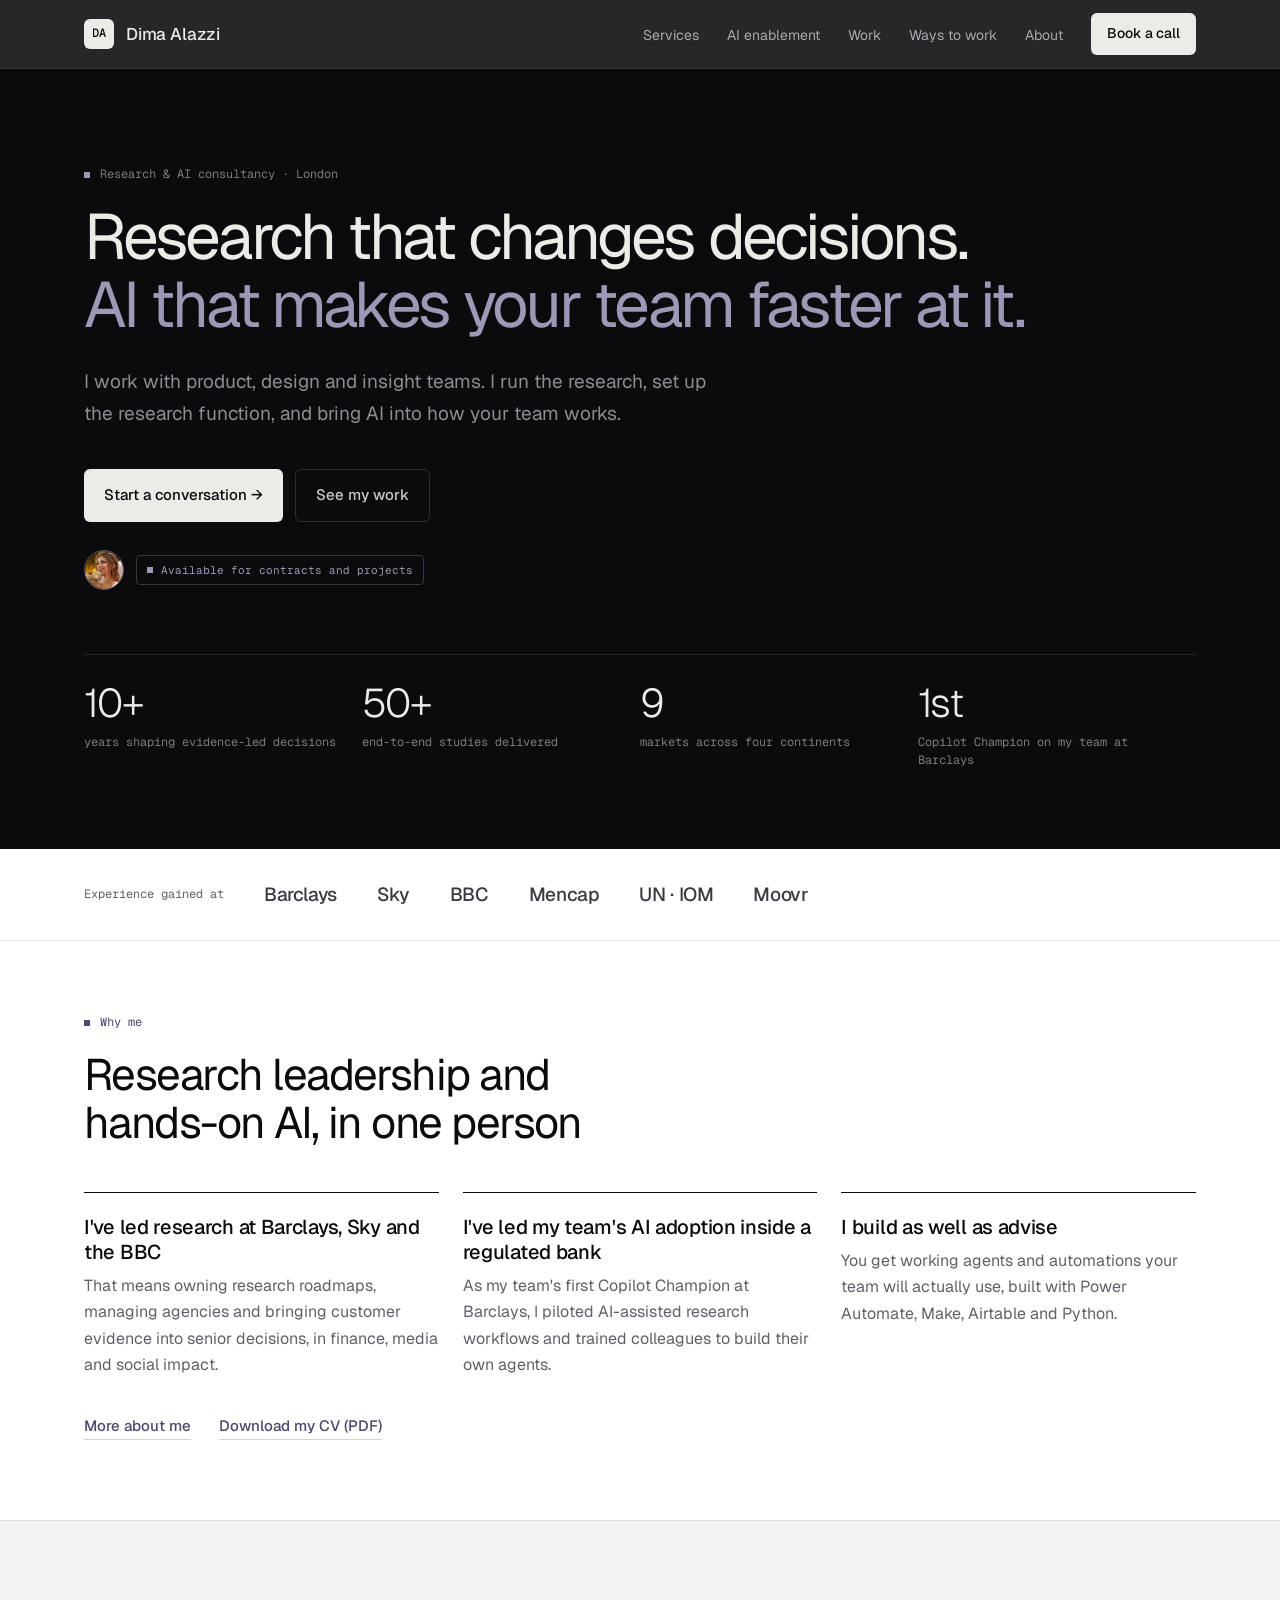
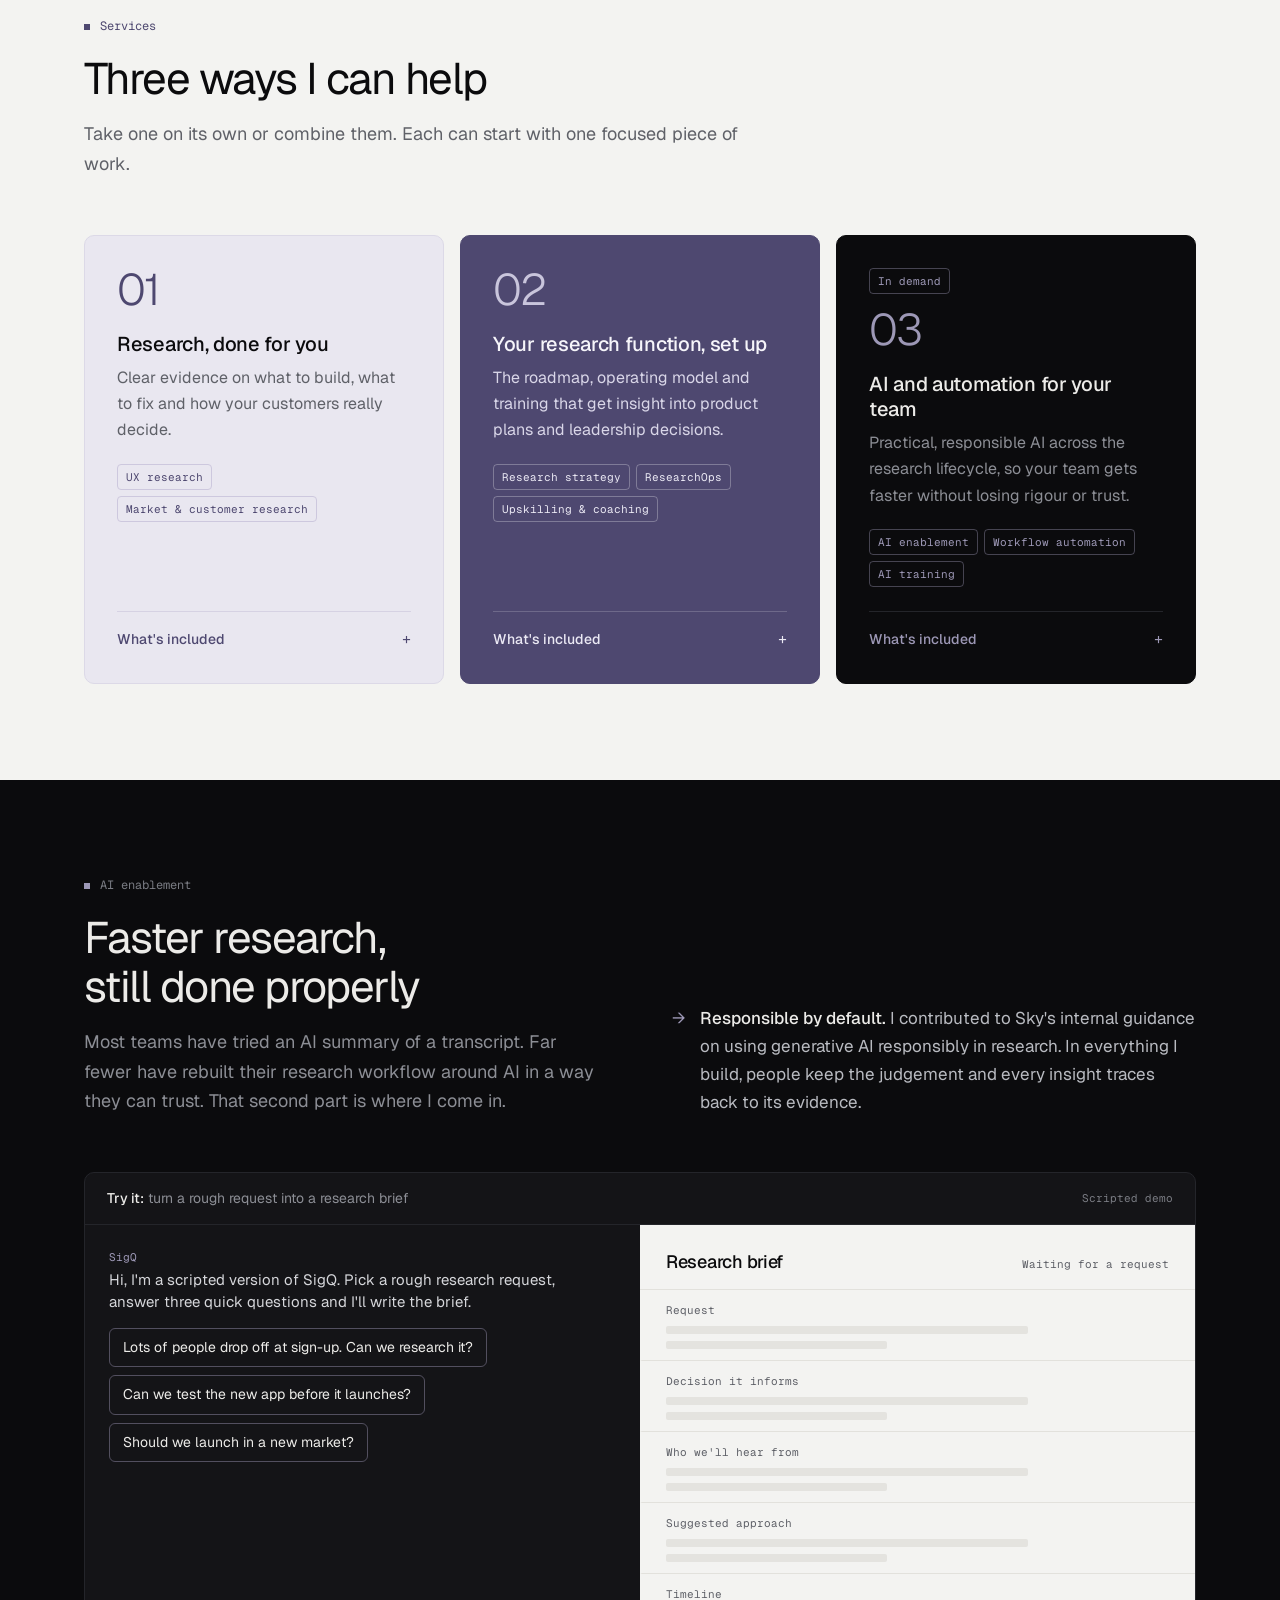
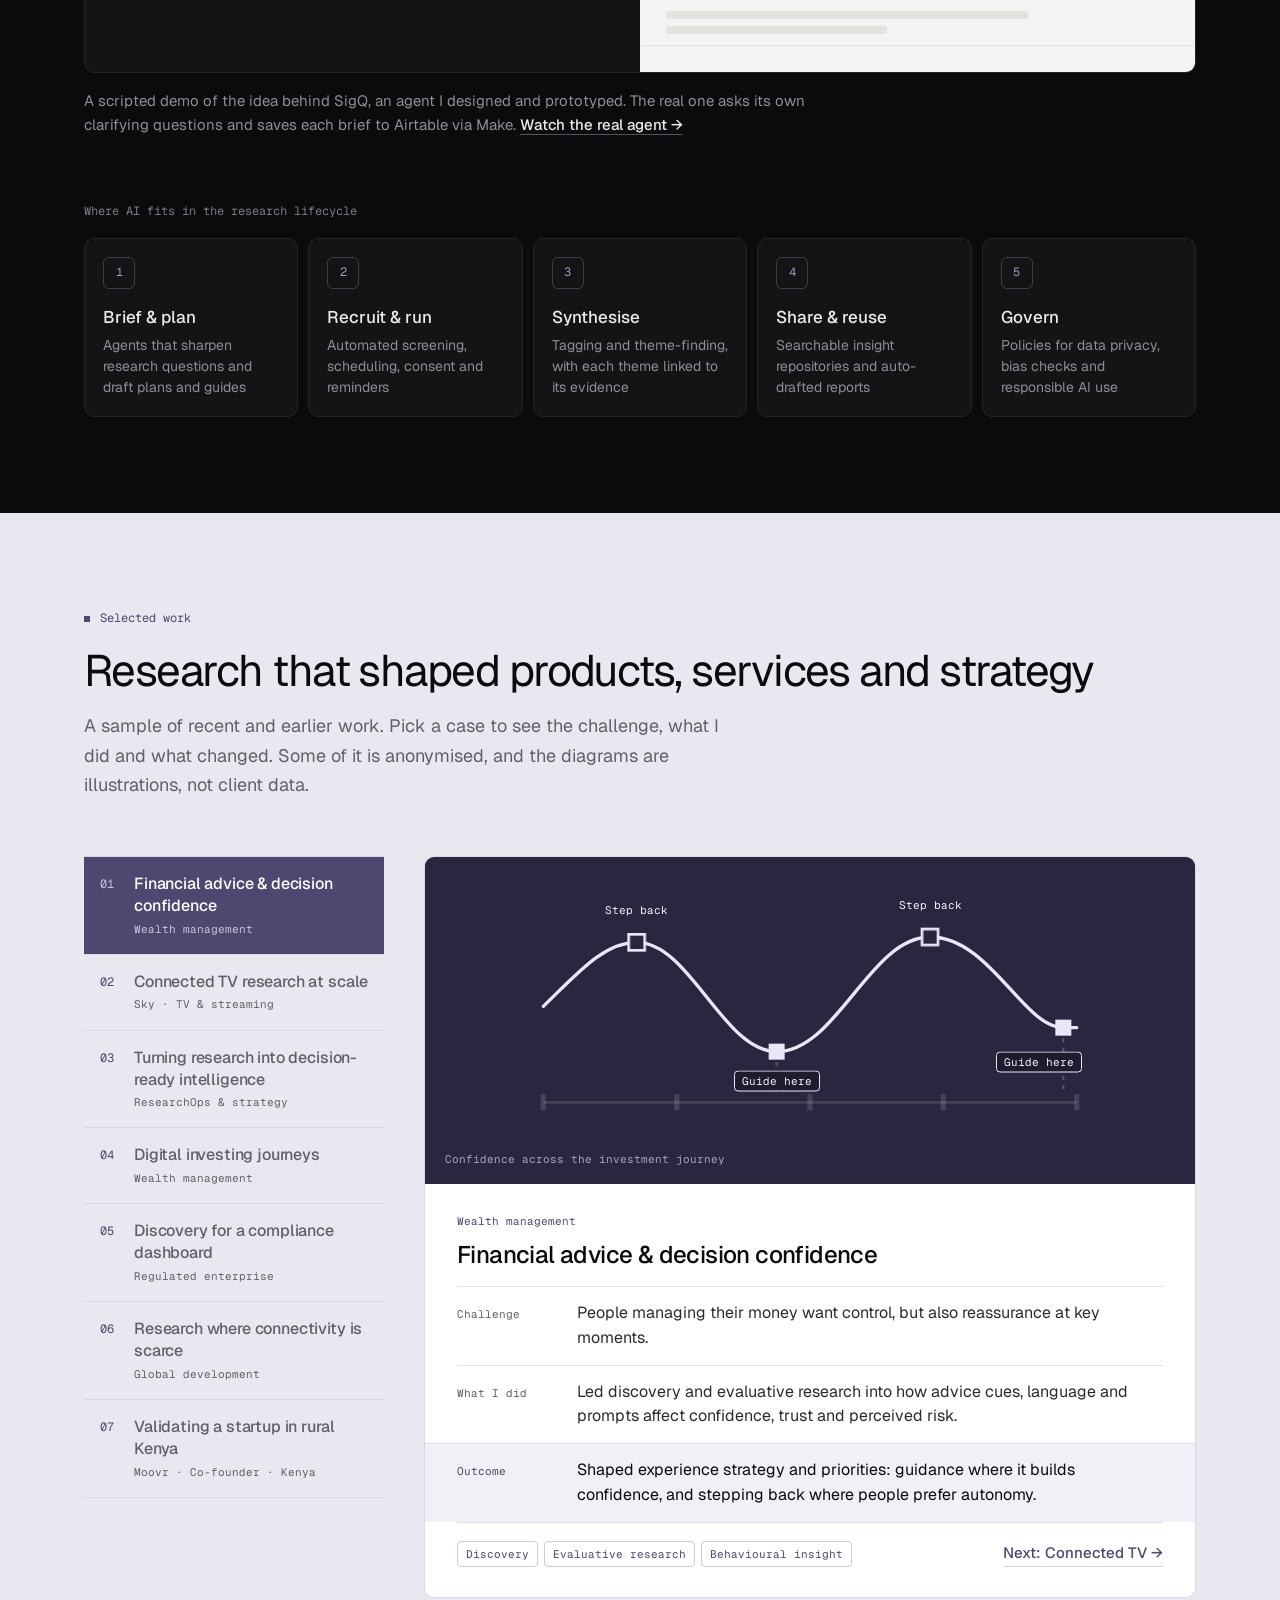
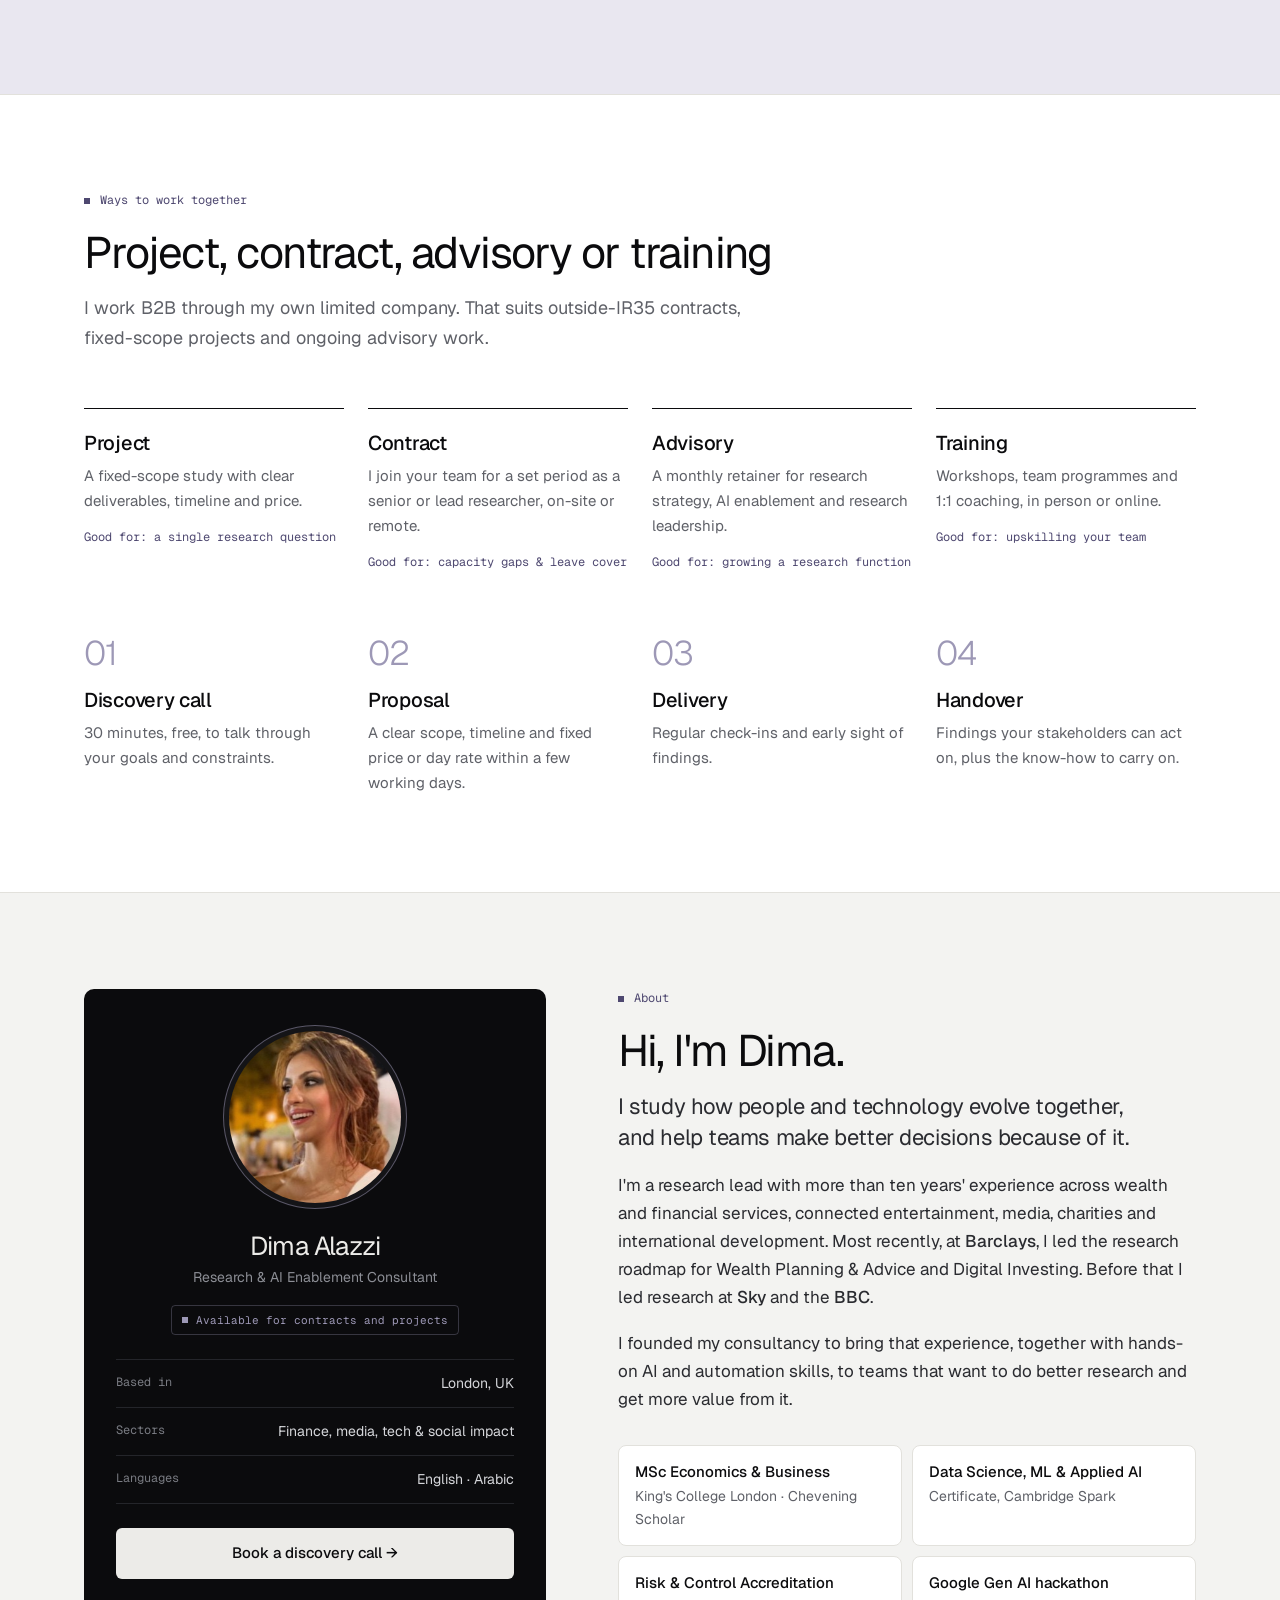
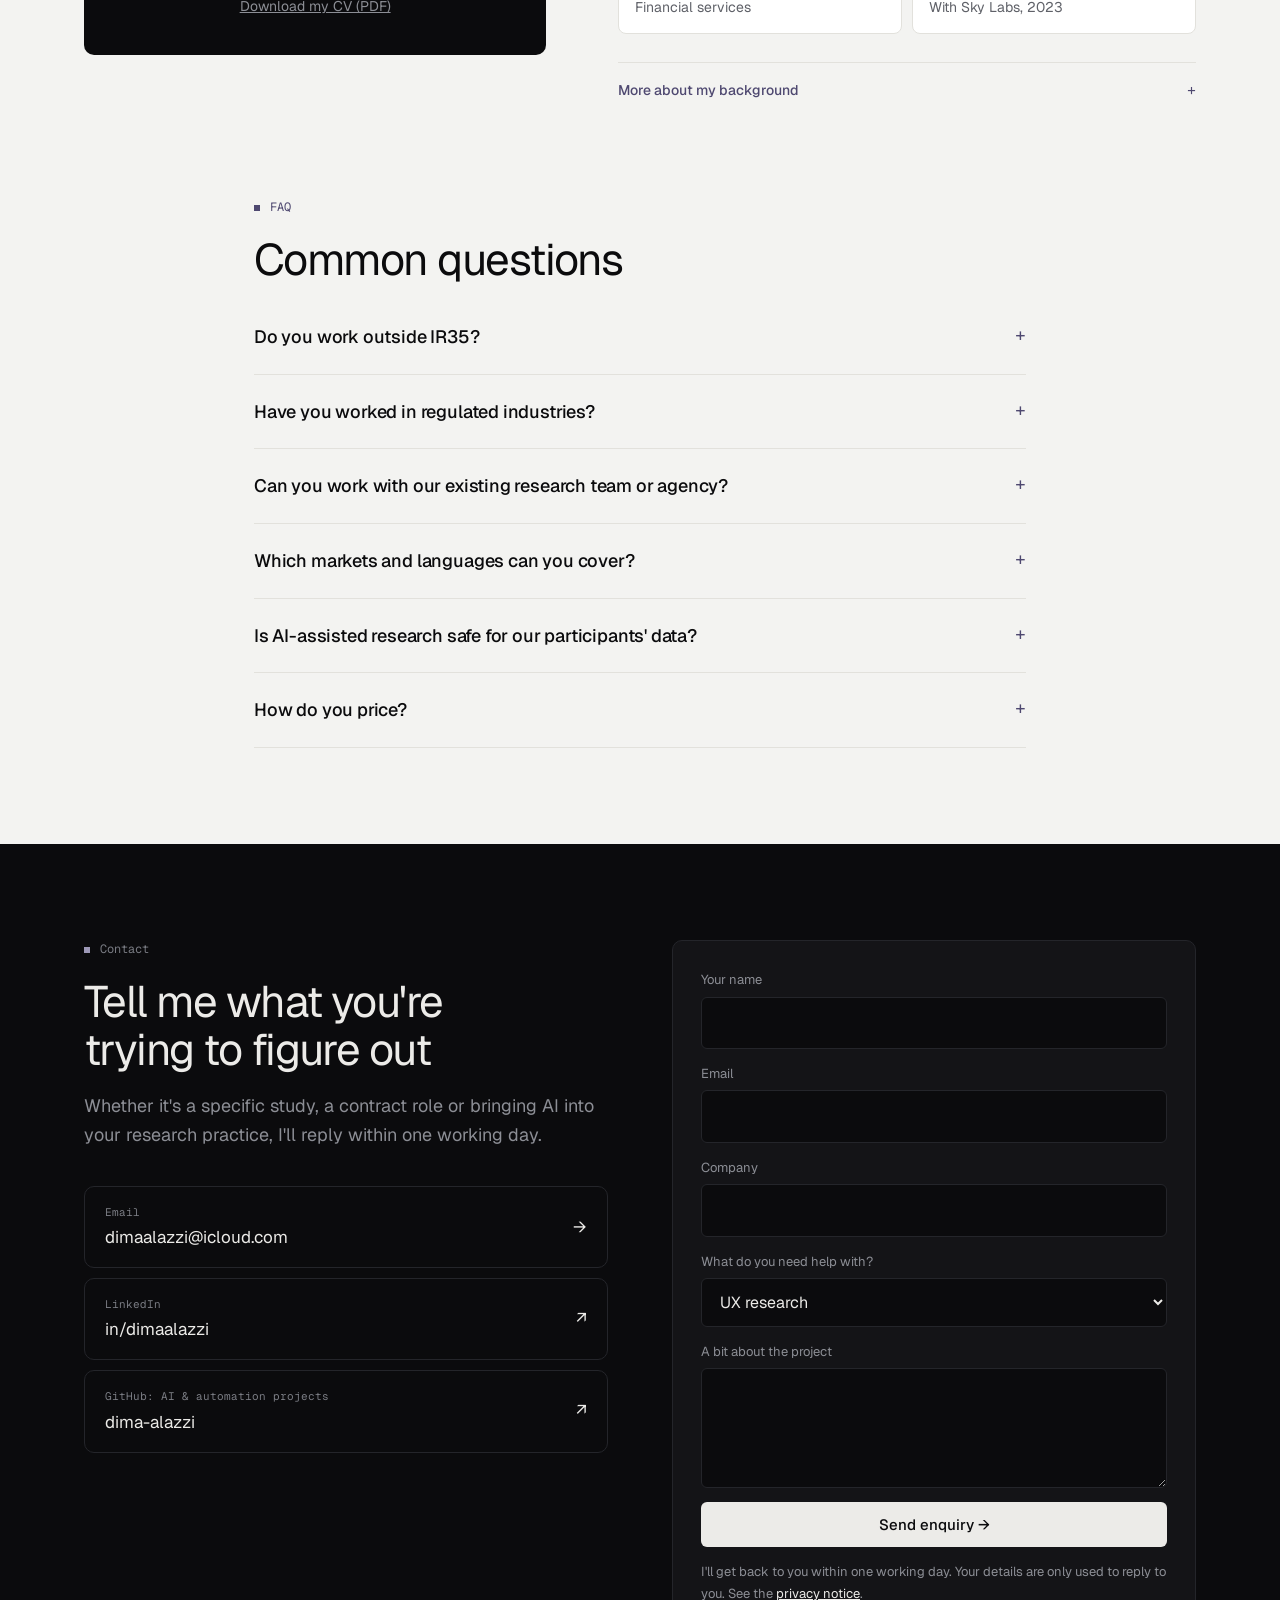
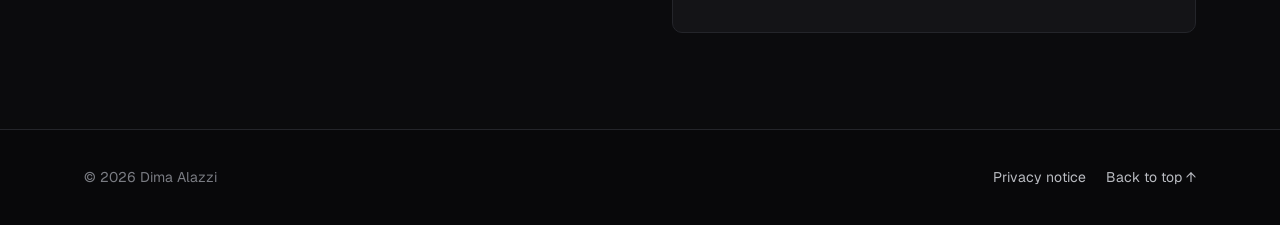
==== index.html @ 2edf8435 "Label and animate the case-study diagrams Each diagram now says what it shows and draws itself in wh" ====
<!doctype html>
<html lang="en-GB">
<head>
<meta charset="utf-8">
<meta name="viewport" content="width=device-width, initial-scale=1">
<meta name="theme-color" content="#0b0b0d">
<title>Dima Alazzi — Research & AI Consulting</title>
<meta name="description" content="Independent research and AI enablement consultant in London. 10+ years leading UX, customer and strategic research across wealth management, connected TV, media and social impact. UX research, research strategy, AI enablement and workflow automation.">
<link rel="canonical" href="https://dimaalazzi.com/">
<meta property="og:title" content="Dima Alazzi — Research & AI Consulting">
<meta property="og:description" content="UX research, market research, research strategy, AI enablement and workflow automation for product and research teams.">
<meta property="og:type" content="website">
<meta property="og:url" content="https://dimaalazzi.com/">
<meta property="og:image" content="https://dimaalazzi.com/images/dima-alazzi.jpg">
<meta name="twitter:card" content="summary">
<link rel="preconnect" href="https://fonts.googleapis.com">
<link rel="preconnect" href="https://fonts.gstatic.com" crossorigin>
<link href="https://fonts.googleapis.com/css2?family=Geist:wght@300;400;500&family=Geist+Mono:wght@400;500&display=swap" rel="stylesheet">
<link rel="icon" href="data:image/svg+xml,%3Csvg xmlns='http://www.w3.org/2000/svg' viewBox='0 0 32 32'%3E%3Crect width='32' height='32' rx='7' fill='%230b0b0d'/%3E%3Ctext x='16' y='21' font-family='Helvetica,Arial,sans-serif' font-size='13' font-weight='600' text-anchor='middle' fill='%23ecebe8'%3EDA%3C/text%3E%3C/svg%3E">
<script type="application/ld+json">
{
  "@context": "https://schema.org",
  "@type": "ProfessionalService",
  "name": "Dima Alazzi",
  "url": "https://dimaalazzi.com/",
  "image": "https://dimaalazzi.com/images/dima-alazzi.jpg",
  "email": "dimaalazzi@icloud.com",
  "founder": {
    "@type": "Person",
    "name": "Dima Alazzi",
    "jobTitle": "Research & AI Enablement Consultant",
    "sameAs": ["https://www.linkedin.com/in/dimaalazzi/", "https://github.com/dima-alazzi"]
  },
  "address": {"@type": "PostalAddress", "addressLocality": "London", "addressCountry": "GB"},
  "areaServed": "Worldwide",
  "knowsLanguage": ["en", "ar"],
  "serviceType": ["UX Research", "Market Research", "Research Strategy", "Research Operations", "AI Enablement", "Workflow Automation", "Research Training"]
}
</script>
<style>
:root{
  --ink:#0b0b0d; --ink-2:#2a2b30; --muted:#5f6168; --line:#e2e1dc;
  --paper:#f3f3f1; --card:#ffffff; --light:#ecebe8;
  --accent:#9d98b6; --accent-ink:#4e4870; --accent-line:#d3d0e0;
  --dark:#0b0b0d; --dark-2:#141417; --dark-line:#24252a; --dark-muted:#8c8e95; --dark-faint:#7a7c83;
  --radius:10px; --max:1160px;
  --sans:"Geist", system-ui, -apple-system, "Segoe UI", sans-serif;
  --mono:"Geist Mono", ui-monospace, SFMono-Regular, Menlo, monospace;
}
*{box-sizing:border-box;margin:0;padding:0}
html{scroll-behavior:smooth}
body{font-family:var(--sans);color:var(--ink);background:var(--paper);line-height:1.65;font-size:17px;-webkit-font-smoothing:antialiased}
::selection{background:rgba(157,152,182,.35)}
b,strong{font-weight:500}
a{color:inherit}
img{max-width:100%}
.wrap{max-width:var(--max);margin:0 auto;padding:0 24px}
h1,h2,h3{font-family:var(--sans);line-height:1.1}
h2{font-size:clamp(30px,3.6vw,44px);font-weight:400;letter-spacing:-0.035em;text-wrap:balance;margin-bottom:16px}
h3{font-size:20px;font-weight:500;letter-spacing:-0.015em;line-height:1.25;margin-bottom:8px}
.eyebrow{font-family:var(--mono);font-size:12px;font-weight:400;color:var(--accent-ink);margin-bottom:18px;display:flex;align-items:center;gap:10px}
.eyebrow::before{content:"";width:6px;height:6px;background:currentColor;flex:none}
.lede{font-size:18px;color:var(--muted);max-width:660px}
section{padding:96px 0}
.btn{display:inline-flex;align-items:center;gap:8px;padding:13px 20px;border-radius:6px;font-weight:500;font-size:15px;text-decoration:none;transition:background .15s,border-color .15s,color .15s}
.btn-primary{background:var(--light);color:var(--ink)}
.btn-primary:hover{background:#ffffff}
.btn-ghost{border:1px solid currentColor}
.tlink{font-weight:500;font-size:15px;color:var(--accent-ink);text-decoration:none;border-bottom:1px solid var(--accent-line)}
.tlink:hover{border-color:var(--accent-ink)}

/* nav */
header{position:sticky;top:0;z-index:50;background:rgba(11,11,13,.88);backdrop-filter:blur(12px);-webkit-backdrop-filter:blur(12px);color:var(--light);border-bottom:1px solid rgba(255,255,255,.06)}
.nav{display:flex;align-items:center;justify-content:space-between;height:68px}
.logo{font-size:17px;font-weight:500;letter-spacing:-0.01em;text-decoration:none;display:flex;align-items:center;gap:12px}
.logo span{display:inline-grid;place-items:center;width:30px;height:30px;border-radius:6px;background:var(--light);color:var(--ink);font-family:var(--mono);font-size:12px;font-weight:500;letter-spacing:0}
.nav ul{display:flex;gap:28px;list-style:none;align-items:center}
.nav ul a{text-decoration:none;font-size:14px;color:#a7a9ae;transition:color .15s}
.nav ul a:hover{color:var(--light)}
.nav ul a.btn{color:var(--ink)}
.nav .btn{padding:9px 16px;font-size:14px}
.menu-btn{display:none;background:none;border:0;color:var(--light);font-size:24px;cursor:pointer}

/* hero */
.hero{background:var(--dark);color:var(--light);padding:96px 0 80px}
.hero .eyebrow,.ai .eyebrow,.contact .eyebrow{color:var(--dark-faint)}
.hero .eyebrow::before,.ai .eyebrow::before,.contact .eyebrow::before{background:var(--accent)}
.hero h1{font-size:clamp(40px,5.6vw,64px);font-weight:400;line-height:1.06;letter-spacing:-0.045em;text-wrap:balance;margin-bottom:28px}
.hero h1 em{display:block;font-style:normal;color:var(--accent)}
.hero p{font-size:19px;color:var(--dark-muted);max-width:640px;margin-bottom:40px}
.hero .ctas{display:flex;gap:12px;flex-wrap:wrap}
.hero .btn-ghost{color:#c9cad0;border-color:#2e2f35}
.hero .btn-ghost:hover{border-color:#4a4b52;color:var(--light)}
.hero-avail{display:flex;align-items:center;gap:12px;margin-top:28px}
.hero-avail img{width:40px;height:40px;border-radius:50%;object-fit:cover;border:1px solid rgba(157,152,182,.5);flex:none}
.hero-avail .avail{margin-top:0}
.stats{display:grid;grid-template-columns:repeat(4,1fr);margin-top:64px;border-top:1px solid var(--dark-line)}
.stat{padding:28px 20px 0 0}
.stat b{display:block;font-size:40px;font-weight:300;letter-spacing:-0.04em;color:var(--light);line-height:1}
.stat small{display:block;margin-top:10px;font-family:var(--mono);font-size:12px;color:var(--dark-faint);line-height:1.5}

/* experience strip */
.strip{padding:30px 0;border-bottom:1px solid var(--line);background:var(--card)}
.strip .wrap{display:flex;align-items:center;gap:40px;flex-wrap:wrap}
.strip p{font-family:var(--mono);font-size:12px;color:var(--muted)}
.strip ul{display:flex;gap:40px;flex-wrap:wrap;list-style:none;font-size:19px;font-weight:500;letter-spacing:-0.02em;color:#3a3b40}

/* why me */
.why{background:var(--card);border-bottom:1px solid var(--line);padding:72px 0 80px}
.why h2{max-width:760px}
.why-grid{display:grid;grid-template-columns:repeat(3,1fr);gap:24px;margin-top:44px}
.why-pt{border-top:1px solid var(--ink);padding-top:22px}
.why-pt p{color:var(--muted);font-size:16px}
.why-more{display:flex;gap:28px;flex-wrap:wrap;margin-top:36px}

/* services */
.svc-grid{display:grid;grid-template-columns:repeat(3,1fr);gap:16px;margin-top:56px}
.svc{background:var(--card);border:1px solid var(--line);border-radius:var(--radius);padding:32px;display:flex;flex-direction:column;transition:border-color .2s}
.svc:hover{border-color:var(--accent-line)}
.svc .num{font-size:44px;font-weight:300;letter-spacing:-0.04em;line-height:1;color:var(--accent-ink);margin-bottom:20px}
.svc p{color:var(--muted);font-size:16px;margin-bottom:20px}
.svc ul{list-style:none;margin-top:auto;border-top:1px solid var(--line);padding-top:16px}
.svc li{font-size:15px;padding:5px 0 5px 20px;position:relative;color:var(--ink-2)}
.svc li::before{content:"";position:absolute;left:0;top:15px;width:6px;height:6px;background:var(--accent)}
.svc.feature{background:var(--dark);color:var(--light);border-color:var(--dark)}
.svc.feature p{color:var(--dark-muted)}
.svc.feature li{color:#c9cad0}
.svc.feature ul{border-color:var(--dark-line)}
.svc.feature .num{color:var(--accent)}
.tag{display:inline-block;align-self:flex-start;font-family:var(--mono);font-size:11px;color:var(--accent);border:1px solid rgba(157,152,182,.4);padding:3px 8px;border-radius:4px;margin-bottom:14px}

.covers{display:flex;gap:6px;flex-wrap:wrap;margin-bottom:24px}
.covers span{font-family:var(--mono);font-size:11px;border:1px solid var(--accent-line);border-radius:4px;padding:3px 8px;color:var(--accent-ink)}
.svc.feature .covers span{border-color:rgba(157,152,182,.4);color:var(--accent)}
.more{border:0;padding:0}
.more summary{font-size:14px;letter-spacing:0;color:var(--accent-ink);border-top:1px solid var(--line);padding-top:16px}
.more summary::after{font-size:15px;line-height:1.5}
.svc .grp,.about .grp{font-family:var(--mono);font-size:11px;color:var(--accent-ink)}
.svc-grid:has(details[open]){align-items:start}
.svc .more{margin-top:auto}
.svc .more ul{margin-top:0;border-top:0;padding-top:0}
.svc .grp{margin:18px 0 4px}
.svc.feature .more summary{color:var(--accent);border-color:var(--dark-line)}
.svc.feature .more summary::after{color:var(--accent)}
.svc.feature .grp{color:var(--accent)}

/* AI */
.ai{background:var(--dark);color:var(--light)}
.ai .lede{color:var(--dark-muted)}
.ai-grid{display:grid;grid-template-columns:1fr 1fr;gap:64px;align-items:start}
.flow-label{font-family:var(--mono);font-size:12px;color:var(--dark-faint);margin-top:64px}
.flow{display:grid;grid-template-columns:repeat(5,1fr);gap:10px;margin-top:16px}
.flow-step{background:var(--dark-2);border:1px solid var(--dark-line);border-radius:var(--radius);padding:18px}
.flow-step i{font-style:normal;display:grid;place-items:center;width:32px;height:32px;border-radius:6px;border:1px solid rgba(157,152,182,.3);color:var(--accent);font-family:var(--mono);font-size:12px;margin-bottom:14px}
.flow-step b{display:block;font-weight:500;margin-bottom:4px}
.flow-step span{display:block;font-size:14px;line-height:1.5;color:var(--dark-muted)}
.ai-points{list-style:none;margin-top:32px;display:grid;gap:18px}
.ai-points li{padding-left:28px;position:relative;color:#b9bbc1}
.ai-points li::before{content:"→";position:absolute;left:0;color:var(--accent)}
.ai-points strong{color:var(--light)}
.ai .tlink{color:var(--light);border-color:rgba(157,152,182,.5)}
.ai .tlink:hover{border-color:var(--accent)}

/* engagement */
.engage{background:var(--card);border-top:1px solid var(--line);border-bottom:1px solid var(--line)}
.eng-grid{display:grid;grid-template-columns:repeat(4,1fr);gap:24px;margin-top:56px}
.eng{border-top:1px solid var(--ink);padding-top:22px}
.eng p{color:var(--muted);font-size:15px}
.eng .when{margin-top:14px;font-family:var(--mono);font-size:12px;color:var(--accent-ink)}
.steps{display:grid;grid-template-columns:repeat(4,1fr);gap:24px;margin-top:64px;counter-reset:s}
.step{counter-increment:s;position:relative;padding-top:52px}
.step::before{content:"0" counter(s);position:absolute;top:0;left:0;font-size:34px;font-weight:300;letter-spacing:-0.04em;line-height:1;color:var(--accent)}
.step p{color:var(--muted);font-size:15px}

/* about */
.about-grid{display:grid;grid-template-columns:1fr 1.25fr;gap:72px;align-items:start}
.profile{background:var(--dark);color:var(--light);border-radius:var(--radius);padding:36px 32px;text-align:center;position:sticky;top:100px}
.profile img{width:184px;height:184px;border-radius:50%;object-fit:cover;display:block;margin:0 auto 22px;border:1px solid rgba(157,152,182,.5);padding:5px;background:var(--dark-2)}
.pname{font-size:26px;font-weight:400;letter-spacing:-0.03em;line-height:1.2}
.prole{color:var(--dark-muted);font-size:14px;margin-top:4px}
.avail{display:inline-flex;align-items:center;gap:8px;margin-top:16px;font-family:var(--mono);font-size:11px;color:var(--accent);border:1px solid rgba(157,152,182,.3);padding:5px 10px;border-radius:4px}
.avail i{width:6px;height:6px;background:var(--accent)}
.pfacts{list-style:none;text-align:left;margin:24px 0;border-top:1px solid var(--dark-line)}
.pfacts li{display:flex;justify-content:space-between;gap:16px;padding:12px 0;border-bottom:1px solid var(--dark-line);font-size:14px}
.pfacts b{font-family:var(--mono);font-size:12px;font-weight:400;color:var(--dark-faint);white-space:nowrap;padding-top:1px}
.pfacts span{text-align:right;text-wrap:balance;color:#d5d6da}
.profile .btn{width:100%;justify-content:center}
.cv-link{display:inline-block;margin-top:16px;font-size:14px;color:var(--dark-muted)}
.cv-link:hover{color:var(--light)}
.about-lede{font-size:22px;font-weight:400;letter-spacing:-0.02em;line-height:1.4;color:var(--accent-ink);text-wrap:balance;margin-bottom:24px}
.about p{margin-bottom:18px;color:var(--ink-2)}
.creds{display:grid;grid-template-columns:1fr 1fr;gap:10px;margin-top:32px}
.cred{background:var(--card);border:1px solid var(--line);border-radius:8px;padding:14px 16px;font-size:14px;color:var(--muted)}
.cred b{display:block;font-size:15px;color:var(--ink)}
.tk{display:flex;flex-wrap:wrap;gap:8px;margin-top:12px}
.tk span{background:var(--card);border:1px solid var(--line);border-radius:4px;padding:6px 10px;font-family:var(--mono);font-size:12px;color:var(--ink-2)}
.philo{display:grid;grid-template-columns:1fr 1fr;gap:20px;margin-top:12px}
.philo div{border-top:1px solid var(--line);padding-top:14px}
.philo b{font-size:17px;letter-spacing:-0.015em;display:block;margin-bottom:6px}
.philo span{font-size:14px;color:var(--muted)}
.about .more{margin-top:28px}
.about .more[open] summary{margin-bottom:18px}
.about .more p{margin-top:0}
.about .more .creds{margin-top:12px}
.about .more .grp{margin:28px 0 0}

/* faq */
.faq{max-width:820px}
details{border-bottom:1px solid var(--line);padding:22px 0}
summary{cursor:pointer;font-weight:500;font-size:18px;letter-spacing:-0.01em;list-style:none;display:flex;justify-content:space-between;gap:16px}
summary::-webkit-details-marker{display:none}
summary::after{content:"+";font-family:var(--mono);font-weight:400;font-size:18px;line-height:1.4;color:var(--accent-ink)}
details[open] summary::after{content:"−"}
details p{margin-top:12px;color:var(--muted)}

/* contact */
.contact{background:var(--dark);color:var(--light)}
.contact-grid{display:grid;grid-template-columns:1fr 1fr;gap:64px}
.contact .lede{color:var(--dark-muted)}
.direct{margin-top:36px;display:grid;gap:10px}
.direct a{display:flex;justify-content:space-between;align-items:center;border:1px solid var(--dark-line);border-radius:var(--radius);padding:16px 20px;text-decoration:none;transition:border-color .15s}
.direct a:hover{border-color:rgba(157,152,182,.6)}
.direct small{font-family:var(--mono);font-size:11px;color:var(--dark-faint);display:block;margin-bottom:2px}
form{display:grid;gap:14px;background:var(--dark-2);border:1px solid var(--dark-line);border-radius:var(--radius);padding:28px}
label{font-size:13px;color:var(--dark-muted);display:grid;gap:6px}
input,select,textarea{font:inherit;font-size:16px;background:var(--dark);color:var(--light);border:1px solid var(--dark-line);border-radius:6px;padding:12px 14px;width:100%}
input:focus,select:focus,textarea:focus{outline:1px solid var(--accent);outline-offset:0;border-color:var(--accent)}
textarea{min-height:120px;resize:vertical}
form .btn{justify-content:center;border:0;cursor:pointer;font-family:inherit}
form .btn[disabled]{opacity:.6;cursor:wait}
.hp{position:absolute;left:-10000px;width:1px;height:1px;overflow:hidden}
.form-status{font-size:15px;color:var(--accent)}
.form-status:empty{display:none}
.form-status a,.formnote a{color:var(--light)}
.formnote{font-size:13px;color:var(--dark-muted)}

footer{background:#08080a;color:var(--dark-faint);font-size:14px;padding:36px 0;border-top:1px solid var(--dark-line)}
footer .wrap{display:flex;justify-content:space-between;gap:20px;flex-wrap:wrap}
footer a{color:#b9bbc1;text-decoration:none}
footer a:hover{color:var(--light)}
footer nav{display:flex;gap:20px}

:focus-visible{outline:2px solid var(--accent);outline-offset:3px}

@media (max-width:960px){
  section{padding:80px 0}
  .why{padding:64px 0 72px}
  .svc-grid,.flow{grid-template-columns:1fr}
  .eng-grid,.steps{grid-template-columns:1fr 1fr}
  .ai-grid,.about-grid,.contact-grid{grid-template-columns:1fr;gap:40px}
  .flow-label{margin-top:48px}
  .flow-step{display:grid;grid-template-columns:32px 1fr;gap:14px;padding:14px 16px}
  .flow-step i{margin-bottom:0}
  .profile{position:static;max-width:440px}
}
@media (max-width:720px){
  .wrap{padding:0 16px}
  body{font-size:16px}
  section{padding:64px 0}
  .why{padding:52px 0 60px}
  .menu-btn{display:block}
  .nav ul{display:none;position:absolute;top:68px;left:0;right:0;background:var(--dark);flex-direction:column;align-items:flex-start;gap:0;padding:8px 16px 20px;border-bottom:1px solid var(--dark-line)}
  .nav ul.open{display:flex}
  .nav ul li{width:100%}
  .nav ul a{display:block;padding:12px 0;font-size:15px}
  .nav ul a.btn{display:inline-flex;margin-top:8px;padding:10px 16px}
  .why-grid,.eng-grid,.philo,.creds{grid-template-columns:1fr}
  .stats{grid-template-columns:1fr 1fr;margin-top:44px}
  .stat b{font-size:34px}
  .hero{padding:56px 0 60px}
  .hero p{font-size:17px;margin-bottom:32px}
  .hero .btn{padding:13px 16px}
  .strip ul{gap:22px;font-size:17px}
  .svc{padding:24px}
  .step{padding-top:44px}
  .step::before{font-size:28px}
  .profile img{width:132px;height:132px}
}

/* case diagrams (illustrations, not client data) */
.cv svg{display:block;width:100%;height:auto}
.cv-cap{display:flex;justify-content:space-between;align-items:center;flex-wrap:wrap;gap:6px 16px;padding:2px 20px 16px;font-family:var(--mono);font-size:11px;line-height:1.4}
.cv-cap span{display:inline-flex;align-items:center;gap:7px}
.cv{--bg:#2a2640;--g:rgba(255,255,255,.13);--gs:rgba(255,255,255,.24);--nf:#36314f;--ac:#e9e6f7;--ad:rgba(233,230,247,.42);--af:rgba(233,230,247,.12);--lab:#f3f1fa;--cap:#a9a4c4;--chip:#1f1c30;background:var(--bg)}
.cv .g2{fill:var(--g)}
.cv .nd{fill:var(--nf);stroke:var(--gs);stroke-width:1.5}
.cv .pl{fill:none;stroke:var(--gs);stroke-width:1.5}
.cv .ln{fill:none;stroke:var(--g);stroke-width:2}
.cv .lt{fill:none;stroke:var(--g);stroke-width:1.5}
.cv .ld{fill:none;stroke:var(--gs);stroke-width:1.5;stroke-dasharray:3 4}
.cv .ac{fill:var(--ac)}
.cv .ad{fill:var(--ad)}
.cv .af{fill:var(--af)}
.cv .as{fill:none;stroke:var(--ac);stroke-width:2.5;stroke-linecap:round;stroke-linejoin:round}
.cv .ads{fill:none;stroke:var(--ad);stroke-width:1.5;stroke-dasharray:4 4}
.cv .ho{fill:var(--bg);stroke:var(--ac);stroke-width:2}
.cv .hub{fill:var(--af);stroke:var(--ac);stroke-width:2}
.cv .ck{fill:none;stroke:var(--bg);stroke-width:2;stroke-linecap:round;stroke-linejoin:round}
.cv-fig{position:relative;max-width:640px;margin:0 auto}
.xp-card .cv svg{max-height:none}
.cv-lab{position:absolute;transform:translateY(-50%);white-space:nowrap;font-family:var(--mono);font-size:11px;line-height:1;color:var(--lab)}
.cv-lab.c{transform:translate(-50%,-50%)}
.cv-lab.r{transform:translate(-100%,-50%)}
.cv-lab.k{background:var(--chip);border:1px solid var(--ac);border-radius:4px;padding:4px 7px}
.cv-cap{color:var(--cap)}
.cv .a-grow-x,.cv .a-grow-y,.cv .a-pop{transform-box:fill-box}
.cv .a-grow-x{transform-origin:left center}
.cv .a-grow-y{transform-origin:center bottom}
.cv .a-pop{transform-origin:center}
.cv.wait .a-draw{stroke-dasharray:1;stroke-dashoffset:1}
.cv.wait .a-pop,.cv.wait .a-fade{opacity:0}
.cv.wait .a-grow-x{transform:scaleX(0)}
.cv.wait .a-grow-y{transform:scaleY(0)}
.cv.play .a-draw{stroke-dasharray:1;animation:cv-draw 1.1s cubic-bezier(.4,0,.2,1) var(--d,0s) both}
.cv.play .a-grow-x{animation:cv-gx .7s cubic-bezier(.2,.7,.2,1) var(--d,0s) both}
.cv.play .a-grow-y{animation:cv-gy .7s cubic-bezier(.2,.7,.2,1) var(--d,0s) both}
.cv.play .a-pop{animation:cv-pop .5s cubic-bezier(.2,1.3,.4,1) var(--d,0s) both}
.cv.play .a-fade{animation:cv-fade .6s ease-out var(--d,0s) both}
@keyframes cv-draw{from{stroke-dashoffset:1}to{stroke-dashoffset:0}}
@keyframes cv-gx{from{transform:scaleX(0)}to{transform:scaleX(1)}}
@keyframes cv-gy{from{transform:scaleY(0)}to{transform:scaleY(1)}}
@keyframes cv-pop{from{opacity:0;transform:scale(.6)}to{opacity:1;transform:scale(1)}}
@keyframes cv-fade{from{opacity:0}to{opacity:1}}
@media (prefers-reduced-motion:reduce){.cv.play *{animation:none!important}}
@media (max-width:720px){.cv-lab{font-size:10px}.cv-lab.k{padding:3px 6px}}

/* case text */
.cs-sector{font-family:var(--mono);font-size:11px;color:var(--accent-ink);margin-bottom:10px}
.cs dl{display:grid}
.cs dt{font-family:var(--mono);font-size:11px;color:var(--muted)}
.cs dd{color:var(--ink-2)}
.cs .cs-out dt{color:var(--accent-ink)}
.cs .cs-out dd{color:var(--ink)}
.cs-tags{display:flex;gap:6px;flex-wrap:wrap}
.cs-tags span{font-family:var(--mono);font-size:11px;border:1px solid var(--accent-line);border-radius:4px;padding:3px 8px;color:var(--accent-ink)}

/* case explorer: a list of cases with one open at a time (an accordion on narrow screens) */
.xp{margin-top:56px}
.xp.ready{display:grid;grid-template-columns:minmax(240px,300px) minmax(0,1fr);grid-template-rows:repeat(7,auto) 1fr;column-gap:40px;align-items:start}
.xp.ready .xp-item{display:contents}
.xp:not(.ready) .xp-tab,.xp:not(.ready) .xp-next{display:none}
.xp:not(.ready) .xp-item + .xp-item{margin-top:16px}
.xp-tab{grid-column:1;display:grid;grid-template-columns:30px minmax(0,1fr);gap:2px 4px;align-items:start;width:100%;text-align:left;background:none;border:0;border-top:1px solid var(--line);padding:16px 14px 16px 16px;font:inherit;color:var(--muted);cursor:pointer;position:relative;transition:color .15s,background-color .15s;scroll-margin-top:84px}
.xp-item:last-child .xp-tab{border-bottom:1px solid var(--line)}
.xp-tab .n{font-family:var(--mono);font-size:12px;line-height:22px;color:var(--accent-ink)}
.xp-tab .t{font-size:16px;font-weight:500;letter-spacing:-0.01em;line-height:1.4}
.xp-tab .s{grid-column:2;font-family:var(--mono);font-size:11px;color:var(--muted)}
.xp-tab:hover{color:var(--ink)}
.xp-tab[aria-expanded="true"]{color:var(--ink);background:var(--card)}
.xp-tab[aria-expanded="true"]::before{content:"";position:absolute;left:0;top:-1px;bottom:-1px;width:2px;background:var(--accent-ink)}
.xp-body{grid-column:2;grid-row:1 / span 8;min-width:0;scroll-margin-top:84px}
.xp-card{background:var(--card);border:1px solid var(--line);border-radius:var(--radius);overflow:hidden}
.xp-content{padding:28px 32px 30px}
.xp-content h3{font-size:24px;letter-spacing:-0.025em;margin-bottom:16px}
.xp-content dl > div{display:grid;grid-template-columns:104px minmax(0,1fr);gap:16px;padding:14px 0;border-top:1px solid var(--line)}
.xp-content dt{padding-top:4px}
.xp-content dd{font-size:16px;line-height:1.55}
.xp-foot{display:flex;justify-content:space-between;align-items:center;gap:14px 20px;flex-wrap:wrap;padding-top:18px;border-top:1px solid var(--line)}
.xp-next{flex:none;background:none;border:0;border-bottom:1px solid var(--accent-line);padding:0;font:inherit;font-weight:500;font-size:15px;color:var(--accent-ink);cursor:pointer}
.xp-next:hover{border-color:var(--accent-ink)}

/* brief builder: a scripted demo of the idea behind SigQ */
.ai-grid > .ai-points{align-self:end;margin-top:0}
.bb{margin-top:56px;display:grid;grid-template-columns:minmax(0,1fr) minmax(0,1fr);background:var(--dark-2);border:1px solid var(--dark-line);border-radius:var(--radius);overflow:hidden}
.bb-head{grid-column:1 / -1;display:flex;justify-content:space-between;align-items:center;flex-wrap:wrap;gap:8px 16px;padding:14px 22px;border-bottom:1px solid var(--dark-line);font-size:14px;color:var(--dark-muted)}
.bb-head b{font-weight:500;color:var(--light)}
.bb-meta{display:flex;align-items:center;gap:14px;font-family:var(--mono);font-size:11px;color:var(--dark-faint)}
.bb-reset{background:none;border:0;border-bottom:1px solid rgba(157,152,182,.4);padding:0;font:inherit;color:var(--accent);cursor:pointer}
.bb-reset:hover{color:var(--light)}
.bb-reset[hidden]{display:none}
.bb-convo{padding:24px 24px 28px;display:flex;flex-direction:column;gap:14px;min-height:440px}
.bb-chat{display:flex;flex-direction:column;gap:12px}
.bb-msg{max-width:90%;font-size:15px;line-height:1.5}
.bb-msg b{display:block;font-family:var(--mono);font-size:11px;font-weight:400;color:var(--accent);margin-bottom:3px}
.bb-bot p{color:#d5d6da}
.bb-you{align-self:flex-end;background:#1f2025;border:1px solid var(--dark-line);border-radius:10px 10px 2px 10px;padding:9px 14px;color:var(--light)}
.bb-note{font-family:var(--mono);font-size:11px;color:var(--dark-faint)}
.bb-note p::before{content:"✓ ";color:var(--accent)}
.bb-typing p{display:flex;gap:5px;padding:7px 0}
.bb-typing i{width:6px;height:6px;background:var(--dark-faint);animation:bb-dot 1s infinite}
.bb-typing i:nth-child(2){animation-delay:.15s}
.bb-typing i:nth-child(3){animation-delay:.3s}
.bb-opts{display:flex;flex-wrap:wrap;gap:8px}
.bb-opts:focus{outline:none}
.bb-chip{font:inherit;font-size:14px;line-height:1.4;text-align:left;color:var(--light);background:none;border:1px solid rgba(157,152,182,.45);border-radius:6px;padding:9px 13px;cursor:pointer;transition:border-color .15s,background-color .15s}
.bb-chip:hover{border-color:var(--accent);background:rgba(157,152,182,.08)}
.bb-nojs{font-size:15px;color:var(--dark-muted)}
.bb-doc{background:var(--paper);color:var(--ink);padding:22px 26px 26px;display:flex;flex-direction:column;scroll-margin-top:84px}
.bb-doc-head{display:flex;justify-content:space-between;align-items:baseline;gap:12px;margin:0 -26px;padding:0 26px 12px;border-bottom:1px solid var(--line)}
.bb-doc-head b{font-size:18px;font-weight:500;letter-spacing:-0.015em}
.bb-status{font-family:var(--mono);font-size:11px;color:var(--muted)}
.bb-status.ready{color:var(--accent-ink)}
.bb-status.ready::before{content:"";display:inline-block;width:6px;height:6px;margin-right:7px;background:var(--accent-ink);vertical-align:1px}
.bb-doc dl > div{margin:0 -26px;padding:11px 26px 11px 24px;border-left:2px solid transparent;border-bottom:1px solid var(--line);transition:background-color .8s,border-color .8s}
.bb-doc dt{font-family:var(--mono);font-size:11px;color:var(--muted)}
.bb-doc dd{font-size:15px;line-height:1.5;color:var(--ink);margin-top:2px;min-height:22px}
.bb-doc dd:empty::before,.bb-doc dd:empty::after{content:"";display:block;height:8px;border-radius:2px;background:#e4e3df}
.bb-doc dd:empty::before{width:72%;margin-top:7px}
.bb-doc dd:empty::after{width:44%;margin-top:7px}
.bb-doc dl > div.fresh{border-left-color:var(--accent);background:rgba(157,152,182,.14);transition:none}
.bb-cta{margin-top:22px;align-self:flex-start;background:var(--ink);color:var(--light)}
.bb-cta:hover{background:#2a2b30}
.bb-cta[hidden]{display:none}
.bb-foot{margin-top:16px;font-size:15px;color:var(--dark-muted);max-width:760px}
@keyframes bb-dot{0%,80%,100%{opacity:.3}40%{opacity:1}}
@keyframes bb-in{from{opacity:0;transform:translateY(4px)}to{opacity:1;transform:none}}
.bb-in{animation:bb-in .25s ease-out}

@media (prefers-reduced-motion:reduce){
  .bb-in,.bb-typing i{animation:none}
  .bb-doc dl > div{transition:none}
}
@media (max-width:960px){
  .xp.ready{display:block}
  .xp.ready .xp-item{display:block}
  .xp.ready .xp-content h3,.xp.ready .xp-content .cs-sector{display:none}
  .xp.ready .xp-content dl > div:first-child{border-top:0;padding-top:0}
  .xp-tab{grid-template-columns:30px minmax(0,1fr) 18px;padding:16px 2px}
  .xp-tab::after{content:"+";grid-column:3;grid-row:1;font-family:var(--mono);font-size:16px;line-height:22px;color:var(--accent-ink);text-align:right}
  .xp-tab[aria-expanded="true"]::after{content:"−"}
  .xp-tab[aria-expanded="true"]{background:none}
  .xp-tab[aria-expanded="true"]::before{display:none}
  .xp-body{margin:4px 0 20px}
  .bb{grid-template-columns:1fr}
  .bb-convo{min-height:0}
}
@media (max-width:720px){
  .xp-content{padding:22px 20px 24px}
  .xp-content dl > div{grid-template-columns:1fr;gap:4px}
  .xp-content dt{padding-top:0}
  .xp-content dd{font-size:15px}
  .bb-head{padding:12px 16px}
  .bb-convo{padding:20px 16px 24px}
  .bb-doc{padding:20px 20px 24px}
  .bb-doc-head{margin:0 -20px;padding:0 20px 12px}
  .bb-doc dl > div{margin:0 -20px;padding:10px 20px 10px 18px}
}

/* tonal colour: service cards step from lilac to deep violet to graphite */
.svc:nth-child(1){background:#e9e7f0;border-color:#dcd9e7}
.svc:nth-child(1) .covers span{border-color:#cdc8de}
.svc:nth-child(1) .more summary{border-color:#d6d2e3}
.svc:nth-child(2){background:var(--accent-ink);border-color:var(--accent-ink);color:#f6f5fa}
.svc:nth-child(2) .num,.svc:nth-child(2) .grp{color:#c9c5dc}
.svc:nth-child(2) p{color:#d9d6e8}
.svc:nth-child(2) .covers span{border-color:rgba(255,255,255,.28);color:#ebe9f4}
.svc:nth-child(2) .more summary,.svc:nth-child(2) .more summary::after{color:#ebe9f4}
.svc:nth-child(2) .more summary{border-color:rgba(255,255,255,.18)}
.svc:nth-child(2) li{color:#ebe9f4}
.svc:nth-child(2) li::before{background:#c9c5dc}
/* case studies on lilac, with the selected case in deep violet */
#work{background:#e9e7f0}
.xp-tab,.xp-item:last-child .xp-tab{border-color:#d9d6e5}
.xp-card{border-color:#dcd9e7}
.cs-tags span{border-color:#cdc8de}
.xp-content .cs-out{background:#f1f0f7;margin:0 -32px;padding:14px 32px;border-top-color:#e4e1ee}
.xp-tab[aria-expanded="true"]{background:var(--accent-ink);color:#fff}
.xp-tab[aria-expanded="true"] .n,.xp-tab[aria-expanded="true"] .s{color:#c9c5dc}
.xp-tab[aria-expanded="true"]::before{display:none}
@media (max-width:960px){
  .xp-tab{padding-left:12px;padding-right:12px}
  .xp-tab[aria-expanded="true"]{border-radius:6px}
}
@media (max-width:720px){
  .xp-content .cs-out{margin:0 -20px;padding:14px 20px}
}
</style>
</head>
<body>

<header>
  <nav class="wrap nav" aria-label="Main">
    <a href="#top" class="logo"><span>DA</span>Dima Alazzi</a>
    <button class="menu-btn" aria-label="Open menu" aria-expanded="false" aria-controls="menu">☰</button>
    <ul id="menu">
      <li><a href="#services">Services</a></li>
      <li><a href="#ai">AI enablement</a></li>
      <li><a href="#work">Work</a></li>
      <li><a href="#engage">Ways to work</a></li>
      <li><a href="#about">About</a></li>
      <li><a href="#contact" class="btn btn-primary">Book a call</a></li>
    </ul>
  </nav>
</header>

<main id="top">

<!-- HERO -->
<section class="hero">
  <div class="wrap">
    <span class="eyebrow">Research &amp; AI consultancy · London</span>
    <h1>Research that changes decisions. <em>AI that makes your team faster at it.</em></h1>
    <p>I work with product, design and insight teams. I run the research, set up the research function, and bring AI into how your team works.</p>
    <div class="ctas">
      <a href="#contact" class="btn btn-primary">Start a conversation →</a>
      <a href="#work" class="btn btn-ghost">See my work</a>
    </div>
    <div class="hero-avail">
      <img src="images/dima-alazzi.jpg" alt="Dima Alazzi" width="40" height="40">
      <span class="avail"><i aria-hidden="true"></i>Available for contracts and projects</span>
    </div>
    <div class="stats">
      <div class="stat"><b>10+</b><small>years shaping evidence-led decisions</small></div>
      <div class="stat"><b>50+</b><small>end-to-end studies delivered</small></div>
      <div class="stat"><b>9</b><small>markets across four continents</small></div>
      <div class="stat"><b>1st</b><small>Copilot Champion on my team at Barclays</small></div>
    </div>
  </div>
</section>

<!-- EXPERIENCE STRIP -->
<div class="strip">
  <div class="wrap">
    <p>Experience gained at</p>
    <ul>
      <li>Barclays</li><li>Sky</li><li>BBC</li><li>Mencap</li><li>UN · IOM</li><li>Moovr</li>
    </ul>
  </div>
</div>

<!-- WHY ME -->
<section id="why" class="why">
  <div class="wrap">
    <span class="eyebrow">Why me</span>
    <h2>Research leadership and hands-on AI, in one person</h2>
    <div class="why-grid">
      <div class="why-pt"><h3>I've led research at Barclays, Sky and the BBC</h3><p>That means owning research roadmaps, managing agencies and bringing customer evidence into senior decisions, in finance, media and social impact.</p></div>
      <div class="why-pt"><h3>I've led my team's AI adoption inside a regulated bank</h3><p>As my team's first Copilot Champion at Barclays, I piloted AI-assisted research workflows and trained colleagues to build their own agents.</p></div>
      <div class="why-pt"><h3>I build as well as advise</h3><p>You get working agents and automations your team will actually use, built with Power Automate, Make, Airtable and Python.</p></div>
    </div>
    <p class="why-more"><a class="tlink" href="#about">More about me</a><a class="tlink" href="Dimi-Alazzi-CV.pdf" target="_blank" rel="noopener">Download my CV (PDF)</a></p>
  </div>
</section>

<!-- SERVICES -->
<section id="services">
  <div class="wrap">
    <span class="eyebrow">Services</span>
    <h2>Three ways I can help</h2>
    <p class="lede">Take one on its own or combine them. Each can start with one focused piece of work.</p>

    <div class="svc-grid">
      <article class="svc">
        <div class="num">01</div>
        <h3>Research, done for you</h3>
        <p>Clear evidence on what to build, what to fix and how your customers really decide.</p>
        <div class="covers"><span>UX research</span><span>Market &amp; customer research</span></div>
        <details class="more">
          <summary>What's included</summary>
          <p class="grp">UX research</p>
          <ul>
            <li>Moderated &amp; unmoderated usability testing</li>
            <li>Interviews, contextual inquiry, diary studies</li>
            <li>Concept &amp; value testing, JTBD, journey mapping</li>
            <li>Accessibility &amp; inclusive design research</li>
          </ul>
          <p class="grp">Market &amp; customer research</p>
          <ul>
            <li>Surveys, MaxDiff, Kano &amp; A/B testing</li>
            <li>Behavioural &amp; decision-making research</li>
            <li>Proposition &amp; business-model validation</li>
            <li>Multi-market and Arabic-language fieldwork</li>
          </ul>
        </details>
      </article>
      <article class="svc">
        <div class="num">02</div>
        <h3>Your research function, set up</h3>
        <p>The roadmap, operating model and training that get insight into product plans and leadership decisions.</p>
        <div class="covers"><span>Research strategy</span><span>ResearchOps</span><span>Upskilling &amp; coaching</span></div>
        <details class="more">
          <summary>What's included</summary>
          <p class="grp">Research strategy &amp; ResearchOps</p>
          <ul>
            <li>Strategic research roadmaps</li>
            <li>0→1 research practice: intake, templates, standards</li>
            <li>Capacity planning &amp; leadership dashboards</li>
            <li>Agency briefing, selection &amp; management</li>
          </ul>
          <p class="grp">Upskilling &amp; coaching</p>
          <ul>
            <li>Research fundamentals for PMs &amp; designers</li>
            <li>Design thinking &amp; decision-framing workshops</li>
            <li>1:1 coaching for junior &amp; mid-level researchers</li>
          </ul>
        </details>
      </article>
      <article class="svc feature">
        <span class="tag">In demand</span>
        <div class="num">03</div>
        <h3>AI and automation for your team</h3>
        <p>Practical, responsible AI across the research lifecycle, so your team gets faster without losing rigour or trust.</p>
        <div class="covers"><span>AI enablement</span><span>Workflow automation</span><span>AI training</span></div>
        <details class="more">
          <summary>What's included</summary>
          <p class="grp">AI enablement</p>
          <ul>
            <li>AI readiness review of your research practice</li>
            <li>AI-assisted planning, synthesis &amp; reporting</li>
            <li>Copilot, ChatGPT &amp; Gemini adoption programmes</li>
            <li>Responsible-AI guardrails for regulated teams</li>
          </ul>
          <p class="grp">Workflow automation</p>
          <ul>
            <li>Intake agents that turn vague requests into briefs</li>
            <li>Recruitment, scheduling &amp; consent flows</li>
            <li>Transcript → tagging → insight pipelines</li>
            <li>Power Automate, Make, Airtable &amp; Python</li>
          </ul>
          <p class="grp">AI training</p>
          <ul>
            <li>AI agents &amp; automation for non-technical teams</li>
          </ul>
        </details>
      </article>
    </div>
  </div>
</section>

<!-- AI -->
<section id="ai" class="ai">
  <div class="wrap">
    <div class="ai-grid">
      <div>
        <span class="eyebrow">AI enablement</span>
        <h2>Faster research, still done properly</h2>
        <p class="lede">Most teams have tried an AI summary of a transcript. Far fewer have rebuilt their research workflow around AI in a way they can trust. That second part is where I come in.</p>
      </div>
      <ul class="ai-points">
        <li><strong>Responsible by default.</strong> I contributed to Sky's internal guidance on using generative AI responsibly in research. In everything I build, people keep the judgement and every insight traces back to its evidence.</li>
      </ul>
    </div>

    <div class="bb" id="bb">
      <div class="bb-head">
        <span><b>Try it:</b> turn a rough request into a research brief</span>
        <span class="bb-meta">Scripted demo<button type="button" class="bb-reset" hidden>Start again</button></span>
      </div>
      <div class="bb-convo">
        <div class="bb-chat" role="log" aria-live="polite" aria-label="Conversation with SigQ"></div>
        <div class="bb-opts" tabindex="-1"></div>
        <noscript><p class="bb-nojs">This demo needs JavaScript. You can <a class="tlink" href="projects/sigq.html">watch the real agent</a> instead.</p></noscript>
      </div>
      <div class="bb-doc">
        <div class="bb-doc-head"><b>Research brief</b><span class="bb-status">Waiting for a request</span></div>
        <dl>
          <div data-f="request"><dt>Request</dt><dd></dd></div>
          <div data-f="decision"><dt>Decision it informs</dt><dd></dd></div>
          <div data-f="people"><dt>Who we'll hear from</dt><dd></dd></div>
          <div data-f="approach"><dt>Suggested approach</dt><dd></dd></div>
          <div data-f="timeline"><dt>Timeline</dt><dd></dd></div>
        </dl>
        <a class="btn bb-cta" href="#contact" hidden>Discuss a brief like this →</a>
      </div>
    </div>
    <p class="bb-foot">A scripted demo of the idea behind SigQ, an agent I designed and prototyped. The real one asks its own clarifying questions and saves each brief to Airtable via Make. <a class="tlink" href="projects/sigq.html">Watch the real agent →</a></p>

    <p class="flow-label">Where AI fits in the research lifecycle</p>
    <div class="flow">
      <div class="flow-step"><i>1</i><div><b>Brief &amp; plan</b><span>Agents that sharpen research questions and draft plans and guides</span></div></div>
      <div class="flow-step"><i>2</i><div><b>Recruit &amp; run</b><span>Automated screening, scheduling, consent and reminders</span></div></div>
      <div class="flow-step"><i>3</i><div><b>Synthesise</b><span>Tagging and theme-finding, with each theme linked to its evidence</span></div></div>
      <div class="flow-step"><i>4</i><div><b>Share &amp; reuse</b><span>Searchable insight repositories and auto-drafted reports</span></div></div>
      <div class="flow-step"><i>5</i><div><b>Govern</b><span>Policies for data privacy, bias checks and responsible AI use</span></div></div>
    </div>
  </div>
</section>

<!-- WORK -->
<section id="work">
  <div class="wrap">
    <span class="eyebrow">Selected work</span>
    <h2>Research that shaped products, services and strategy</h2>
    <p class="lede">A sample of recent and earlier work. Pick a case to see the challenge, what I did and what changed. Some of it is anonymised, and the diagrams are illustrations, not client data.</p>
    <div class="xp">
      <div class="xp-item">
        <button type="button" class="xp-tab" id="xp-t1" aria-expanded="true" aria-controls="xp-p1"><span class="n">01</span><span class="t">Financial advice &amp; decision confidence</span><span class="s">Wealth management</span></button>
        <div class="xp-body" id="xp-p1" role="region" aria-labelledby="xp-t1"><article class="xp-card cs"><div class="cv"><div class="cv-fig" aria-hidden="true"><svg viewBox="0 0 480 220" focusable="false"><line class="ln a-fade" x1="40" y1="184" x2="440" y2="184" style="--d:0s"/><rect class="g2 a-pop" x="38" y="178" width="4" height="12" style="--d:0s"/><rect class="g2 a-pop" x="138" y="178" width="4" height="12" style="--d:0.05s"/><rect class="g2 a-pop" x="238" y="178" width="4" height="12" style="--d:0.1s"/><rect class="g2 a-pop" x="338" y="178" width="4" height="12" style="--d:0.15s"/><rect class="g2 a-pop" x="438" y="178" width="4" height="12" style="--d:0.2s"/><line class="ld a-fade" x1="215" y1="154" x2="215" y2="176" style="--d:1s"/><line class="ld a-fade" x1="430" y1="136" x2="430" y2="176" style="--d:1.3s"/><path class="as a-draw" pathLength="1" d="M40 112C65 88 85 64 110 64C150 64 175 146 215 146C260 146 285 60 330 60C375 60 400 128 430 128L440 128" style="--d:0.2s"/><rect class="ho a-pop" x="104" y="58" width="12" height="12" style="--d:0.4s"/><rect class="ac a-pop" x="209" y="140" width="12" height="12" style="--d:0.65s"/><rect class="ho a-pop" x="324" y="54" width="12" height="12" style="--d:0.9s"/><rect class="ac a-pop" x="424" y="122" width="12" height="12" style="--d:1.2s"/></svg><span class="cv-lab c a-fade" style="left:22.92%;top:18.18%;--d:0.6s">Step back</span><span class="cv-lab c k a-fade" style="left:44.79%;top:76.36%;--d:0.85s">Guide here</span><span class="cv-lab c a-fade" style="left:68.75%;top:16.36%;--d:1.1s">Step back</span><span class="cv-lab r k a-fade" style="left:92.50%;top:70.00%;--d:1.4s">Guide here</span></div><div class="cv-cap"><span>Confidence across the investment journey</span></div></div><div class="xp-content"><p class="cs-sector">Wealth management</p><h3>Financial advice &amp; decision confidence</h3><dl><div><dt>Challenge</dt><dd>People managing their money want control, but also reassurance at key moments.</dd></div><div><dt>What I did</dt><dd>Led discovery and evaluative research into how advice cues, language and prompts affect confidence, trust and perceived risk.</dd></div><div class="cs-out"><dt>Outcome</dt><dd>Shaped experience strategy and priorities: guidance where it builds confidence, and stepping back where people prefer autonomy.</dd></div></dl><div class="xp-foot"><div class="cs-tags"><span>Discovery</span><span>Evaluative research</span><span>Behavioural insight</span></div><button type="button" class="xp-next">Next: Connected TV →</button></div></div></article></div>
      </div>
      <div class="xp-item">
        <button type="button" class="xp-tab" id="xp-t2" aria-expanded="false" aria-controls="xp-p2"><span class="n">02</span><span class="t">Connected TV research at scale</span><span class="s">Sky · TV &amp; streaming</span></button>
        <div class="xp-body" id="xp-p2" role="region" aria-labelledby="xp-t2"><article class="xp-card cs"><div class="cv"><div class="cv-fig" aria-hidden="true"><svg viewBox="0 0 480 220" focusable="false"><line class="ln a-fade" x1="40" y1="24" x2="40" y2="196" style="--d:0s"/><rect class="ac a-grow-x" x="46" y="30" width="292" height="11" rx="2" style="--d:0.1s"/><rect class="ad a-grow-x" x="46" y="51" width="255" height="11" rx="2" style="--d:0.17s"/><rect class="ad a-grow-x" x="46" y="72" width="220" height="11" rx="2" style="--d:0.24s"/><rect class="g2 a-grow-x" x="46" y="93" width="187" height="11" rx="2" style="--d:0.31s"/><rect class="g2 a-grow-x" x="46" y="114" width="160" height="11" rx="2" style="--d:0.38s"/><rect class="g2 a-grow-x" x="46" y="135" width="132" height="11" rx="2" style="--d:0.45s"/><rect class="g2 a-grow-x" x="46" y="156" width="101" height="11" rx="2" style="--d:0.52s"/><rect class="g2 a-grow-x" x="46" y="177" width="72" height="11" rx="2" style="--d:0.59s"/></svg><span class="cv-lab a-fade" style="left:72.92%;top:16.14%;--d:0.8s">Matters most</span><span class="cv-lab a-fade" style="left:27.08%;top:82.95%;--d:1s">Matters least</span></div><div class="cv-cap"><span>Ranking what matters on screen</span><span>MaxDiff · 2,000 UK users</span></div></div><div class="xp-content"><p class="cs-sector">Sky · TV &amp; streaming</p><h3>Connected TV research at scale</h3><dl><div><dt>Challenge</dt><dd>Sky Glass and Sky Stream needed to know which information matters most on screen.</dd></div><div><dt>What I did</dt><dd>A MaxDiff study with 2,000 UK users, in-lab usability testing ahead of a personalisation launch, and a diary study of music listening on TV.</dd></div><div class="cs-out"><dt>Outcome</dt><dd>An evidence-based UI hierarchy, findings that fed into a feature launch, and a new music-streaming prototype.</dd></div></dl><div class="xp-foot"><div class="cs-tags"><span>MaxDiff</span><span>Usability testing</span><span>Diary study</span></div><button type="button" class="xp-next">Next: Decision-ready research →</button></div></div></article></div>
      </div>
      <div class="xp-item">
        <button type="button" class="xp-tab" id="xp-t3" aria-expanded="false" aria-controls="xp-p3"><span class="n">03</span><span class="t">Turning research into decision-ready intelligence</span><span class="s">ResearchOps &amp; strategy</span></button>
        <div class="xp-body" id="xp-p3" role="region" aria-labelledby="xp-t3"><article class="xp-card cs"><div class="cv"><div class="cv-fig" aria-hidden="true"><svg viewBox="0 0 480 220" focusable="false"><line class="ld a-fade" x1="40" y1="46" x2="40" y2="188" style="--d:0s"/><line class="ld a-fade" x1="112" y1="46" x2="112" y2="188" style="--d:0s"/><line class="ld a-fade" x1="184" y1="46" x2="184" y2="188" style="--d:0s"/><line class="ld a-fade" x1="256" y1="46" x2="256" y2="188" style="--d:0s"/><line class="ld a-fade" x1="328" y1="46" x2="328" y2="188" style="--d:0s"/><rect class="ad a-grow-x" x="44" y="56" width="104" height="32" rx="4" style="--d:0.2s"/><rect class="nd a-grow-x" x="154" y="56" width="128" height="32" rx="4" style="--d:0.3s"/><rect class="nd a-grow-x" x="44" y="100" width="60" height="32" rx="4" style="--d:0.35s"/><rect class="ac a-grow-x" x="110" y="100" width="142" height="32" rx="4" style="--d:0.45s"/><rect class="ad a-grow-x" x="44" y="144" width="84" height="32" rx="4" style="--d:0.5s"/><rect class="nd a-grow-x" x="190" y="144" width="134" height="32" rx="4" style="--d:0.6s"/><line class="ads a-fade" x1="252" y1="116" x2="352" y2="116" style="--d:0.9s"/><rect class="nd a-pop" x="352" y="56" width="88" height="120" rx="6" style="--d:0.8s"/><rect class="g2 a-fade" x="364" y="68" width="40" height="6" rx="2" style="--d:1s"/><rect class="g2 a-fade" x="364" y="80" width="26" height="6" rx="2" style="--d:1s"/><rect class="g2 a-grow-y" x="366" y="140" width="10" height="24" rx="1" style="--d:1s"/><rect class="g2 a-grow-y" x="382" y="128" width="10" height="36" rx="1" style="--d:1.08s"/><rect class="ad a-grow-y" x="398" y="116" width="10" height="48" rx="1" style="--d:1.16s"/><rect class="ac a-grow-y" x="414" y="100" width="10" height="64" rx="1" style="--d:1.24s"/></svg><span class="cv-lab c a-fade" style="left:15.83%;top:14.09%;--d:0.1s">Q1</span><span class="cv-lab c a-fade" style="left:30.83%;top:14.09%;--d:0.15s">Q2</span><span class="cv-lab c a-fade" style="left:45.83%;top:14.09%;--d:0.2s">Q3</span><span class="cv-lab c a-fade" style="left:60.83%;top:14.09%;--d:0.25s">Q4</span><span class="cv-lab c a-fade" style="left:82.50%;top:18.18%;--d:1.1s">Leadership view</span></div><div class="cv-cap"><span>Roadmap, capacity and leadership signals in one view</span></div></div><div class="xp-content"><p class="cs-sector">ResearchOps &amp; strategy</p><h3>Turning research into decision-ready intelligence</h3><dl><div><dt>Challenge</dt><dd>Senior leaders couldn't see how research lined up with strategy, timing and investment.</dd></div><div><dt>What I did</dt><dd>Designed a strategic research roadmap, capacity forecasting and a leadership dashboard that turns research activity into executive signals.</dd></div><div class="cs-out"><dt>Outcome</dt><dd>Clearer prioritisation and resourcing, less reactive ad-hoc research, and research brought earlier into strategic decisions.</dd></div></dl><div class="xp-foot"><div class="cs-tags"><span>Roadmapping</span><span>Capacity planning</span><span>Dashboards</span></div><button type="button" class="xp-next">Next: Digital investing →</button></div></div></article></div>
      </div>
      <div class="xp-item">
        <button type="button" class="xp-tab" id="xp-t4" aria-expanded="false" aria-controls="xp-p4"><span class="n">04</span><span class="t">Digital investing journeys</span><span class="s">Wealth management</span></button>
        <div class="xp-body" id="xp-p4" role="region" aria-labelledby="xp-t4"><article class="xp-card cs"><div class="cv"><div class="cv-fig" aria-hidden="true"><svg viewBox="0 0 480 220" focusable="false"><line class="ld a-fade" x1="240" y1="30" x2="240" y2="180" style="--d:0s"/><line class="ln a-draw" pathLength="1" x1="60" y1="58" x2="420" y2="58" style="--d:0.05s"/><line class="ln a-draw" pathLength="1" x1="60" y1="110" x2="420" y2="110" style="--d:0.15s"/><line class="ln a-draw" pathLength="1" x1="60" y1="162" x2="420" y2="162" style="--d:0.25s"/><rect class="g2 a-fade" x="58" y="51" width="4" height="14" style="--d:0.35s"/><rect class="g2 a-fade" x="418" y="51" width="4" height="14" style="--d:0.35s"/><rect class="g2 a-fade" x="58" y="103" width="4" height="14" style="--d:0.35s"/><rect class="g2 a-fade" x="418" y="103" width="4" height="14" style="--d:0.35s"/><rect class="g2 a-fade" x="58" y="155" width="4" height="14" style="--d:0.35s"/><rect class="g2 a-fade" x="418" y="155" width="4" height="14" style="--d:0.35s"/><circle class="ac a-pop" cx="104" cy="58" r="7" style="--d:0.55s"/><circle class="ac a-pop" cx="128" cy="58" r="7" style="--d:0.6s"/><circle class="ac a-pop" cx="152" cy="58" r="7" style="--d:0.65s"/><circle class="ad a-pop" cx="182" cy="58" r="7" style="--d:0.7s"/><circle class="ad a-pop" cx="300" cy="110" r="7" style="--d:0.75s"/><circle class="ac a-pop" cx="326" cy="110" r="7" style="--d:0.8s"/><circle class="ac a-pop" cx="352" cy="110" r="7" style="--d:0.85s"/><circle class="ac a-pop" cx="378" cy="110" r="7" style="--d:0.9s"/><circle class="ac a-pop" cx="140" cy="162" r="7" style="--d:0.95s"/><circle class="ad a-pop" cx="166" cy="162" r="7" style="--d:1s"/><circle class="ad a-pop" cx="316" cy="162" r="7" style="--d:1.05s"/><circle class="ac a-pop" cx="342" cy="162" r="7" style="--d:1.1s"/></svg><span class="cv-lab a-fade" style="left:12.50%;top:17.27%;--d:0.9s">Entry point</span><span class="cv-lab a-fade" style="left:12.50%;top:40.91%;--d:0.95s">Risk level</span><span class="cv-lab a-fade" style="left:12.50%;top:64.55%;--d:1s">Journey stage</span><span class="cv-lab a-fade" style="left:12.50%;top:89.09%;--d:1.1s">Self-directed</span><span class="cv-lab r a-fade" style="left:87.50%;top:89.09%;--d:1.1s">Guided</span></div><div class="cv-cap"><span>Where people want control, and where they want support</span></div></div><div class="xp-content"><p class="cs-sector">Wealth management</p><h3>Digital investing journeys</h3><dl><div><dt>Challenge</dt><dd>Investing tools often assume rational behaviour, yet emotional confidence decides how people act.</dd></div><div><dt>What I did</dt><dd>Researched mental models of autonomy, guidance and reassurance across entry points, risk levels and journey stages.</dd></div><div class="cs-out"><dt>Outcome</dt><dd>Made clear when people want self-directed control and when they want guided support, informing different design and content strategies for each.</dd></div></dl><div class="xp-foot"><div class="cs-tags"><span>Mental models</span><span>Journey research</span></div><button type="button" class="xp-next">Next: Compliance dashboard →</button></div></div></article></div>
      </div>
      <div class="xp-item">
        <button type="button" class="xp-tab" id="xp-t5" aria-expanded="false" aria-controls="xp-p5"><span class="n">05</span><span class="t">Discovery for a compliance dashboard</span><span class="s">Regulated enterprise</span></button>
        <div class="xp-body" id="xp-p5" role="region" aria-labelledby="xp-t5"><article class="xp-card cs"><div class="cv"><div class="cv-fig" aria-hidden="true"><svg viewBox="0 0 480 220" focusable="false"><rect class="nd a-fade" x="40" y="22" width="400" height="180" rx="8" style="--d:0s"/><line class="lt a-fade" x1="40" y1="52" x2="440" y2="52" style="--d:0.1s"/><rect class="g2 a-pop" x="56" y="67" width="12" height="12" style="--d:0.25s"/><rect class="g2 a-grow-x" x="80" y="70" width="150" height="6" rx="2" style="--d:0.25s"/><circle class="g2 a-pop" cx="344" cy="73" r="6" style="--d:0.3s"/><rect class="pl a-fade" x="384" y="66" width="40" height="14" rx="7" style="--d:0.3s"/><rect class="g2 a-pop" x="56" y="95" width="12" height="12" style="--d:0.35s"/><rect class="g2 a-grow-x" x="80" y="98" width="118" height="6" rx="2" style="--d:0.35s"/><circle class="g2 a-pop" cx="344" cy="101" r="6" style="--d:0.4s"/><rect class="pl a-fade" x="384" y="94" width="40" height="14" rx="7" style="--d:0.4s"/><rect class="af a-fade" x="41" y="114" width="398" height="30" style="--d:1s"/><rect class="ac a-fade" x="41" y="114" width="3" height="30" style="--d:1s"/><rect class="ac a-pop" x="56" y="123" width="12" height="12" style="--d:0.45s"/><rect class="ad a-grow-x" x="80" y="126" width="120" height="6" rx="2" style="--d:0.45s"/><circle class="ac a-pop" cx="344" cy="129" r="6" style="--d:0.5s"/><rect class="ac a-fade" x="384" y="122" width="40" height="14" rx="7" style="--d:0.5s"/><rect class="g2 a-pop" x="56" y="151" width="12" height="12" style="--d:0.55s"/><rect class="g2 a-grow-x" x="80" y="154" width="104" height="6" rx="2" style="--d:0.55s"/><circle class="g2 a-pop" cx="344" cy="157" r="6" style="--d:0.6s"/><rect class="pl a-fade" x="384" y="150" width="40" height="14" rx="7" style="--d:0.6s"/><rect class="ho a-pop" x="56" y="179" width="12" height="12" style="--d:0.65s"/><rect class="g2 a-grow-x" x="80" y="182" width="136" height="6" rx="2" style="--d:0.65s"/><circle class="g2 a-pop" cx="344" cy="185" r="6" style="--d:0.7s"/><rect class="ho a-fade" x="384" y="178" width="40" height="14" rx="7" style="--d:0.7s"/></svg><span class="cv-lab a-fade" style="left:11.67%;top:16.82%;--d:0.15s">Item</span><span class="cv-lab c a-fade" style="left:71.67%;top:16.82%;--d:0.15s">Owner</span><span class="cv-lab c a-fade" style="left:84.17%;top:16.82%;--d:0.15s">Status</span><span class="cv-lab r k a-fade" style="left:68.33%;top:58.64%;--d:1.15s">Exception</span></div><div class="cv-cap"><span>Status, ownership and exceptions at a glance</span></div></div><div class="xp-content"><p class="cs-sector">Regulated enterprise</p><h3>Discovery for a compliance dashboard</h3><dl><div><dt>Challenge</dt><dd>Internal platforms in regulated firms must support oversight and audit readiness, not just efficiency.</dd></div><div><dt>What I did</dt><dd>Led discovery into accountability, exception handling and status visibility, framing insights through a governance and risk lens.</dd></div><div class="cs-out"><dt>Outcome</dt><dd>Steered early product direction towards transparency, oversight and regulatory resilience.</dd></div></dl><div class="xp-foot"><div class="cs-tags"><span>Discovery</span><span>Governance &amp; risk</span></div><button type="button" class="xp-next">Next: Low-connectivity research →</button></div></div></article></div>
      </div>
      <div class="xp-item">
        <button type="button" class="xp-tab" id="xp-t6" aria-expanded="false" aria-controls="xp-p6"><span class="n">06</span><span class="t">Research where connectivity is scarce</span><span class="s">Global development</span></button>
        <div class="xp-body" id="xp-p6" role="region" aria-labelledby="xp-t6"><article class="xp-card cs"><div class="cv"><div class="cv-fig" aria-hidden="true"><svg viewBox="0 0 480 220" focusable="false"><line class="lt a-draw" pathLength="1" x1="72" y1="32" x2="140" y2="60" style="--d:0.25s"/><line class="lt a-draw" pathLength="1" x1="60" y1="72" x2="140" y2="60" style="--d:0.28s"/><line class="lt a-draw" pathLength="1" x1="96" y1="100" x2="140" y2="60" style="--d:0.31s"/><line class="lt a-draw" pathLength="1" x1="62" y1="132" x2="140" y2="162" style="--d:0.34s"/><line class="lt a-draw" pathLength="1" x1="70" y1="190" x2="140" y2="162" style="--d:0.37s"/><line class="lt a-draw" pathLength="1" x1="110" y1="198" x2="140" y2="162" style="--d:0.4s"/><line class="lt a-draw" pathLength="1" x1="408" y1="32" x2="340" y2="60" style="--d:0.43s"/><line class="lt a-draw" pathLength="1" x1="420" y1="72" x2="340" y2="60" style="--d:0.46s"/><line class="lt a-draw" pathLength="1" x1="384" y1="100" x2="340" y2="60" style="--d:0.49s"/><line class="lt a-draw" pathLength="1" x1="418" y1="132" x2="340" y2="162" style="--d:0.52s"/><line class="lt a-draw" pathLength="1" x1="410" y1="190" x2="340" y2="162" style="--d:0.55s"/><line class="lt a-draw" pathLength="1" x1="370" y1="198" x2="340" y2="162" style="--d:0.58s"/><line class="ads a-fade" x1="151" y1="66" x2="218" y2="98" style="--d:0.7s"/><line class="ads a-fade" x1="151" y1="156" x2="218" y2="122" style="--d:0.7s"/><line class="ads a-fade" x1="329" y1="66" x2="262" y2="98" style="--d:0.7s"/><line class="ads a-fade" x1="329" y1="156" x2="262" y2="122" style="--d:0.7s"/><circle class="nd a-pop" cx="72" cy="32" r="6" style="--d:0.05s"/><circle class="nd a-pop" cx="60" cy="72" r="6" style="--d:0.07s"/><circle class="nd a-pop" cx="96" cy="100" r="6" style="--d:0.09s"/><circle class="nd a-pop" cx="62" cy="132" r="6" style="--d:0.11s"/><circle class="nd a-pop" cx="70" cy="190" r="6" style="--d:0.13s"/><circle class="nd a-pop" cx="110" cy="198" r="6" style="--d:0.15s"/><circle class="nd a-pop" cx="408" cy="32" r="6" style="--d:0.17s"/><circle class="nd a-pop" cx="420" cy="72" r="6" style="--d:0.19s"/><circle class="nd a-pop" cx="384" cy="100" r="6" style="--d:0.21s"/><circle class="nd a-pop" cx="418" cy="132" r="6" style="--d:0.23s"/><circle class="nd a-pop" cx="410" cy="190" r="6" style="--d:0.25s"/><circle class="nd a-pop" cx="370" cy="198" r="6" style="--d:0.27s"/><rect class="nd a-pop" x="129" y="49" width="22" height="22" rx="4" style="--d:0.5s"/><rect class="nd a-pop" x="129" y="151" width="22" height="22" rx="4" style="--d:0.5s"/><rect class="nd a-pop" x="329" y="49" width="22" height="22" rx="4" style="--d:0.5s"/><rect class="nd a-pop" x="329" y="151" width="22" height="22" rx="4" style="--d:0.5s"/><rect class="hub a-pop" x="218" y="88" width="44" height="44" rx="8" style="--d:0.85s"/><rect class="ac a-pop" x="232" y="102" width="16" height="16" rx="3" style="--d:0.95s"/></svg><span class="cv-lab c a-fade" style="left:50.00%;top:10.91%;--d:1.05s">Participants, via local channels</span><span class="cv-lab c k a-fade" style="left:50.00%;top:68.18%;--d:1.15s">Central analysis</span></div><div class="cv-cap"><span>Inclusive research without stable internet</span></div></div><div class="xp-content"><p class="cs-sector">Global development</p><h3>Research where connectivity is scarce</h3><dl><div><dt>Challenge</dt><dd>Many research settings lack stable internet or standard tools.</dd></div><div><dt>What I did</dt><dd>Designed a research system that let participants contribute through locally accessible platforms, with their input centralised for analysis.</dd></div><div class="cs-out"><dt>Outcome</dt><dd>Inclusive participation, and decisions informed by voices that would otherwise have been missing.</dd></div></dl><div class="xp-foot"><div class="cs-tags"><span>Inclusive research</span><span>Low-connectivity methods</span></div><button type="button" class="xp-next">Next: Moovr in Kenya →</button></div></div></article></div>
      </div>
      <div class="xp-item">
        <button type="button" class="xp-tab" id="xp-t7" aria-expanded="false" aria-controls="xp-p7"><span class="n">07</span><span class="t">Validating a startup in rural Kenya</span><span class="s">Moovr · Co-founder · Kenya</span></button>
        <div class="xp-body" id="xp-p7" role="region" aria-labelledby="xp-t7"><article class="xp-card cs"><div class="cv"><div class="cv-fig" aria-hidden="true"><svg viewBox="0 0 480 220" focusable="false"><path class="ld a-fade" d="M70 172C150 128 330 128 410 172" style="--d:0s"/><line class="ads a-fade" x1="214" y1="78" x2="82" y2="162" style="--d:1s"/><line class="ads a-fade" x1="266" y1="78" x2="398" y2="162" style="--d:1s"/><circle class="nd a-pop" cx="70" cy="172" r="14" style="--d:0.15s"/><circle class="ac a-pop" cx="70" cy="172" r="5" style="--d:0.25s"/><rect class="nd a-pop" x="396" y="158" width="28" height="28" rx="5" style="--d:0.3s"/><rect class="ac a-pop" x="405" y="167" width="10" height="10" rx="2" style="--d:0.4s"/><rect class="g2 a-pop" x="222" y="128" width="26" height="16" rx="3" style="--d:0.5s"/><rect class="g2 a-pop" x="250" y="133" width="10" height="11" rx="2" style="--d:0.5s"/><circle class="nd a-pop" cx="230" cy="147" r="4" style="--d:0.55s"/><circle class="nd a-pop" cx="253" cy="147" r="4" style="--d:0.55s"/><rect class="nd a-pop" x="214" y="14" width="52" height="94" rx="9" style="--d:0.7s"/><rect class="g2 a-fade" x="222" y="28" width="28" height="9" rx="4.5" style="--d:0.85s"/><rect class="ad a-fade" x="230" y="43" width="28" height="9" rx="4.5" style="--d:0.95s"/><rect class="g2 a-fade" x="222" y="58" width="22" height="9" rx="4.5" style="--d:1.05s"/><circle class="ac a-pop" cx="240" cy="88" r="8" style="--d:1.15s"/><path class="ck a-fade" d="M236.5 88.2l2.6 2.6 4.6-5.2" style="--d:1.25s"/></svg><span class="cv-lab c a-fade" style="left:14.58%;top:90.91%;--d:1.2s">Farmers</span><span class="cv-lab c a-fade" style="left:85.42%;top:91.82%;--d:1.25s">Market</span><span class="cv-lab c a-fade" style="left:50.00%;top:77.27%;--d:1.3s">Truck drivers</span><span class="cv-lab a-fade" style="left:57.50%;top:15.45%;--d:1.35s">WhatsApp + M-Pesa</span></div><div class="cv-cap"><span>From field study to a WhatsApp and M-Pesa MVP</span></div></div><div class="xp-content"><p class="cs-sector">Moovr · Co-founder · Kenya</p><h3>Validating a startup in rural Kenya</h3><dl><div><dt>Challenge</dt><dd>Testing whether a livestock logistics venture could work for farmers and truck drivers in rural Kenya.</dd></div><div><dt>What I did</dt><dd>Won the Allesch-Taylor Grant to fund field validation, then led a month-long field study using interviews, contextual inquiry and focus groups.</dd></div><div class="cs-out"><dt>Outcome</dt><dd>A WhatsApp and M-Pesa MVP, two letters of intent for a pilot, and groundwork for partnerships with Safaricom, the Kenya Livestock Marketing Council and Oxfam.</dd></div></dl><div class="xp-foot"><div class="cs-tags"><span>Interviews</span><span>Contextual inquiry</span><span>Focus groups</span></div><button type="button" class="xp-next">Next: Financial advice →</button></div></div></article></div>
      </div>
    </div>
  </div>
</section>

<!-- ENGAGEMENT -->
<section id="engage" class="engage">
  <div class="wrap">
    <span class="eyebrow">Ways to work together</span>
    <h2>Project, contract, advisory or training</h2>
    <p class="lede">I work B2B through my own limited company. That suits outside-IR35 contracts, fixed-scope projects and ongoing advisory work.</p>
    <div class="eng-grid">
      <div class="eng"><h3>Project</h3><p>A fixed-scope study with clear deliverables, timeline and price.</p><div class="when">Good for: a single research question</div></div>
      <div class="eng"><h3>Contract</h3><p>I join your team for a set period as a senior or lead researcher, on-site or remote.</p><div class="when">Good for: capacity gaps &amp; leave cover</div></div>
      <div class="eng"><h3>Advisory</h3><p>A monthly retainer for research strategy, AI enablement and research leadership.</p><div class="when">Good for: growing a research function</div></div>
      <div class="eng"><h3>Training</h3><p>Workshops, team programmes and 1:1 coaching, in person or online.</p><div class="when">Good for: upskilling your team</div></div>
    </div>

    <div class="steps">
      <div class="step"><h3>Discovery call</h3><p>30 minutes, free, to talk through your goals and constraints.</p></div>
      <div class="step"><h3>Proposal</h3><p>A clear scope, timeline and fixed price or day rate within a few working days.</p></div>
      <div class="step"><h3>Delivery</h3><p>Regular check-ins and early sight of findings.</p></div>
      <div class="step"><h3>Handover</h3><p>Findings your stakeholders can act on, plus the know-how to carry on.</p></div>
    </div>
  </div>
</section>

<!-- ABOUT -->
<section id="about">
  <div class="wrap">
    <div class="about-grid">
      <aside class="profile" aria-label="Profile">
        <img src="images/dima-alazzi.jpg" alt="Dima Alazzi" width="200" height="200" loading="lazy">
        <p class="pname">Dima Alazzi</p>
        <p class="prole">Research &amp; AI Enablement Consultant</p>
        <p class="avail"><i aria-hidden="true"></i>Available for contracts and projects</p>
        <ul class="pfacts">
          <li><b>Based in</b><span>London, UK</span></li>
          <li><b>Sectors</b><span>Finance, media, tech &amp; social impact</span></li>
          <li><b>Languages</b><span>English · Arabic</span></li>
        </ul>
        <a class="btn btn-primary" href="#contact">Book a discovery call →</a>
        <a class="cv-link" href="Dimi-Alazzi-CV.pdf" target="_blank" rel="noopener">Download my CV (PDF)</a>
      </aside>
      <div class="about">
        <span class="eyebrow">About</span>
        <h2>Hi, I'm Dima.</h2>
        <p class="about-lede">I study how people and technology evolve together, and help teams make better decisions because of it.</p>
        <p>I'm a research lead with more than ten years' experience across wealth and financial services, connected entertainment, media, charities and international development. Most recently, at <strong>Barclays</strong>, I led the research roadmap for Wealth Planning &amp; Advice and Digital Investing. Before that I led research at <strong>Sky</strong> and the <strong>BBC</strong>.</p>
        <p>I founded my consultancy to bring that experience, together with hands-on AI and automation skills, to teams that want to do better research and get more value from it.</p>
        <div class="creds">
          <div class="cred"><b>MSc Economics &amp; Business</b>King's College London · Chevening Scholar</div>
          <div class="cred"><b>Data Science, ML &amp; Applied AI</b>Certificate, Cambridge Spark</div>
          <div class="cred"><b>Risk &amp; Control Accreditation</b>Financial services</div>
          <div class="cred"><b>Google Gen AI hackathon</b>With Sky Labs, 2023</div>
        </div>
        <details class="more">
          <summary>More about my background</summary>
          <p>At <strong>Barclays</strong> I brought client and adviser evidence into senior decisions on retirement, pensions, SIPP and ISA propositions. At <strong>Sky</strong> I was Senior UX Researcher for connected-entertainment products in the UK, US, Italy and Germany. At the <strong>BBC</strong>, as Senior Research Manager, I led research across Ethiopia, Sierra Leone and Bangladesh and conceived a multilingual conversational AI chatbot backed by a central insight repository.</p>
          <p>I've also done research where it's hardest to do: with displaced communities for the <strong>UN's IOM</strong> during the Syrian conflict, at <strong>Mencap</strong>, where I built and led the research and evaluation team, and with farmers in rural Kenya as a startup co-founder. That work taught me to build empathy quickly, adapt methods to the people involved and turn messy reality into clear decisions.</p>
          <p class="grp">More credentials</p>
          <div class="creds">
            <div class="cred"><b>BSc Economics &amp; Business</b>Damascus University · First Class</div>
            <div class="cred"><b>Bilingual</b>Arabic (native) · English (fluent)</div>
          </div>
          <p class="grp">Toolkit</p>
          <div class="tk">
            <span>Figma &amp; FigJam</span><span>Miro</span><span>Qualtrics</span><span>Maze</span><span>UserZoom</span><span>Python &amp; Jupyter</span><span>Streamlit</span><span>spaCy</span><span>Microsoft Copilot</span><span>ChatGPT &amp; Gemini</span><span>Power Automate</span><span>Make &amp; Airtable</span>
          </div>
          <p class="grp">How I work</p>
          <div class="philo">
            <div><b>Collaboration</b><span>Working with people at the right time is what creates impact.</span></div>
            <div><b>Empathy</b><span>Learn what users share to create value, and value their differences to get the most from it.</span></div>
            <div><b>Innovation</b><span>There's always a better way. We just haven't found it yet.</span></div>
            <div><b>Fun</b><span>Research should be enjoyable, for clients and participants alike.</span></div>
          </div>
        </details>
      </div>
    </div>
  </div>
</section>

<!-- FAQ -->
<section style="padding-top:0">
  <div class="wrap faq">
    <span class="eyebrow">FAQ</span>
    <h2>Common questions</h2>
    <details><summary>Do you work outside IR35?</summary><p>Yes. I contract through my own limited company and I'm happy to agree terms, a statement of work and working practices that support an outside-IR35 determination.</p></details>
    <details><summary>Have you worked in regulated industries?</summary><p>Yes. I've led research in wealth management at Barclays, working closely with proposition, product, design, compliance and delivery teams, and I hold a Risk &amp; Control Accreditation. I'm used to the ethics, data protection and approval processes that high-stakes research needs.</p></details>
    <details><summary>Can you work with our existing research team or agency?</summary><p>Yes. I can embed alongside in-house researchers, or act as the client-side lead who briefs, manages and quality-assures agency partners.</p></details>
    <details><summary>Which markets and languages can you cover?</summary><p>I've run research in the UK, Italy, Germany, the US, Kenya, Ethiopia, Sierra Leone, Bangladesh and Syria. I'm a native Arabic speaker and can lead Arabic-language and Middle East research directly.</p></details>
    <details><summary>Is AI-assisted research safe for our participants' data?</summary><p>Data protection is built into everything I set up. I'll recommend tools and setups that fit your data policies, keep personal data out of public models and document how AI is used, so stakeholders can trust the output.</p></details>
    <details><summary>How do you price?</summary><p>Projects are usually fixed-price after a short scoping call. Contracts are charged by the day, and advisory work is a monthly retainer. Get in touch for a tailored quote.</p></details>
  </div>
</section>

<!-- CONTACT -->
<section id="contact" class="contact">
  <div class="wrap contact-grid">
    <div>
      <span class="eyebrow">Contact</span>
      <h2>Tell me what you're trying to figure out</h2>
      <p class="lede">Whether it's a specific study, a contract role or bringing AI into your research practice, I'll reply within one working day.</p>
      <div class="direct">
        <a href="mailto:dimaalazzi@icloud.com"><span><small>Email</small>dimaalazzi@icloud.com</span><span aria-hidden="true">→</span></a>
        <a href="https://www.linkedin.com/in/dimaalazzi/" target="_blank" rel="noopener"><span><small>LinkedIn</small>in/dimaalazzi</span><span aria-hidden="true">↗</span></a>
        <a href="https://github.com/dima-alazzi" target="_blank" rel="noopener"><span><small>GitHub: AI &amp; automation projects</small>dima-alazzi</span><span aria-hidden="true">↗</span></a>
      </div>
    </div>
    <form id="enquiry" novalidate>
      <label>Your name<input name="name" required autocomplete="name"></label>
      <label>Email<input name="email" type="email" required autocomplete="email"></label>
      <label>Company<input name="company" autocomplete="organization"></label>
      <label>What do you need help with?
        <select name="topic">
          <option>UX research</option>
          <option>Market &amp; customer research</option>
          <option>Research strategy &amp; ResearchOps</option>
          <option>AI enablement</option>
          <option>Workflow automation</option>
          <option>Training &amp; coaching</option>
          <option>Contract role</option>
          <option>Something else</option>
        </select>
      </label>
      <label>A bit about the project<textarea name="message" required></textarea></label>
      <div class="hp" aria-hidden="true"><label>Leave this empty<input name="botcheck" tabindex="-1" autocomplete="off"></label></div>
      <button class="btn btn-primary" type="submit">Send enquiry →</button>
      <p class="form-status" id="form-status" role="status" aria-live="polite"></p>
      <p class="formnote"><span id="form-method">I'll get back to you within one working day.</span> Your details are only used to reply to you. See the <a href="privacy.html">privacy notice</a>.</p>
    </form>
  </div>
</section>

</main>

<footer>
  <!-- COMPANY DETAILS (legally required on a UK company website) are hidden until they're ready.
       To show them, fill in this line with the details on your Certificate of Incorporation (change
       "England & Wales" if the company is registered in Scotland or Northern Ireland), then use it to
       replace "Dima Alazzi" in the copyright line below. Do the same in privacy.html ("Who I am").
       [Company Name] Ltd · Registered in England &amp; Wales · Company No. [00000000]<br>Registered office: [address]
  -->
  <div class="wrap">
    <div>© <span id="yr">2026</span> Dima Alazzi</div>
    <nav aria-label="Footer"><a href="privacy.html">Privacy notice</a><a href="#top">Back to top ↑</a></nav>
  </div>
</footer>

<script>
// ── Contact form ─────────────────────────────────────────────────────────────
// Paste your free Web3Forms access key between the quotes to receive enquiries
// straight to your inbox (get one at https://web3forms.com). While it's empty,
// the form opens the visitor's email app with their message filled in instead.
const WEB3FORMS_KEY = '6d0e0e81-7f33-4ee1-b079-3d65fca15de8';
const CONTACT_EMAIL = 'dimaalazzi@icloud.com';

document.getElementById('yr').textContent = new Date().getFullYear();

const menuBtn = document.querySelector('.menu-btn');
const menu = document.getElementById('menu');
menuBtn.addEventListener('click', () => {
  menu.classList.toggle('open');
  menuBtn.setAttribute('aria-expanded', menu.classList.contains('open'));
});
menu.querySelectorAll('a').forEach(a => a.addEventListener('click', () => {
  menu.classList.remove('open');
  menuBtn.setAttribute('aria-expanded', 'false');
}));

const form = document.getElementById('enquiry');
const statusEl = document.getElementById('form-status');
const submitBtn = form.querySelector('button[type=submit]');
if (!WEB3FORMS_KEY) {
  document.getElementById('form-method').textContent = 'This opens your email app with your message filled in.';
}

function openEmailApp(f) {
  const subject = `Enquiry: ${f.get('topic')}${f.get('company') ? ' — ' + f.get('company') : ''}`;
  const body = `Hi Dima,\n\n${f.get('message')}\n\n${f.get('name')}${f.get('company') ? '\n' + f.get('company') : ''}\n${f.get('email')}`;
  location.href = `mailto:${CONTACT_EMAIL}?subject=${encodeURIComponent(subject)}&body=${encodeURIComponent(body)}`;
}

form.addEventListener('submit', async e => {
  e.preventDefault();
  if (!form.reportValidity()) return;
  const f = new FormData(form);
  if (f.get('botcheck')) return;
  if (!WEB3FORMS_KEY) { openEmailApp(f); return; }

  submitBtn.disabled = true;
  statusEl.textContent = 'Sending…';
  try {
    const res = await fetch('https://api.web3forms.com/submit', {
      method: 'POST',
      headers: { 'Content-Type': 'application/json', 'Accept': 'application/json' },
      body: JSON.stringify({
        access_key: WEB3FORMS_KEY,
        subject: `Website enquiry: ${f.get('topic')}`,
        from_name: 'dimaalazzi.com',
        name: f.get('name'), email: f.get('email'), company: f.get('company'),
        topic: f.get('topic'), message: f.get('message')
      })
    });
    const data = await res.json().catch(() => ({}));
    if (!res.ok || !data.success) throw new Error(data.message || res.status);
    form.reset();
    statusEl.textContent = "Thanks, your message is on its way. I'll reply within one working day.";
  } catch (err) {
    statusEl.innerHTML = `Sorry, that didn't send. Please email me at <a href="mailto:${CONTACT_EMAIL}">${CONTACT_EMAIL}</a>.`;
  } finally {
    submitBtn.disabled = false;
  }
});

// Case explorer: pick a case from the list (an accordion on narrow screens)
document.querySelectorAll('.xp').forEach(xp => {
  const tabs = [...xp.querySelectorAll('.xp-tab')];
  const body = t => document.getElementById(t.getAttribute('aria-controls'));
  const narrow = matchMedia('(max-width:960px)');
  function open(i, move) {
    tabs.forEach((t, j) => {
      t.setAttribute('aria-expanded', String(i === j));
      body(t).hidden = i !== j;
    });
    if (!move) return;
    tabs[i].focus({ preventScroll: true });
    const target = narrow.matches ? tabs[i] : body(tabs[i]);
    if (target.getBoundingClientRect().top < 84) target.scrollIntoView({ block: 'start' });
  }
  tabs.forEach((t, i) => t.addEventListener('click', () => {
    if (narrow.matches && t.getAttribute('aria-expanded') === 'true') {
      t.setAttribute('aria-expanded', 'false');
      body(t).hidden = true;
      return;
    }
    open(i);
  }));
  xp.querySelectorAll('.xp-next').forEach((b, i) => b.addEventListener('click', () => open((i + 1) % tabs.length, true)));
  xp.classList.add('ready');
  open(0);
});

// Case diagrams: draw themselves when they first come into view, and each time a case opens
(() => {
  if (!('IntersectionObserver' in window) || matchMedia('(prefers-reduced-motion: reduce)').matches) return;
  const play = cv => { cv.classList.remove('wait', 'play'); void cv.getBoundingClientRect(); cv.classList.add('play'); };
  const seen = new IntersectionObserver(entries => entries.forEach(e => {
    if (e.isIntersecting) { seen.unobserve(e.target); play(e.target); }
  }), { threshold: 0.35 });
  document.querySelectorAll('.xp-body').forEach(body => {
    const cv = body.querySelector('.cv');
    if (!cv) return;
    cv.classList.add('wait');
    if (!body.hidden) seen.observe(cv);
    new MutationObserver(() => { if (!body.hidden) { seen.unobserve(cv); play(cv); } })
      .observe(body, { attributes: true, attributeFilter: ['hidden'] });
  });
})();

// Brief builder: a scripted demo of the idea behind SigQ
(() => {
  const root = document.getElementById('bb');
  if (!root) return;
  const FLOWS = [
    { ask: "Lots of people drop off at sign-up. Can we research it?", topic: "UX research",
      request: "Find out why people drop off during sign-up",
      steps: [
        { q: "Happy to help. What decision should the research inform?", f: "decision", a: [
          ["Which steps to fix first", "Which sign-up steps to fix first"],
          ["Whether to rebuild sign-up", "Whether to fix the current sign-up flow or rebuild it"] ] },
        { q: "Who do we most need to hear from?", f: "people", a: [
          ["People who gave up", "People who started sign-up but didn't finish"],
          ["People who finished", "New customers who finished sign-up recently"],
          ["Both groups", "People who gave up and people who finished, to compare"] ] },
        { q: "When do you need answers?", f: "timeline", a: [
          ["In two weeks", "Two weeks", "A funnel analytics review, then 6 to 8 short remote interviews"],
          ["This quarter", "Six to eight weeks", "Funnel analysis and 10 to 12 interviews, then a usability test of the fixes"] ] }
      ] },
    { ask: "Can we test the new app before it launches?", topic: "UX research",
      request: "Test the new app with users before launch",
      steps: [
        { q: "Sure. What would make you delay the launch?", f: "decision", a: [
          ["A serious usability problem", "Go or no-go for launch, based on any serious usability problems"],
          ["Nothing, the date is fixed", "What to fix before launch, and what can wait for the first update"] ] },
        { q: "Which users would be riskiest to get wrong?", f: "people", a: [
          ["First-time users", "First-time users who have never used the product"],
          ["Existing customers", "Existing customers moving over from the current app"],
          ["Assistive tech users", "People who use screen readers or other assistive technology"] ] },
        { q: "How far along is the build?", f: "timeline", a: [
          ["Clickable prototype", "Two to three weeks", "Moderated usability testing with 6 to 8 people on the prototype"],
          ["Working beta", "One to two weeks", "Moderated sessions on real devices, plus a quick unmoderated test at scale"] ] }
      ] },
    { ask: "Should we launch in a new market?", topic: "Market & customer research",
      request: "Decide whether and how to launch in a new market",
      steps: [
        { q: "Worth asking early. What decision is on the table?", f: "decision", a: [
          ["Whether to enter at all", "Whether to enter the market, and how big the opportunity is"],
          ["How to adapt the product", "What to change in the product and proposition for that market"] ] },
        { q: "Who should we hear from?", f: "people", a: [
          ["Potential customers", "Potential customers in the new market"],
          ["Local experts", "Local experts, partners and distributors"],
          ["Both", "Potential customers, plus local experts and partners"] ] },
        { q: "When will the decision be made?", f: "timeline", a: [
          ["In six weeks", "Six weeks", "Desk research, 12 in-market interviews and a short sizing survey"],
          ["Next planning cycle", "About three months", "Desk research, in-market interviews, a sizing survey and concept tests in the local language"] ] }
      ] }
  ];
  const LABEL = { decision: "decision it informs", people: "who we'll hear from" };
  const chat = root.querySelector('.bb-chat');
  const opts = root.querySelector('.bb-opts');
  const doc = root.querySelector('.bb-doc');
  const statusEl = root.querySelector('.bb-status');
  const resetBtn = root.querySelector('.bb-reset');
  const cta = root.querySelector('.bb-cta');
  const still = matchMedia('(prefers-reduced-motion: reduce)').matches;
  const pause = ms => new Promise(r => setTimeout(r, still ? 0 : ms));
  const esc = s => s.replace(/[&<>]/g, c => ({ '&': '&amp;', '<': '&lt;', '>': '&gt;' }[c]));
  let run = 0;        // bumps on every restart, so replies from an abandoned run are dropped
  let current = null; // the request being briefed

  function add(cls, inner) {
    const el = document.createElement('div');
    el.className = 'bb-msg ' + cls + (still ? '' : ' bb-in');
    el.innerHTML = inner;
    chat.append(el);
    return el;
  }
  const you = text => add('bb-you', `<p>${esc(text)}</p>`);
  const note = text => add('bb-note', `<p>${esc(text)}</p>`);
  async function bot(text, id) {
    const dots = add('bb-bot bb-typing', '<b>SigQ</b><p><i></i><i></i><i></i></p>');
    dots.setAttribute('aria-hidden', 'true');
    await pause(650);
    dots.remove();
    if (id !== run) return false;
    add('bb-bot', `<b>SigQ</b><p>${esc(text)}</p>`);
    return true;
  }
  function field(key, value) {
    const row = doc.querySelector(`[data-f="${key}"]`);
    row.querySelector('dd').textContent = value;
    row.classList.add('fresh');
    setTimeout(() => row.classList.remove('fresh'), 1400);
  }
  function choose(list, onPick) {
    const keepFocus = root.contains(document.activeElement);
    opts.replaceChildren(...list.map(item => {
      const b = document.createElement('button');
      b.type = 'button';
      b.className = 'bb-chip';
      b.textContent = item[0];
      b.addEventListener('click', () => {
        opts.focus({ preventScroll: true });
        opts.replaceChildren();
        onPick(item);
      });
      return b;
    }));
    if (keepFocus) opts.firstElementChild.focus({ preventScroll: true });
  }
  function start() {
    const id = ++run;
    current = null;
    chat.replaceChildren();
    opts.replaceChildren();
    doc.querySelectorAll('dd').forEach(dd => { dd.textContent = ''; });
    statusEl.textContent = 'Waiting for a request';
    statusEl.classList.remove('ready');
    cta.hidden = true;
    resetBtn.hidden = true;
    add('bb-bot', "<b>SigQ</b><p>Hi, I'm a scripted version of SigQ. Pick a rough research request, answer three quick questions and I'll write the brief.</p>");
    choose(FLOWS.map(f => [f.ask, f]), item => brief(item[1], id));
  }
  async function brief(flow, id) {
    current = flow;
    resetBtn.hidden = false;
    you(flow.ask);
    field('request', flow.request);
    statusEl.textContent = 'Drafting';
    for (const step of flow.steps) {
      if (!(await bot(step.q, id))) return;
      const pick = await new Promise(res => choose(step.a, res));
      if (id !== run) return;
      you(pick[0]);
      if (step.f === 'timeline') {
        field('approach', pick[2]);
        field('timeline', pick[1]);
        note('Added to the brief: approach and timeline');
      } else {
        field(step.f, pick[1]);
        note('Added to the brief: ' + LABEL[step.f]);
      }
    }
    if (!(await bot('Your brief is ready. SigQ does this with real requests, so research starts from a clear question.', id))) return;
    statusEl.textContent = 'Ready';
    statusEl.classList.add('ready');
    cta.hidden = false;
    // On a phone the brief sits below the conversation, so offer a way down to it
    if (doc.getBoundingClientRect().top > innerHeight - 80) {
      choose([['See your brief ↓']], () => {
        doc.scrollIntoView({ block: 'start' });
        cta.focus({ preventScroll: true });
      });
    }
  }
  resetBtn.addEventListener('click', start);
  // On the real page, carry the brief into the contact form
  cta.addEventListener('click', e => {
    const form = document.getElementById('enquiry');
    if (!form) return;
    e.preventDefault();
    const lines = [...doc.querySelectorAll('[data-f]')]
      .map(r => `${r.querySelector('dt').textContent}: ${r.querySelector('dd').textContent}`);
    form.elements.message.value = `I tried the brief builder on your site. Roughly what we need:\n\n${lines.join('\n')}\n\n`;
    if (current) form.elements.topic.value = current.topic;
    document.getElementById('contact').scrollIntoView();
    form.elements.name.focus({ preventScroll: true });
  });
  start();
})();

</script>
</body>
</html>
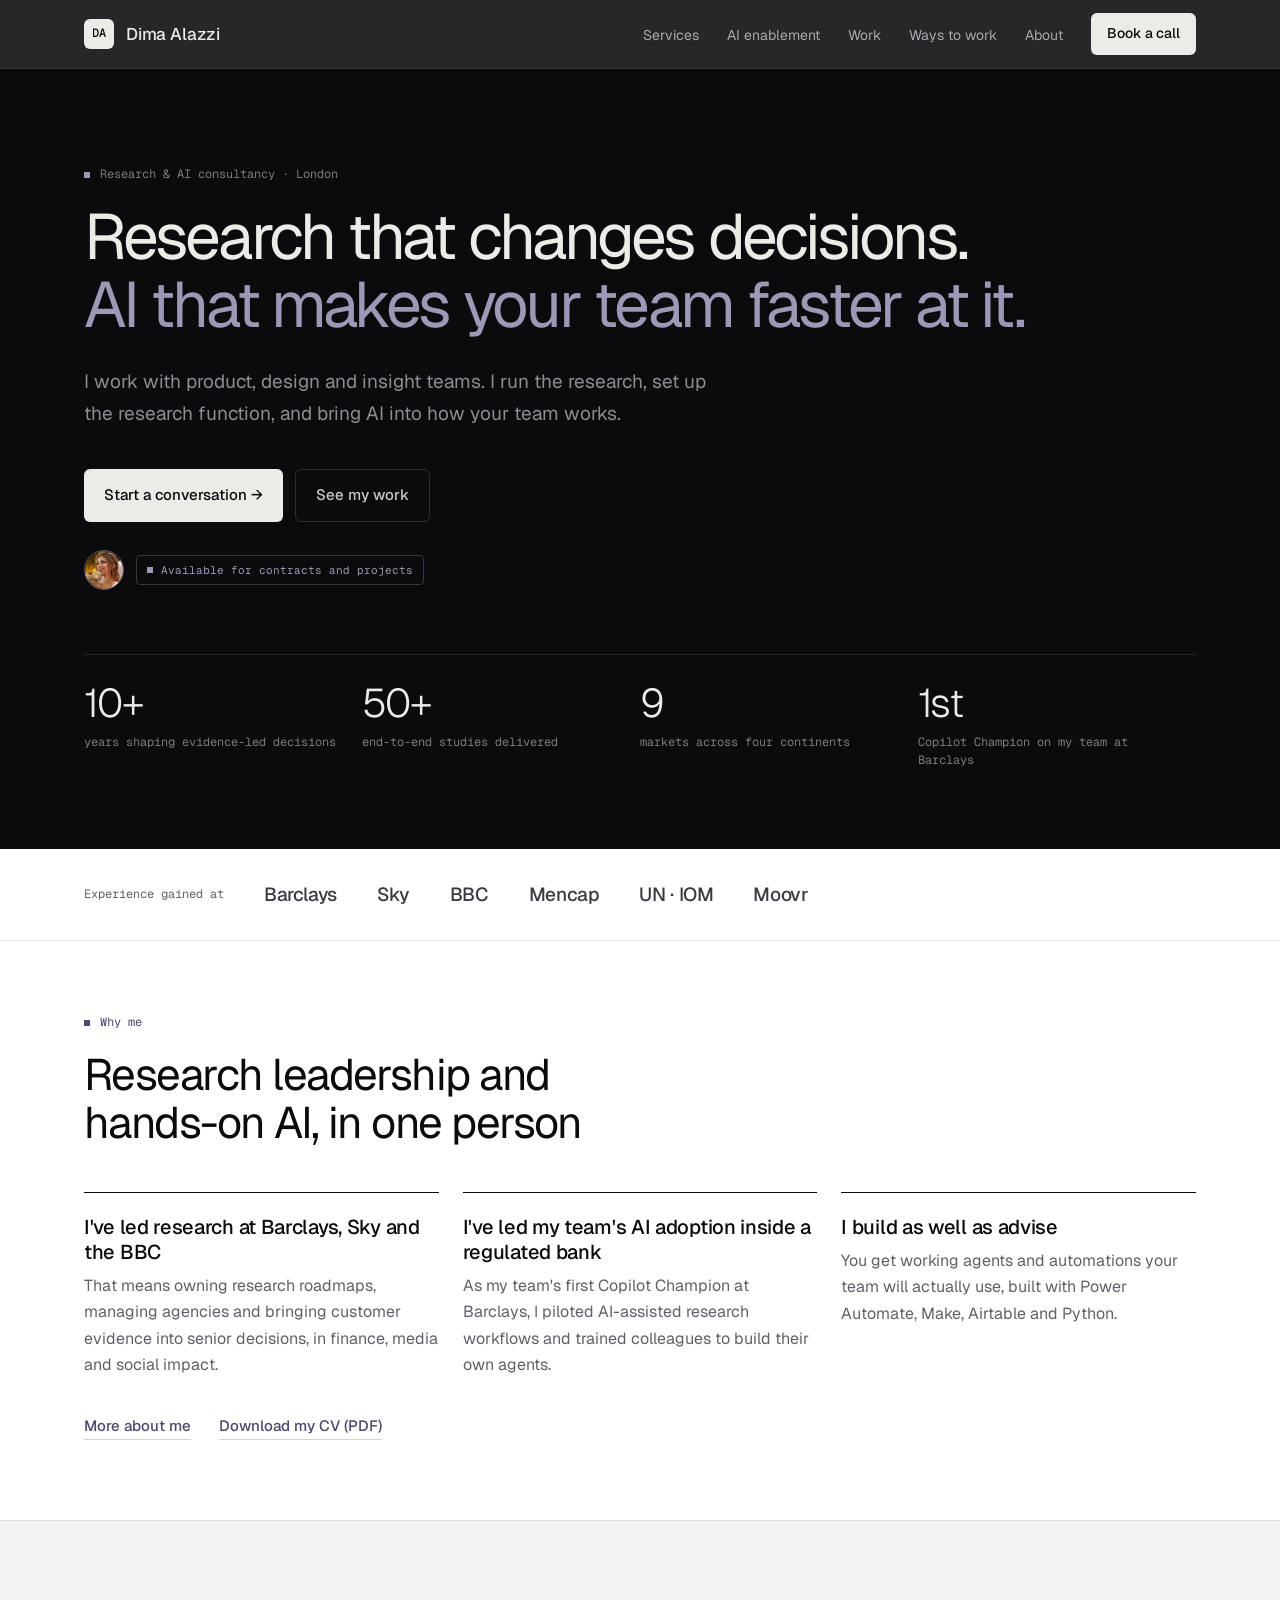
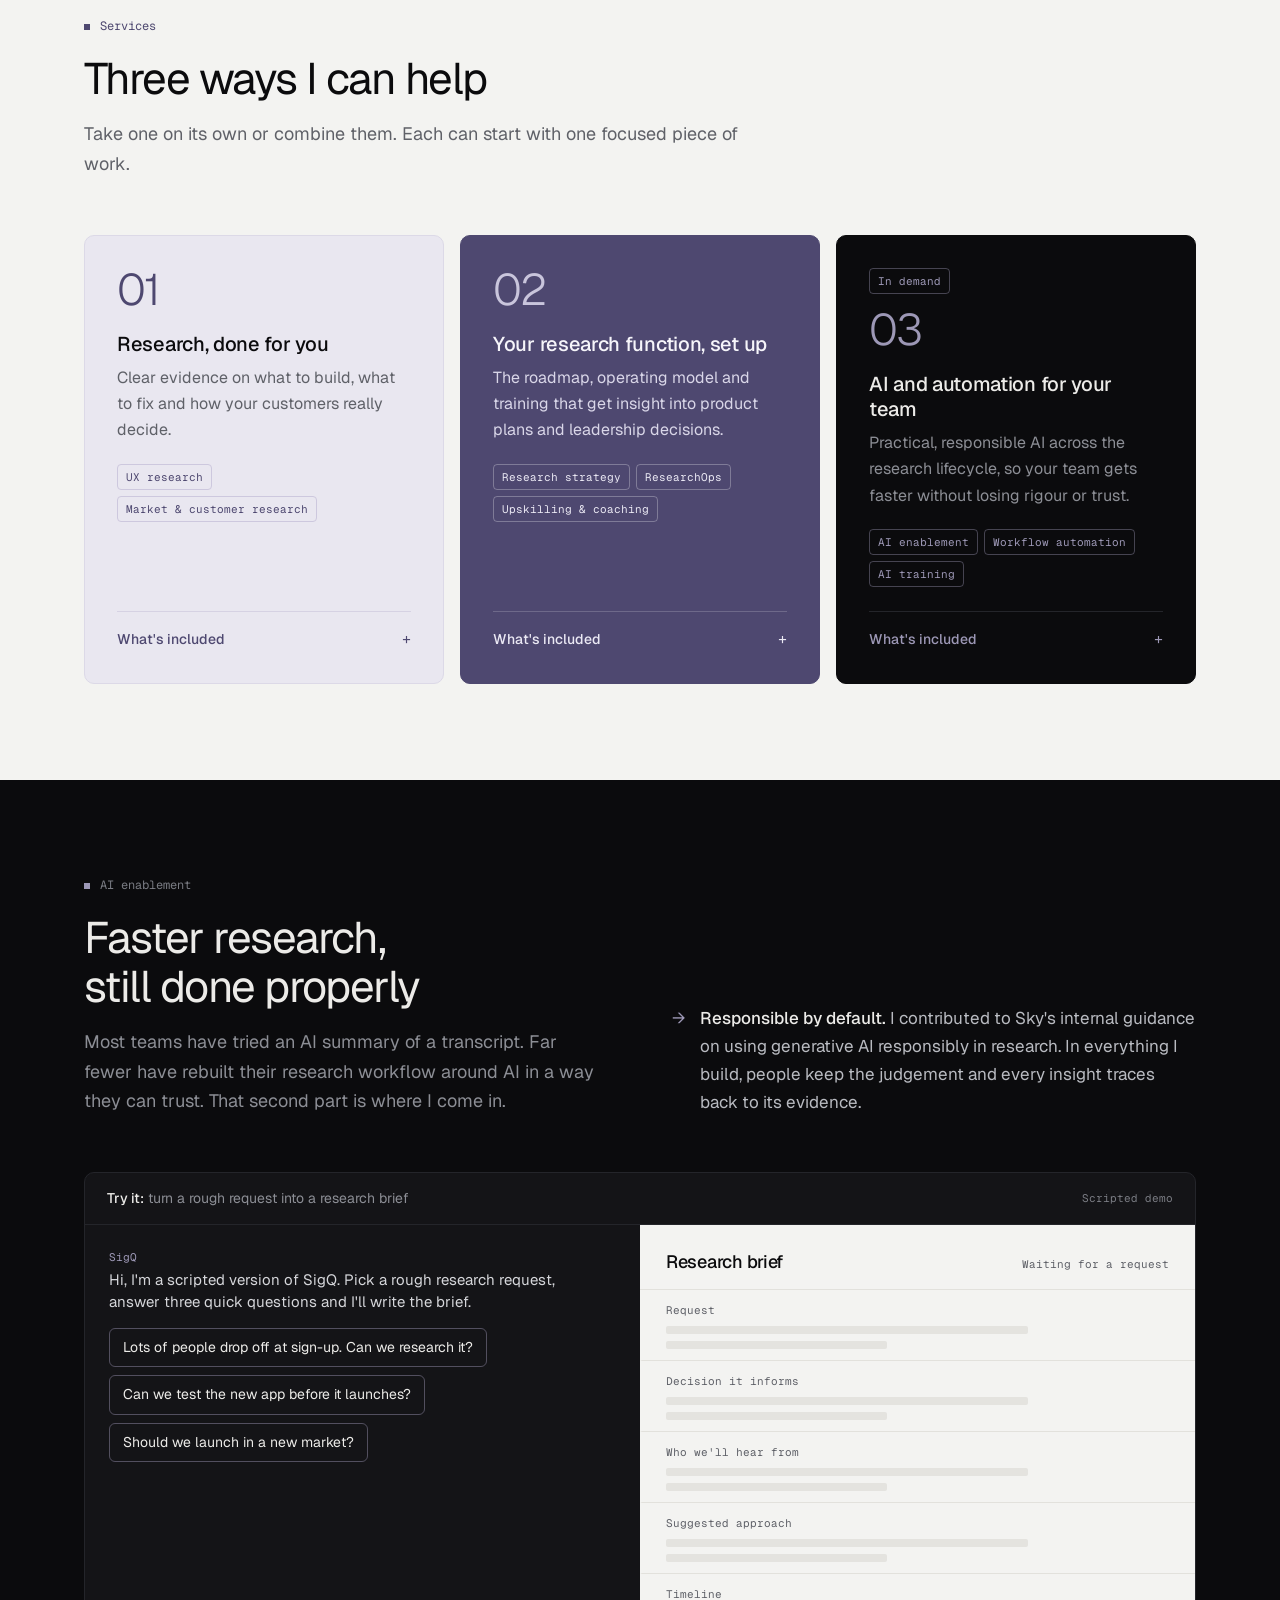
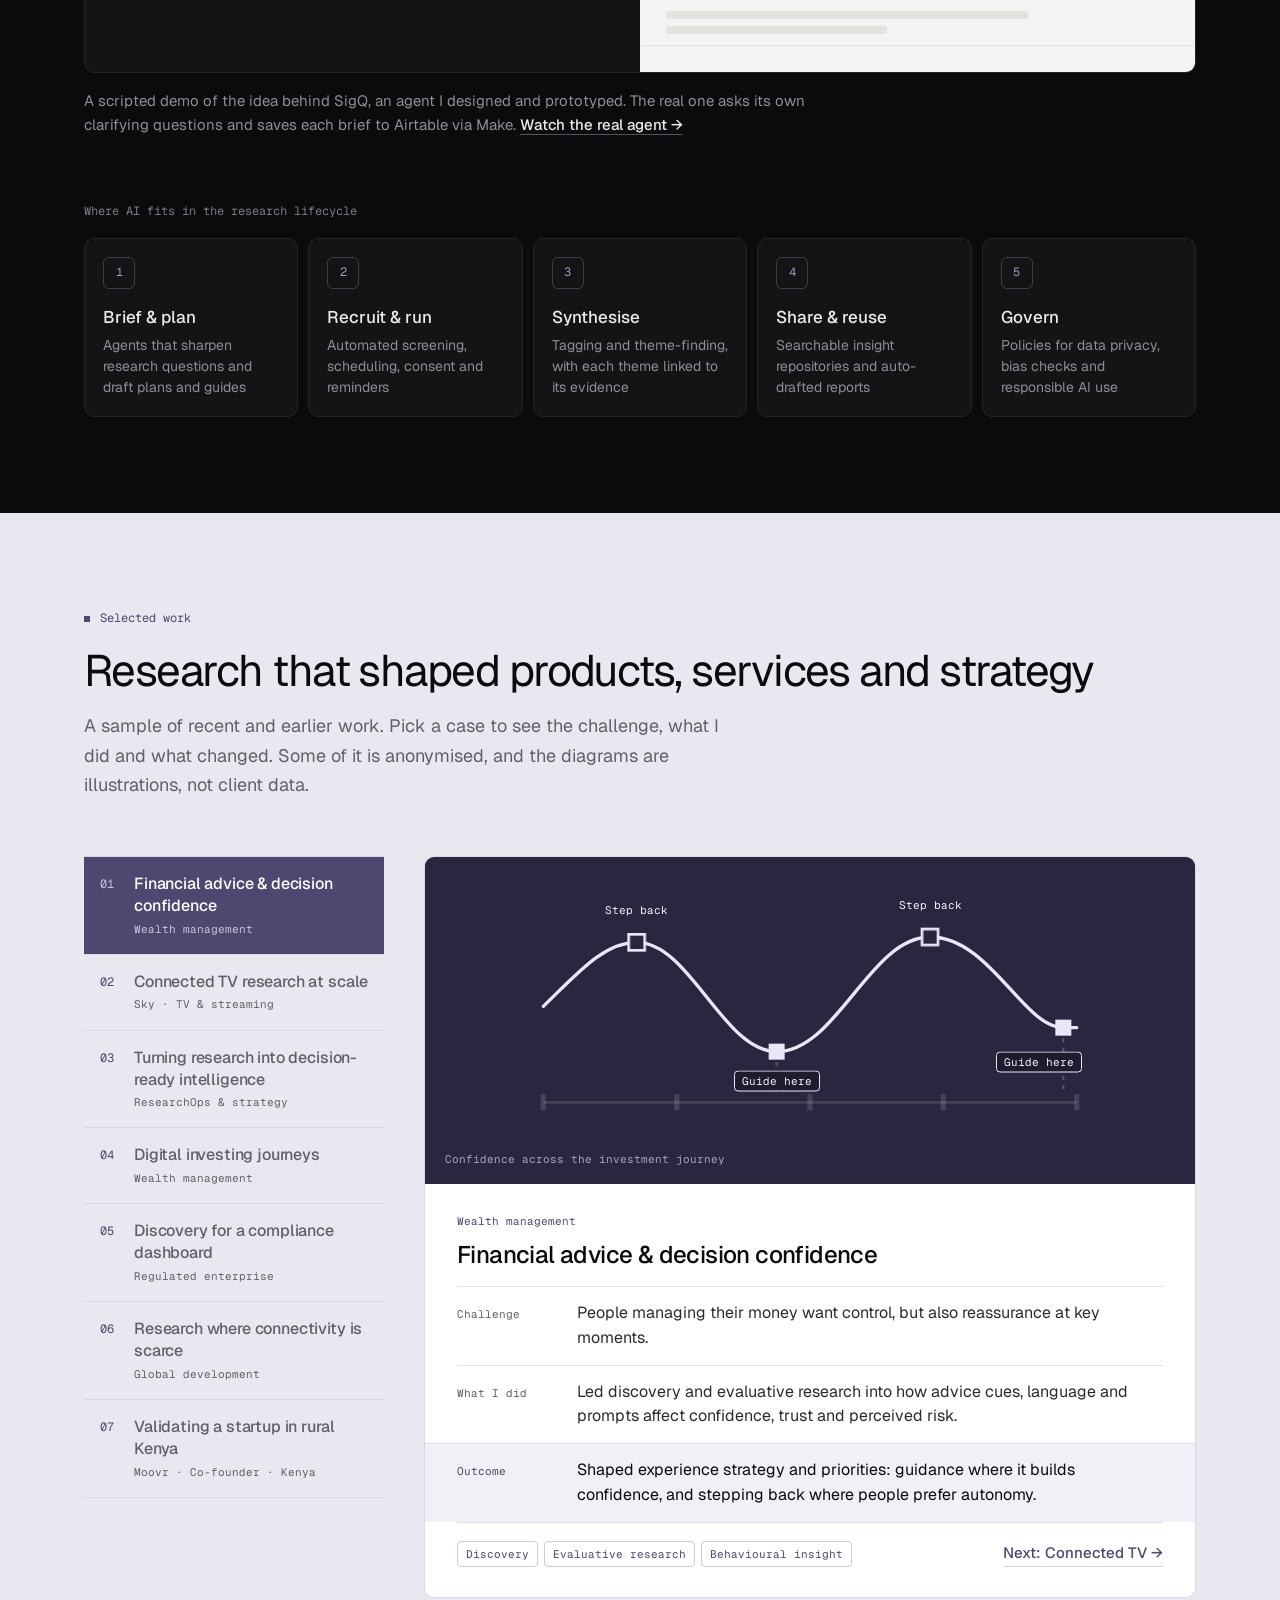
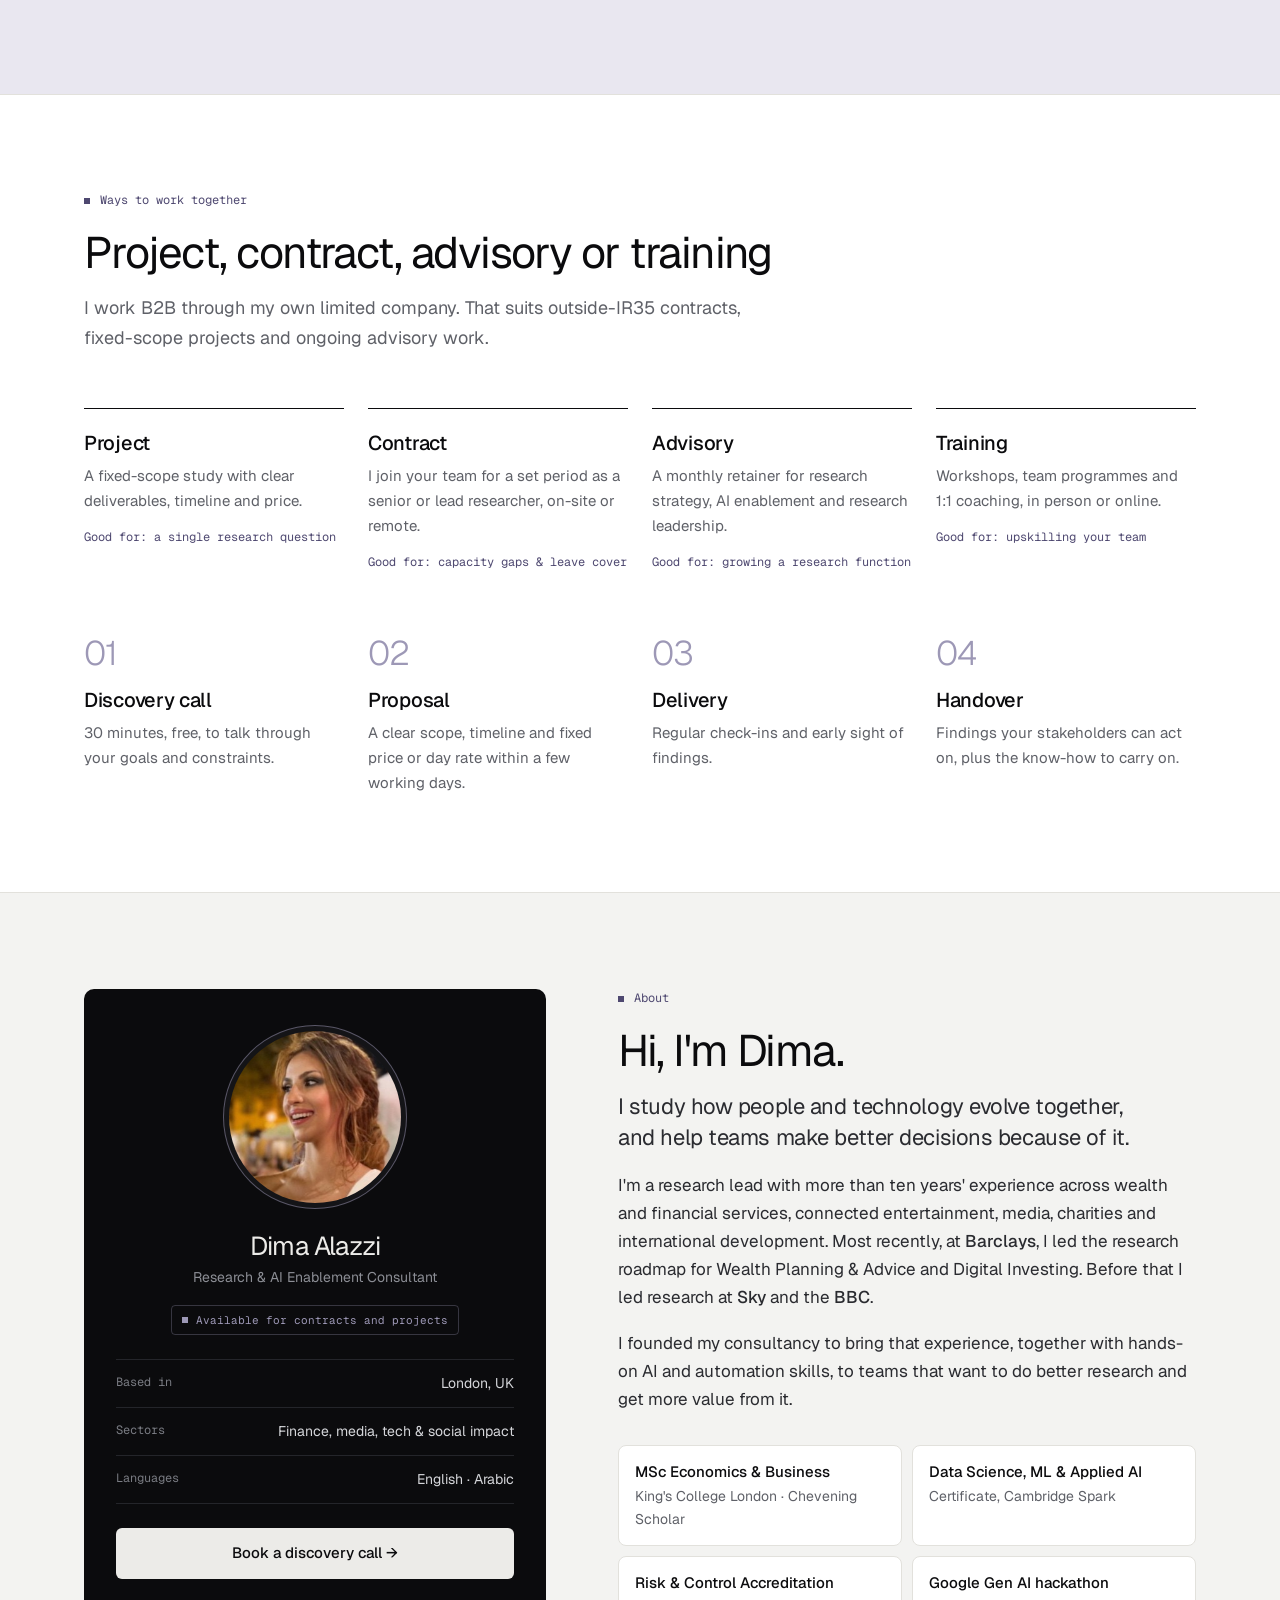
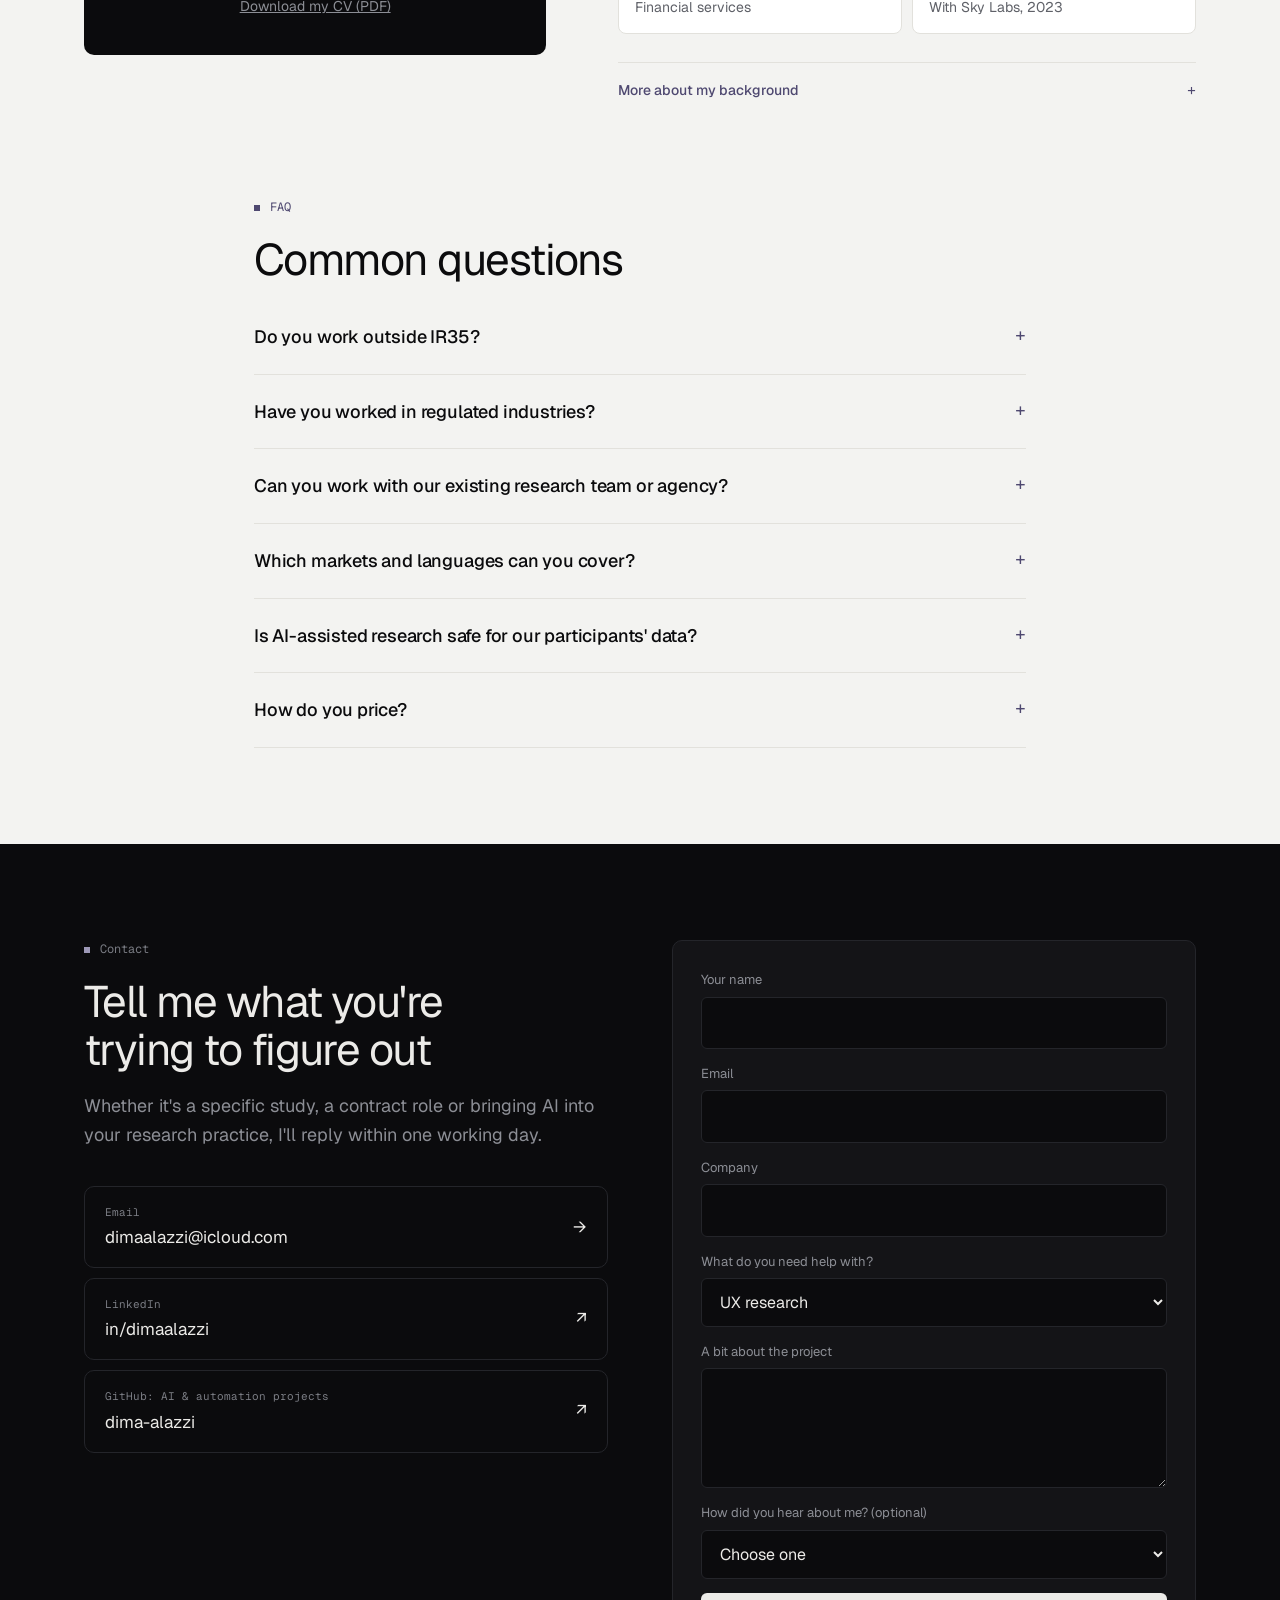
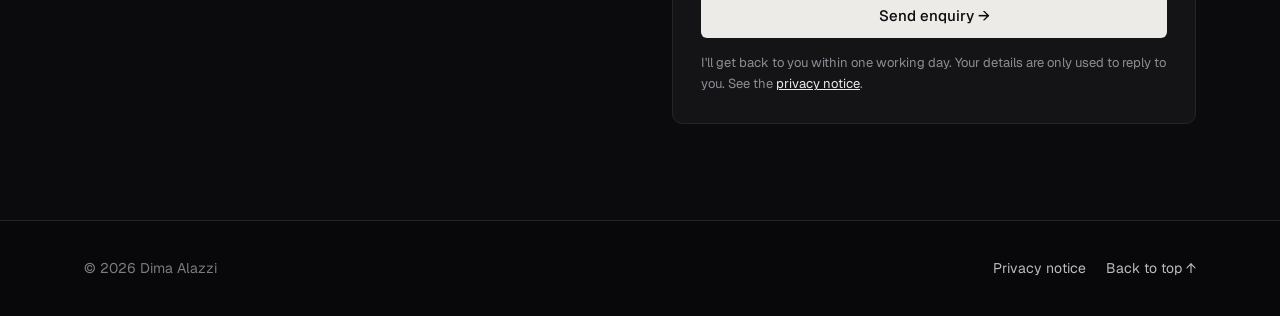
==== commit f516fac6: "Ask enquirers how they heard about the site An optional "How did you hear about me?" question on the" ====
--- a/index.html
+++ b/index.html
@@ -4,6 +4,7 @@
 <meta charset="utf-8">
 <meta name="viewport" content="width=device-width, initial-scale=1">
 <meta name="theme-color" content="#0b0b0d">
+<meta name="google-site-verification" content="kRXSKN7ugZSNG-kCam0VhyObJrwsypMflt7wEljf6Ns" />
 <title>Dima Alazzi — Research & AI Consulting</title>
 <meta name="description" content="Independent research and AI enablement consultant in London. 10+ years leading UX, customer and strategic research across wealth management, connected TV, media and social impact. UX research, research strategy, AI enablement and workflow automation.">
 <link rel="canonical" href="https://dimaalazzi.com/">
@@ -826,6 +827,17 @@
         </select>
       </label>
       <label>A bit about the project<textarea name="message" required></textarea></label>
+      <label>How did you hear about me? (optional)
+        <select name="source">
+          <option value="">Choose one</option>
+          <option>LinkedIn</option>
+          <option>Google search</option>
+          <option>A recommendation</option>
+          <option>We've worked together before</option>
+          <option>An event or talk</option>
+          <option>Somewhere else</option>
+        </select>
+      </label>
       <div class="hp" aria-hidden="true"><label>Leave this empty<input name="botcheck" tabindex="-1" autocomplete="off"></label></div>
       <button class="btn btn-primary" type="submit">Send enquiry →</button>
       <p class="form-status" id="form-status" role="status" aria-live="polite"></p>
@@ -879,7 +891,7 @@
 
 function openEmailApp(f) {
   const subject = `Enquiry: ${f.get('topic')}${f.get('company') ? ' — ' + f.get('company') : ''}`;
-  const body = `Hi Dima,\n\n${f.get('message')}\n\n${f.get('name')}${f.get('company') ? '\n' + f.get('company') : ''}\n${f.get('email')}`;
+  const body = `Hi Dima,\n\n${f.get('message')}\n\n${f.get('name')}${f.get('company') ? '\n' + f.get('company') : ''}\n${f.get('email')}${f.get('source') ? '\nHeard about you via: ' + f.get('source') : ''}`;
   location.href = `mailto:${CONTACT_EMAIL}?subject=${encodeURIComponent(subject)}&body=${encodeURIComponent(body)}`;
 }
 
@@ -901,7 +913,8 @@
         subject: `Website enquiry: ${f.get('topic')}`,
         from_name: 'dimaalazzi.com',
         name: f.get('name'), email: f.get('email'), company: f.get('company'),
-        topic: f.get('topic'), message: f.get('message')
+        topic: f.get('topic'), message: f.get('message'),
+        heard_about_me_via: f.get('source') || 'Not given'
       })
     });
     const data = await res.json().catch(() => ({}));
@@ -1123,5 +1136,6 @@
 })();
 
 </script>
+<!-- Cloudflare Web Analytics --><script type='module' src='https://static.cloudflareinsights.com/beacon.min.js' data-cf-beacon='{"token": "8c9ead7459984f3e9dcdfe245837db59"}'></script><!-- End Cloudflare Web Analytics -->
 </body>
 </html>
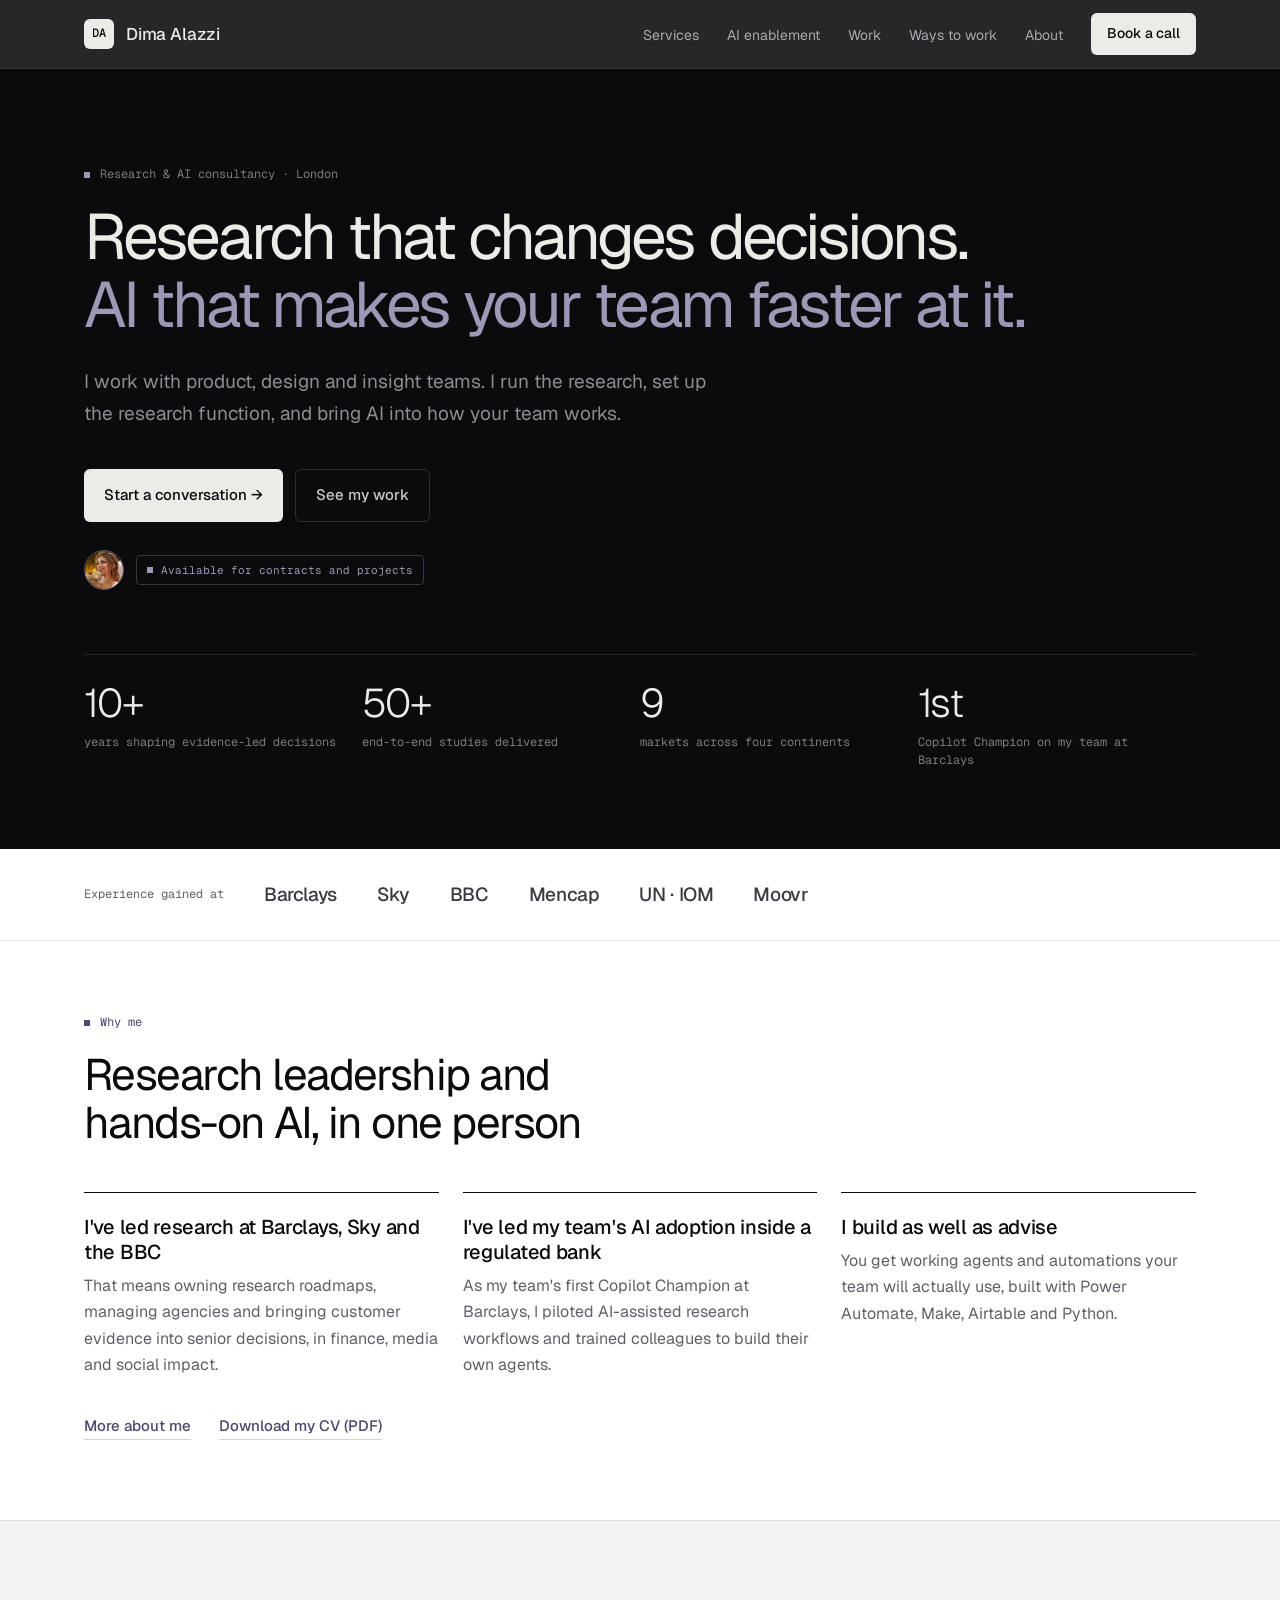
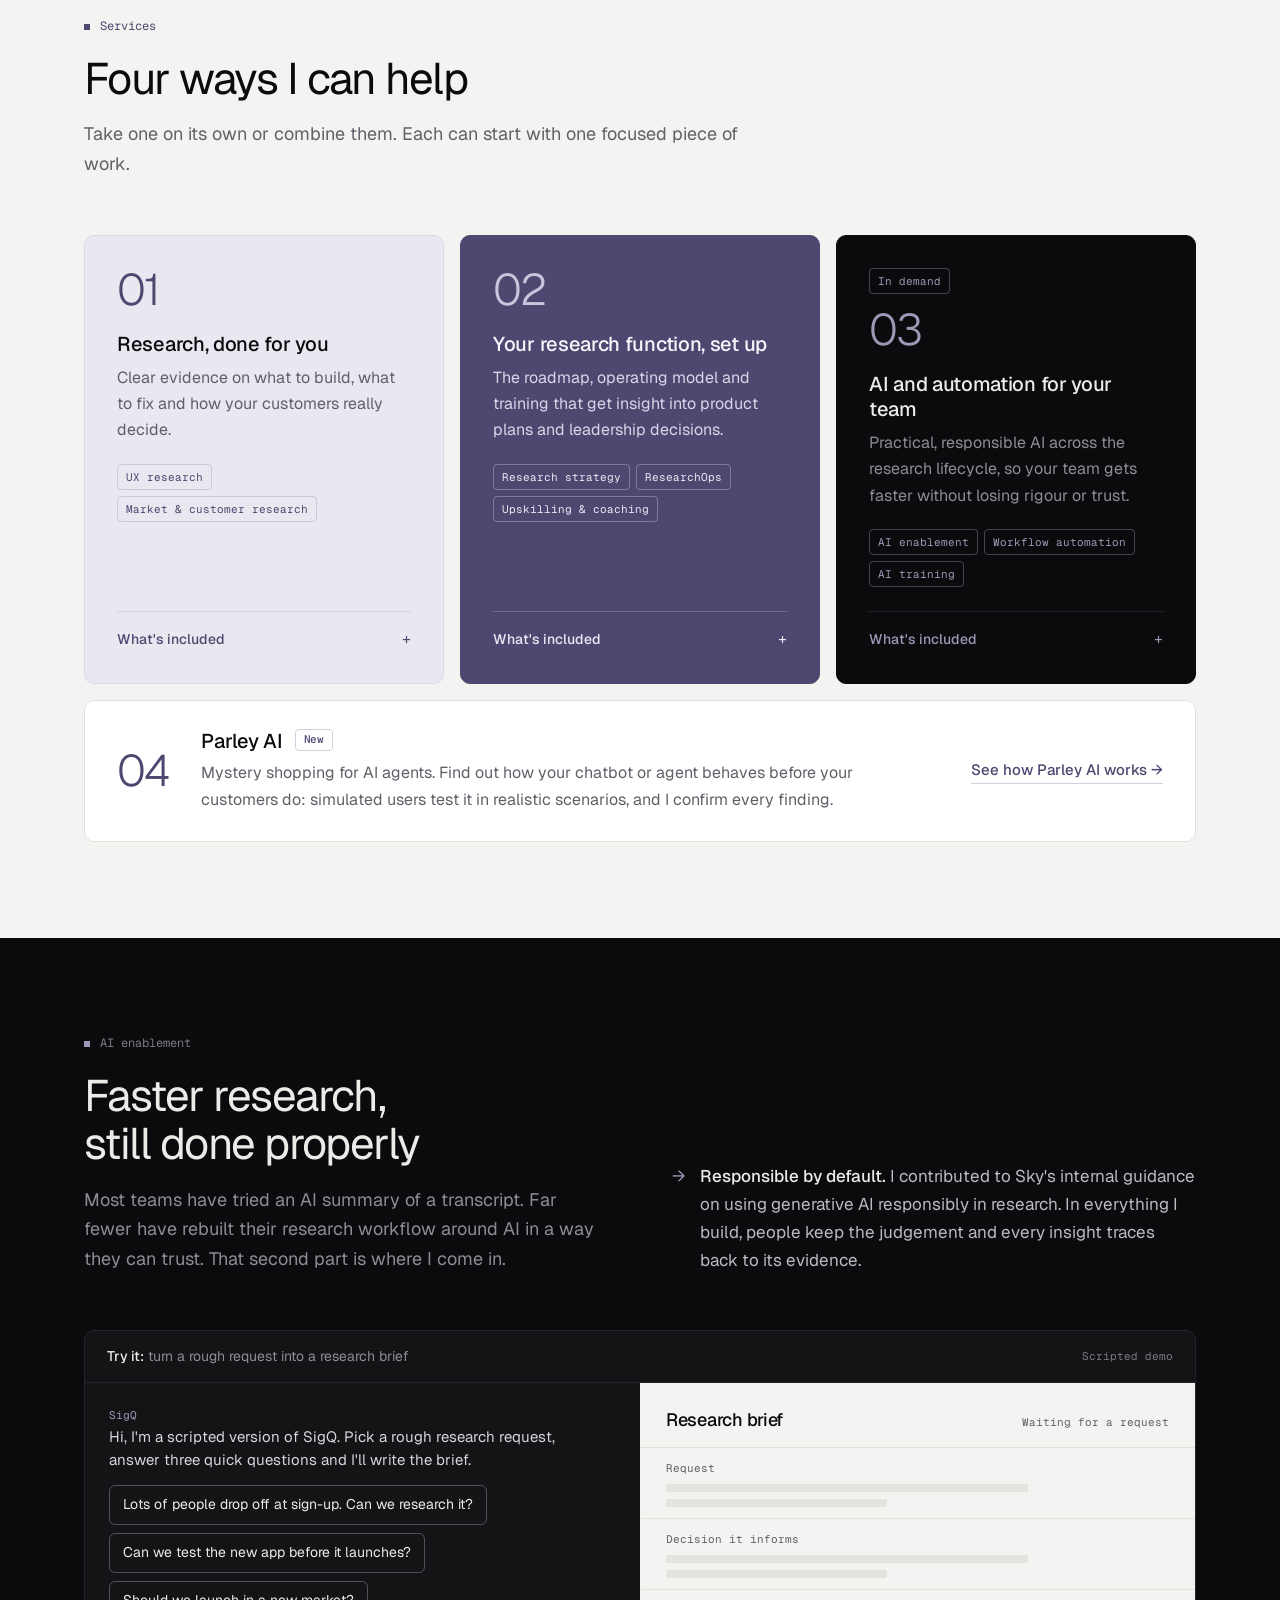
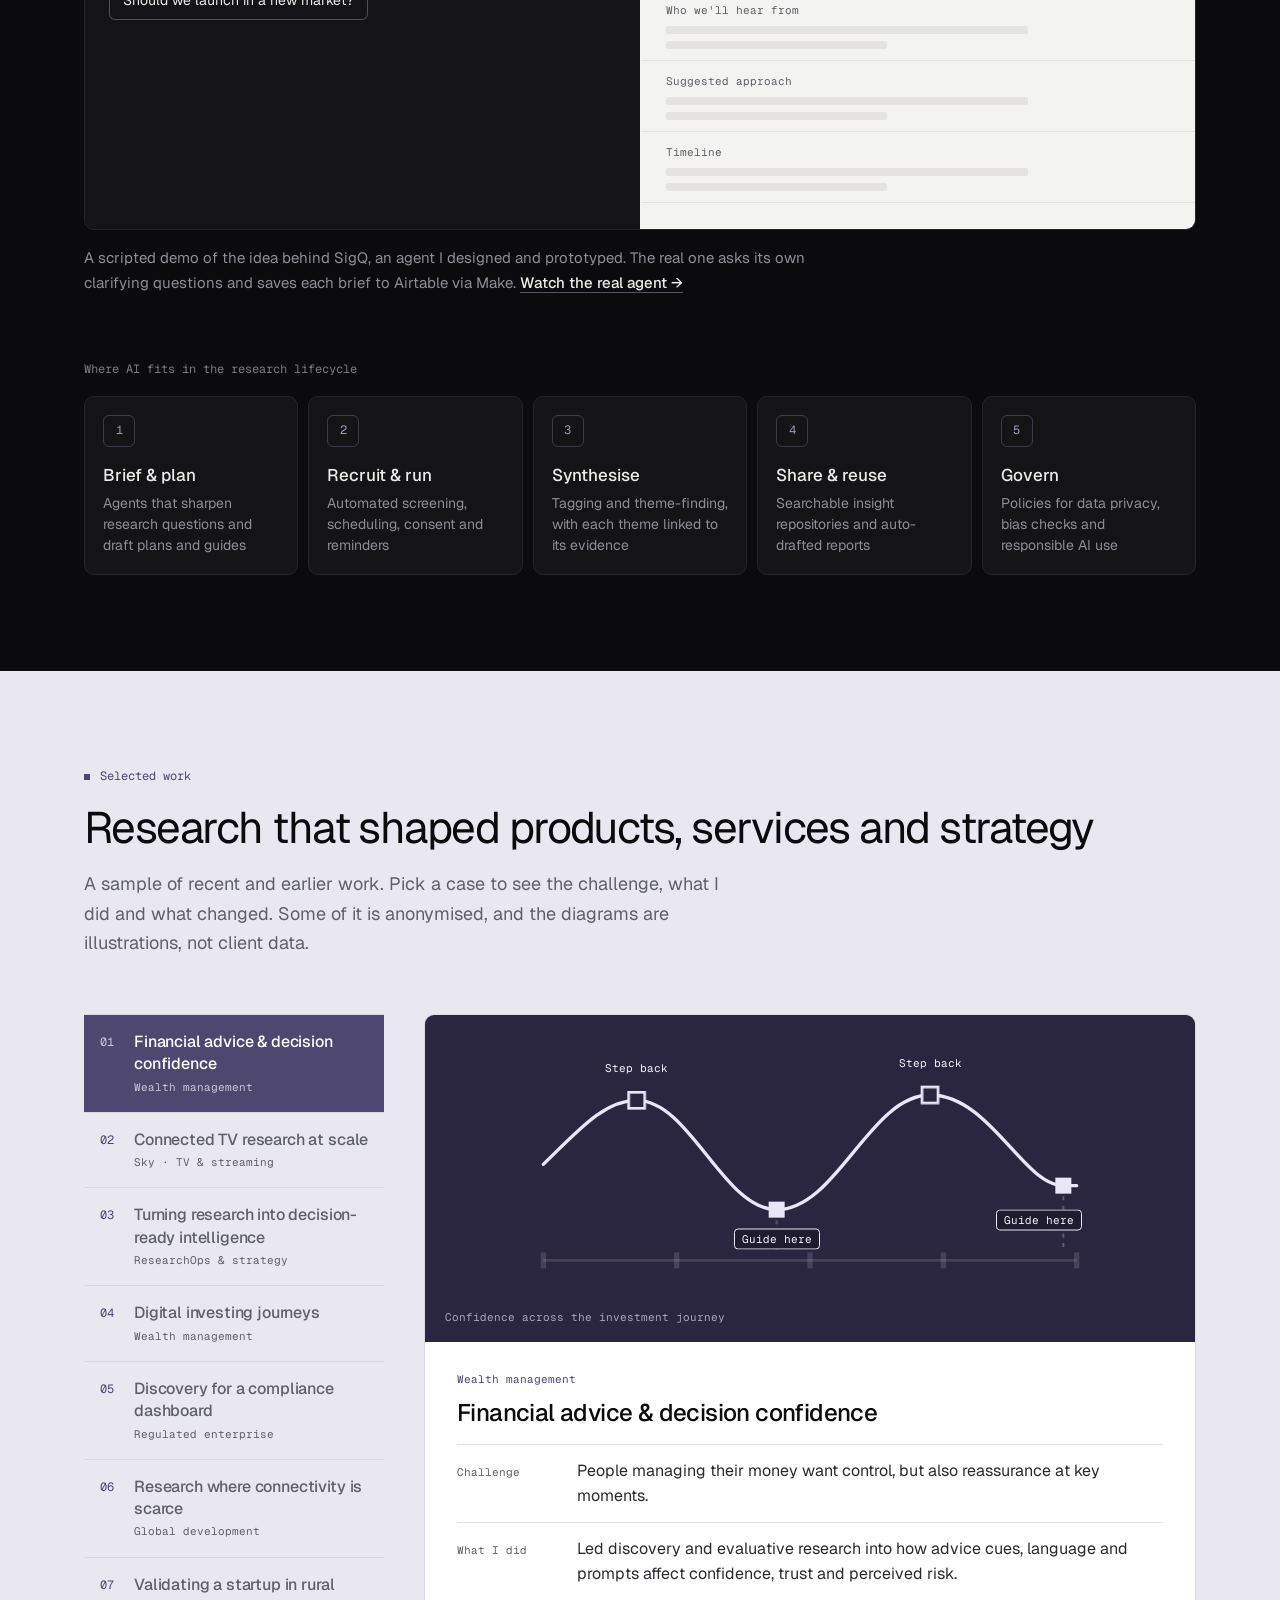
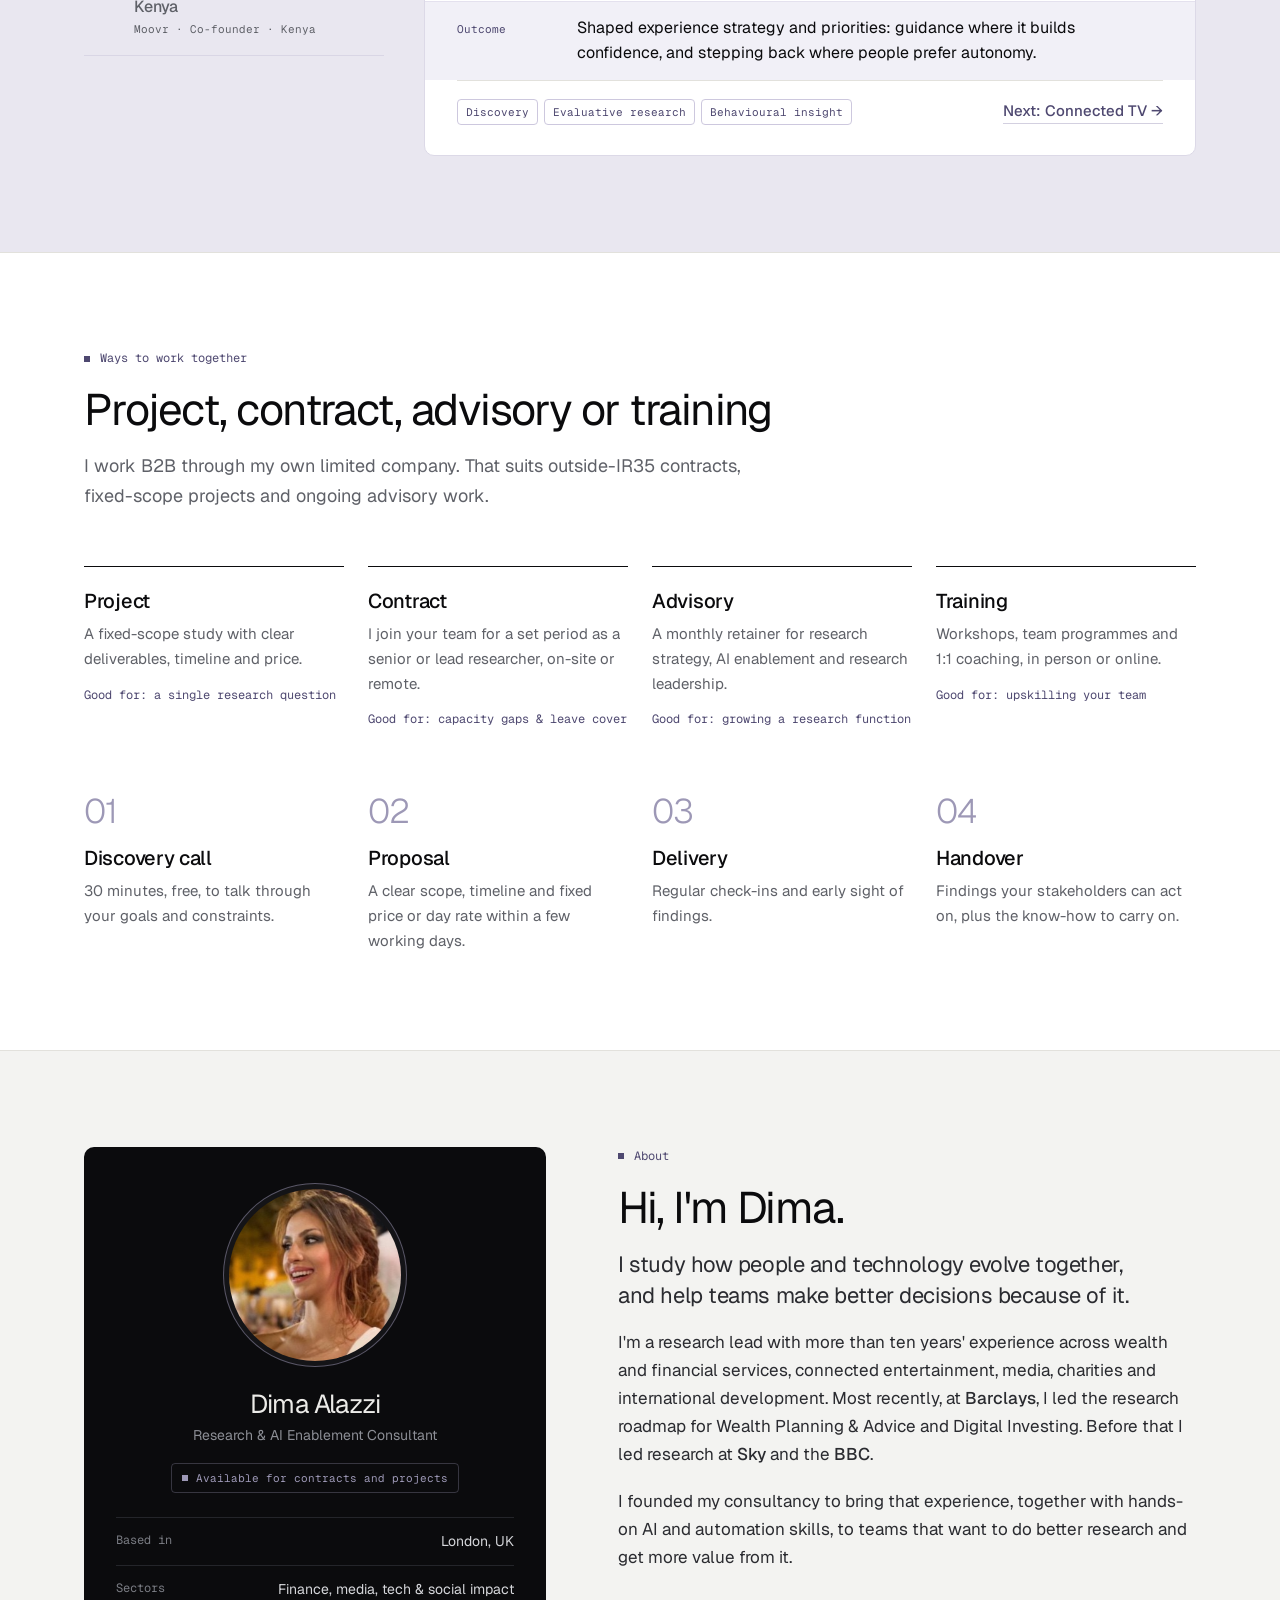
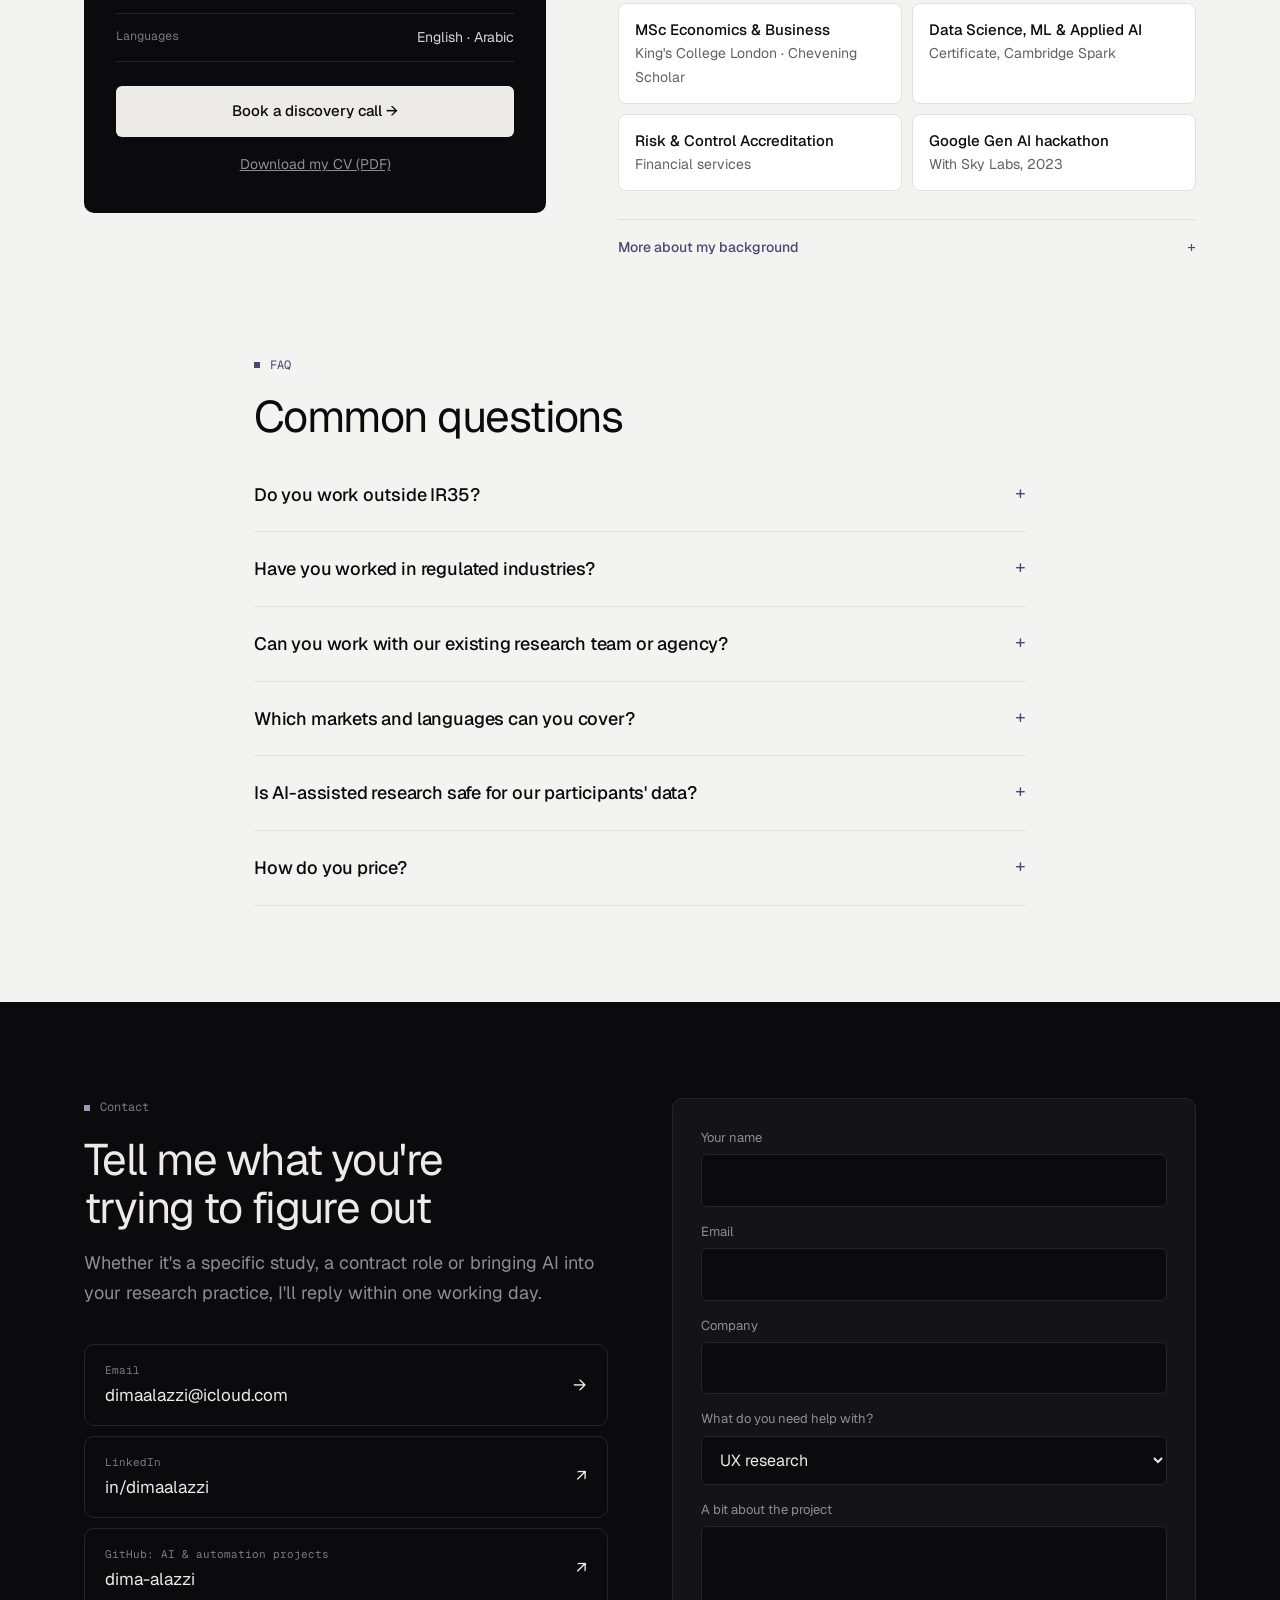
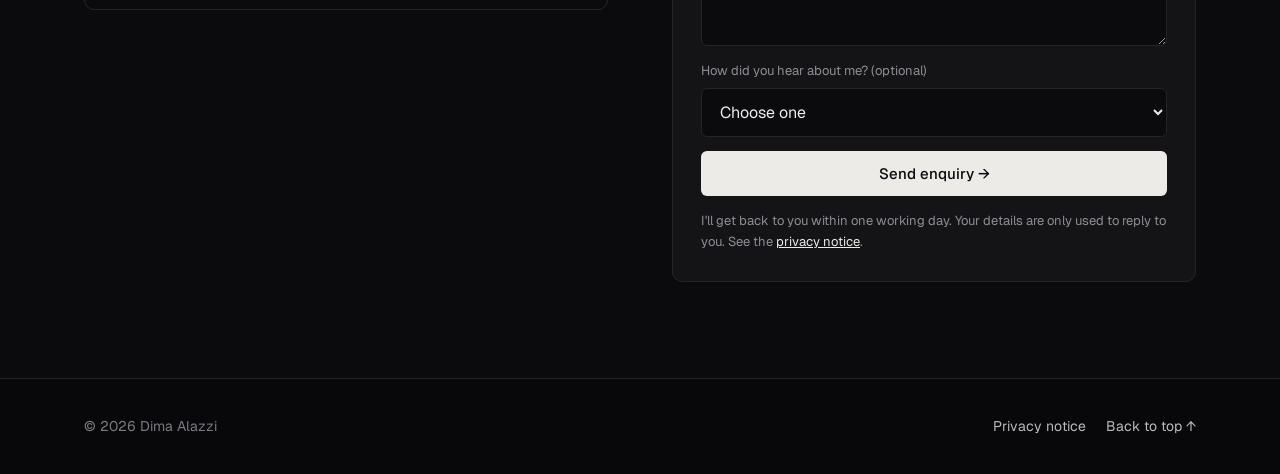
==== commit 244c4107: "Add Parley AI agent evaluation page and homepage service band A new page presents the AI agent evalu" ====
--- a/index.html
+++ b/index.html
@@ -35,7 +35,7 @@
   "address": {"@type": "PostalAddress", "addressLocality": "London", "addressCountry": "GB"},
   "areaServed": "Worldwide",
   "knowsLanguage": ["en", "ar"],
-  "serviceType": ["UX Research", "Market Research", "Research Strategy", "Research Operations", "AI Enablement", "Workflow Automation", "Research Training"]
+  "serviceType": ["UX Research", "Market Research", "Research Strategy", "Research Operations", "AI Enablement", "Workflow Automation", "AI Agent Evaluation", "Research Training"]
 }
 </script>
 <style>
@@ -144,6 +144,14 @@
 .svc.feature .more summary{color:var(--accent);border-color:var(--dark-line)}
 .svc.feature .more summary::after{color:var(--accent)}
 .svc.feature .grp{color:var(--accent)}
+/* service 04: AI agent evaluation, which has its own page */
+.svc-wide{margin-top:16px;display:grid;grid-template-columns:auto minmax(0,1fr) auto;gap:16px 32px;align-items:center;background:var(--card);border:1px solid var(--line);border-radius:var(--radius);padding:28px 32px;transition:border-color .2s}
+.svc-wide:hover{border-color:var(--accent-line)}
+.svc-wide .num{font-size:44px;font-weight:300;letter-spacing:-0.04em;line-height:1;color:var(--accent-ink)}
+.svc-wide h3{display:flex;align-items:center;gap:12px;flex-wrap:wrap;margin-bottom:6px}
+.svc-wide .tag{margin:0;color:var(--accent-ink);border-color:var(--accent-line)}
+.svc-wide p{color:var(--muted);font-size:16px;max-width:660px}
+.svc-wide .tlink{white-space:nowrap}
 
 /* AI */
 .ai{background:var(--dark);color:var(--light)}
@@ -247,6 +255,9 @@
   section{padding:80px 0}
   .why{padding:64px 0 72px}
   .svc-grid,.flow{grid-template-columns:1fr}
+  .svc-wide{grid-template-columns:1fr;align-items:start}
+  .svc-wide .num{margin-bottom:4px}
+  .svc-wide .tlink{white-space:normal;justify-self:start}
   .eng-grid,.steps{grid-template-columns:1fr 1fr}
   .ai-grid,.about-grid,.contact-grid{grid-template-columns:1fr;gap:40px}
   .flow-label{margin-top:48px}
@@ -272,7 +283,7 @@
   .hero p{font-size:17px;margin-bottom:32px}
   .hero .btn{padding:13px 16px}
   .strip ul{gap:22px;font-size:17px}
-  .svc{padding:24px}
+  .svc,.svc-wide{padding:24px}
   .step{padding-top:44px}
   .step::before{font-size:28px}
   .profile img{width:132px;height:132px}
@@ -537,7 +548,7 @@
 <section id="services">
   <div class="wrap">
     <span class="eyebrow">Services</span>
-    <h2>Three ways I can help</h2>
+    <h2>Four ways I can help</h2>
     <p class="lede">Take one on its own or combine them. Each can start with one focused piece of work.</p>
 
     <div class="svc-grid">
@@ -615,6 +626,15 @@
         </details>
       </article>
     </div>
+    <!-- Service name "Parley AI" (trademark not checked yet): see the note at the top of ai-agent-evaluation.html -->
+    <article class="svc-wide">
+      <div class="num">04</div>
+      <div>
+        <h3>Parley AI <span class="tag">New</span></h3>
+        <p>Mystery shopping for AI agents. Find out how your chatbot or agent behaves before your customers do: simulated users test it in realistic scenarios, and I confirm every finding.</p>
+      </div>
+      <a class="tlink" href="ai-agent-evaluation.html">See how Parley AI works →</a>
+    </article>
   </div>
 </section>
 
@@ -821,6 +841,7 @@
           <option>Research strategy &amp; ResearchOps</option>
           <option>AI enablement</option>
           <option>Workflow automation</option>
+          <option>AI agent evaluation</option>
           <option>Training &amp; coaching</option>
           <option>Contract role</option>
           <option>Something else</option>
@@ -885,6 +906,10 @@
 const form = document.getElementById('enquiry');
 const statusEl = document.getElementById('form-status');
 const submitBtn = form.querySelector('button[type=submit]');
+// Pages that link here with ?topic=… pick the matching enquiry topic
+const TOPICS = { 'agent-evaluation': 'AI agent evaluation' };
+const linkedTopic = TOPICS[new URLSearchParams(location.search).get('topic')];
+if (linkedTopic) form.elements.topic.value = linkedTopic;
 if (!WEB3FORMS_KEY) {
   document.getElementById('form-method').textContent = 'This opens your email app with your message filled in.';
 }
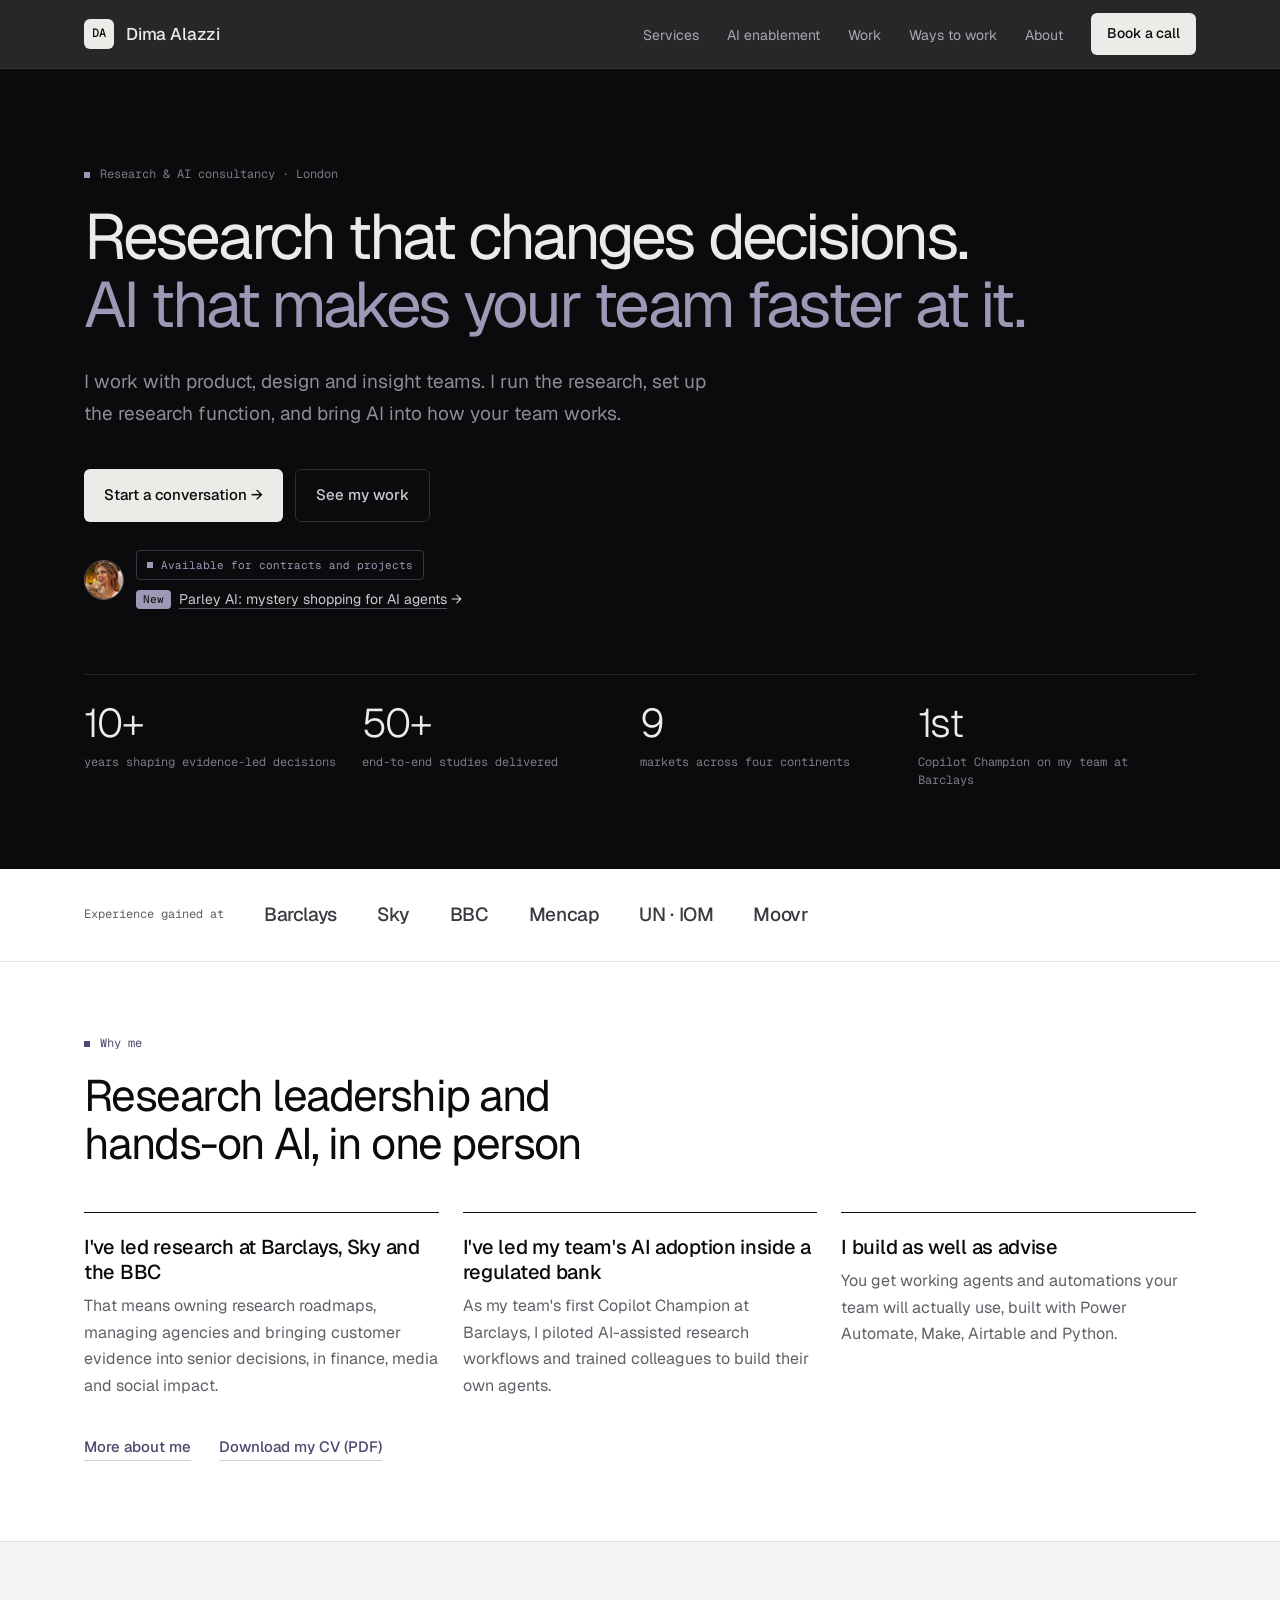
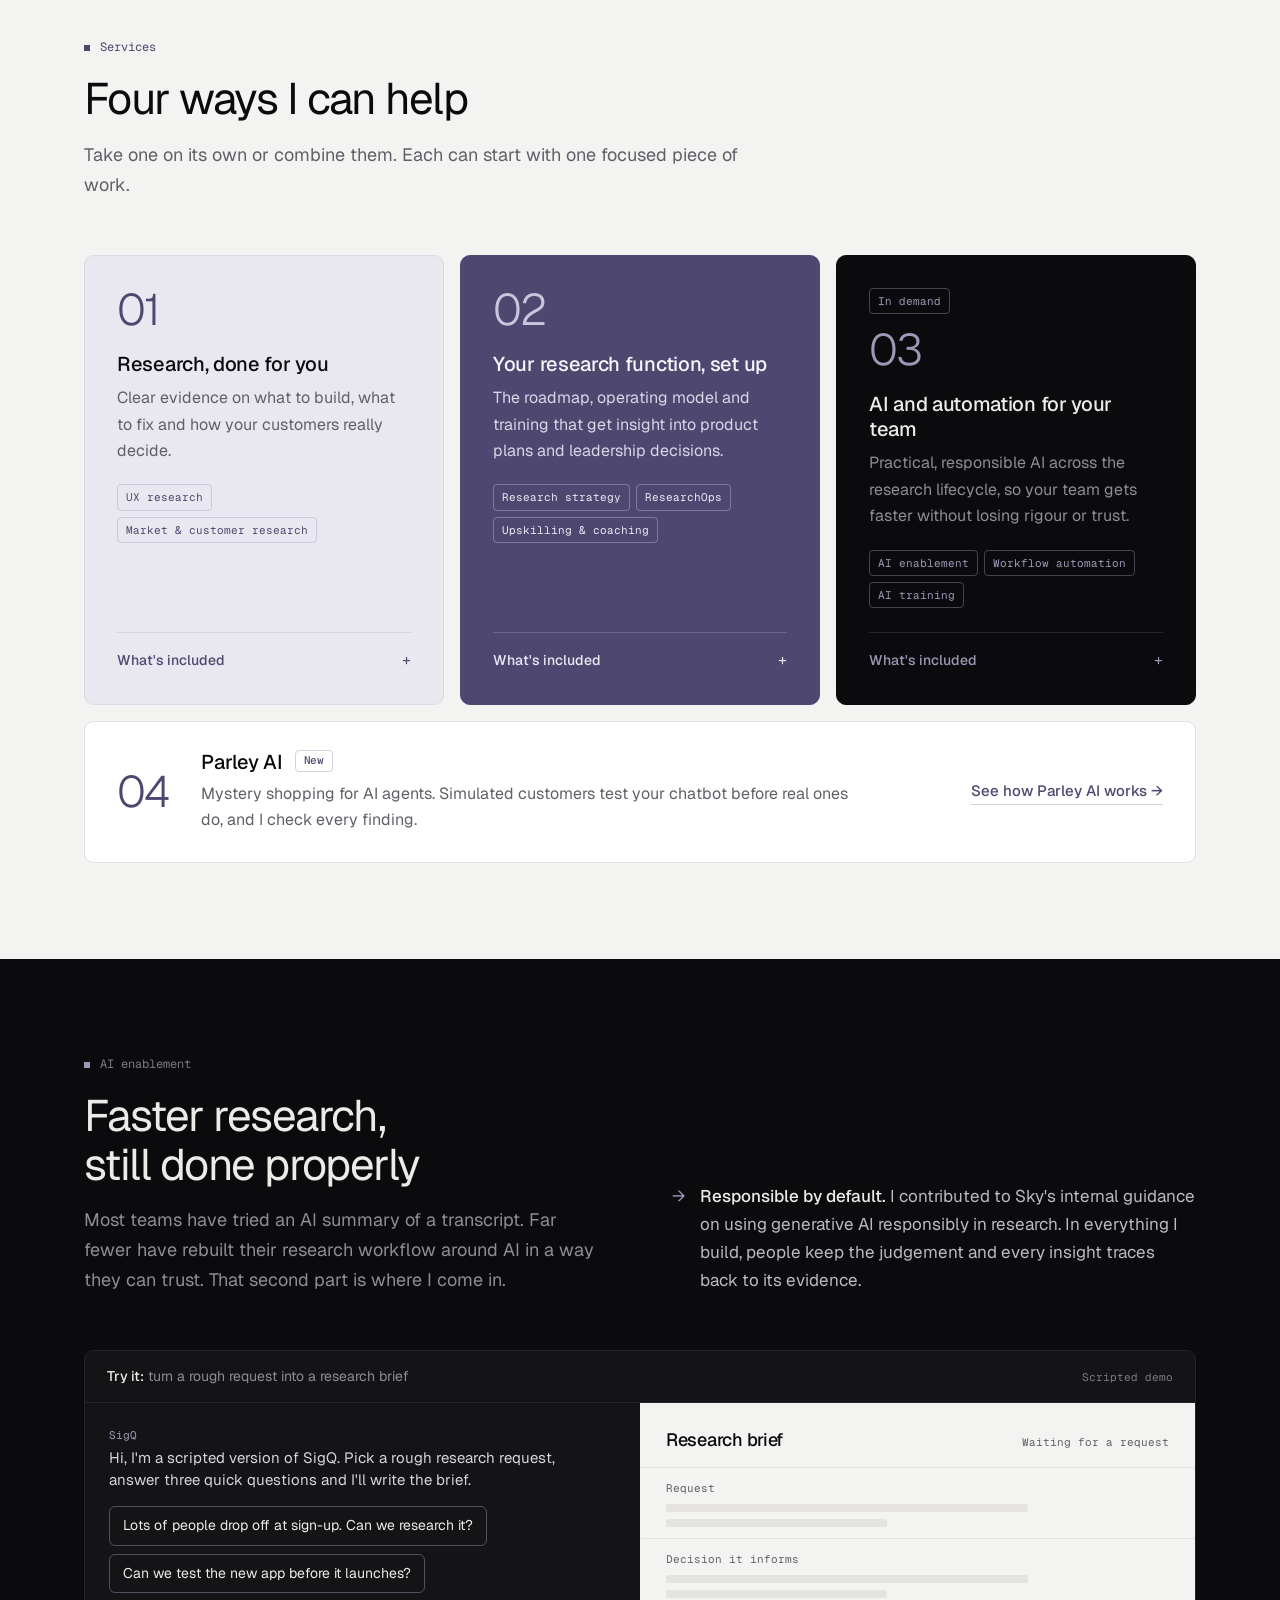
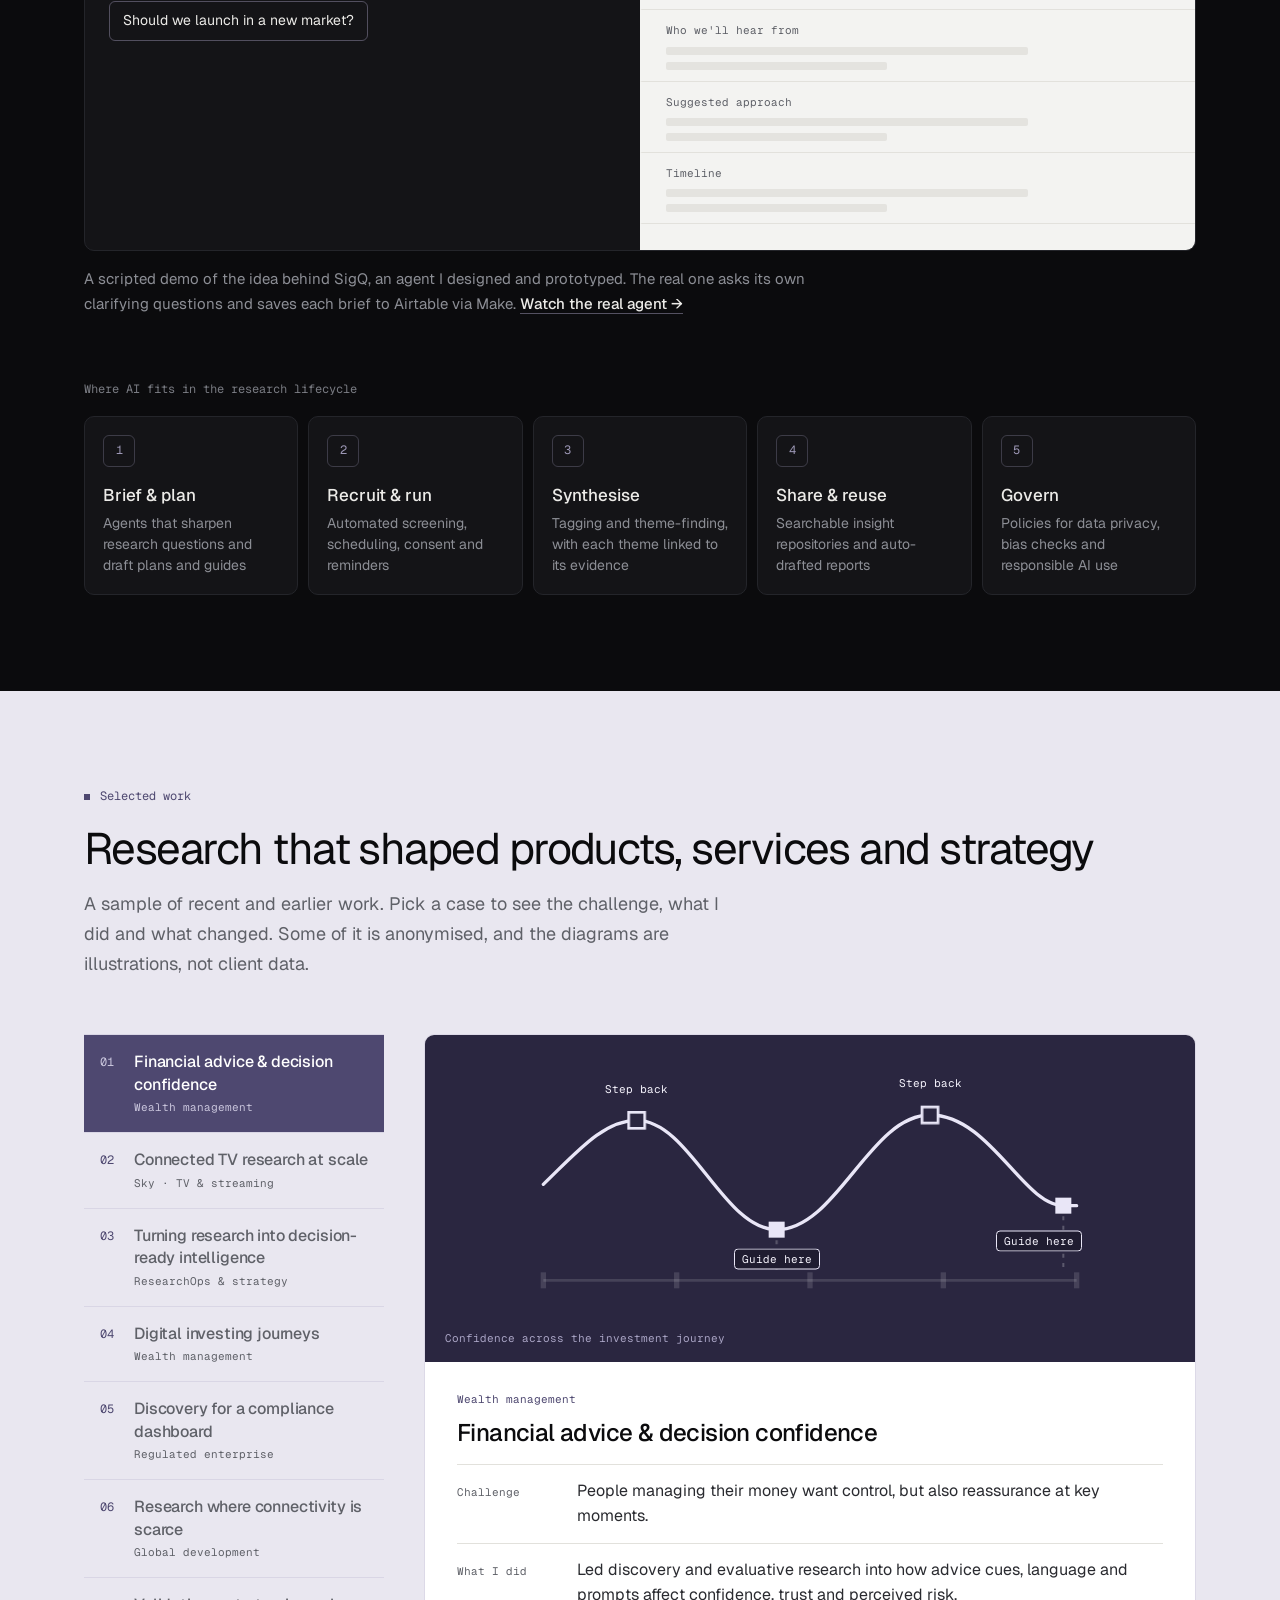
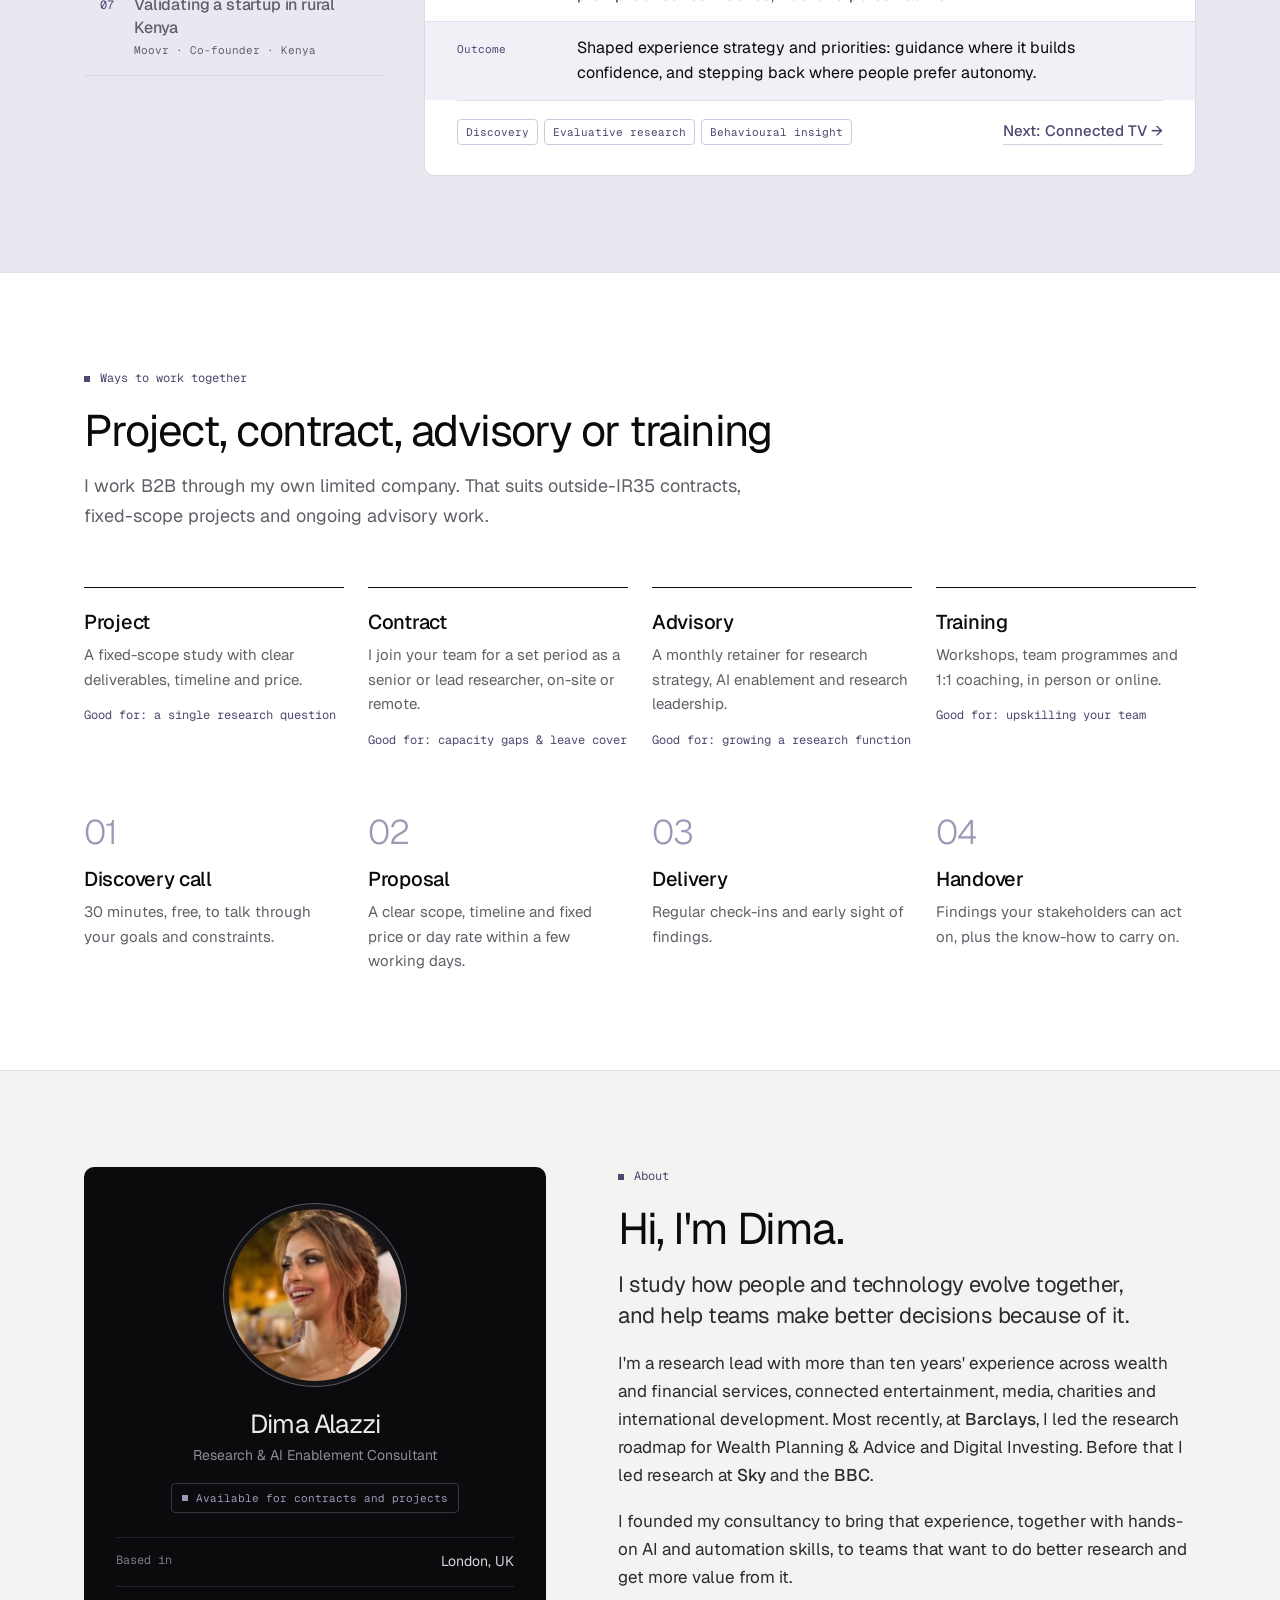
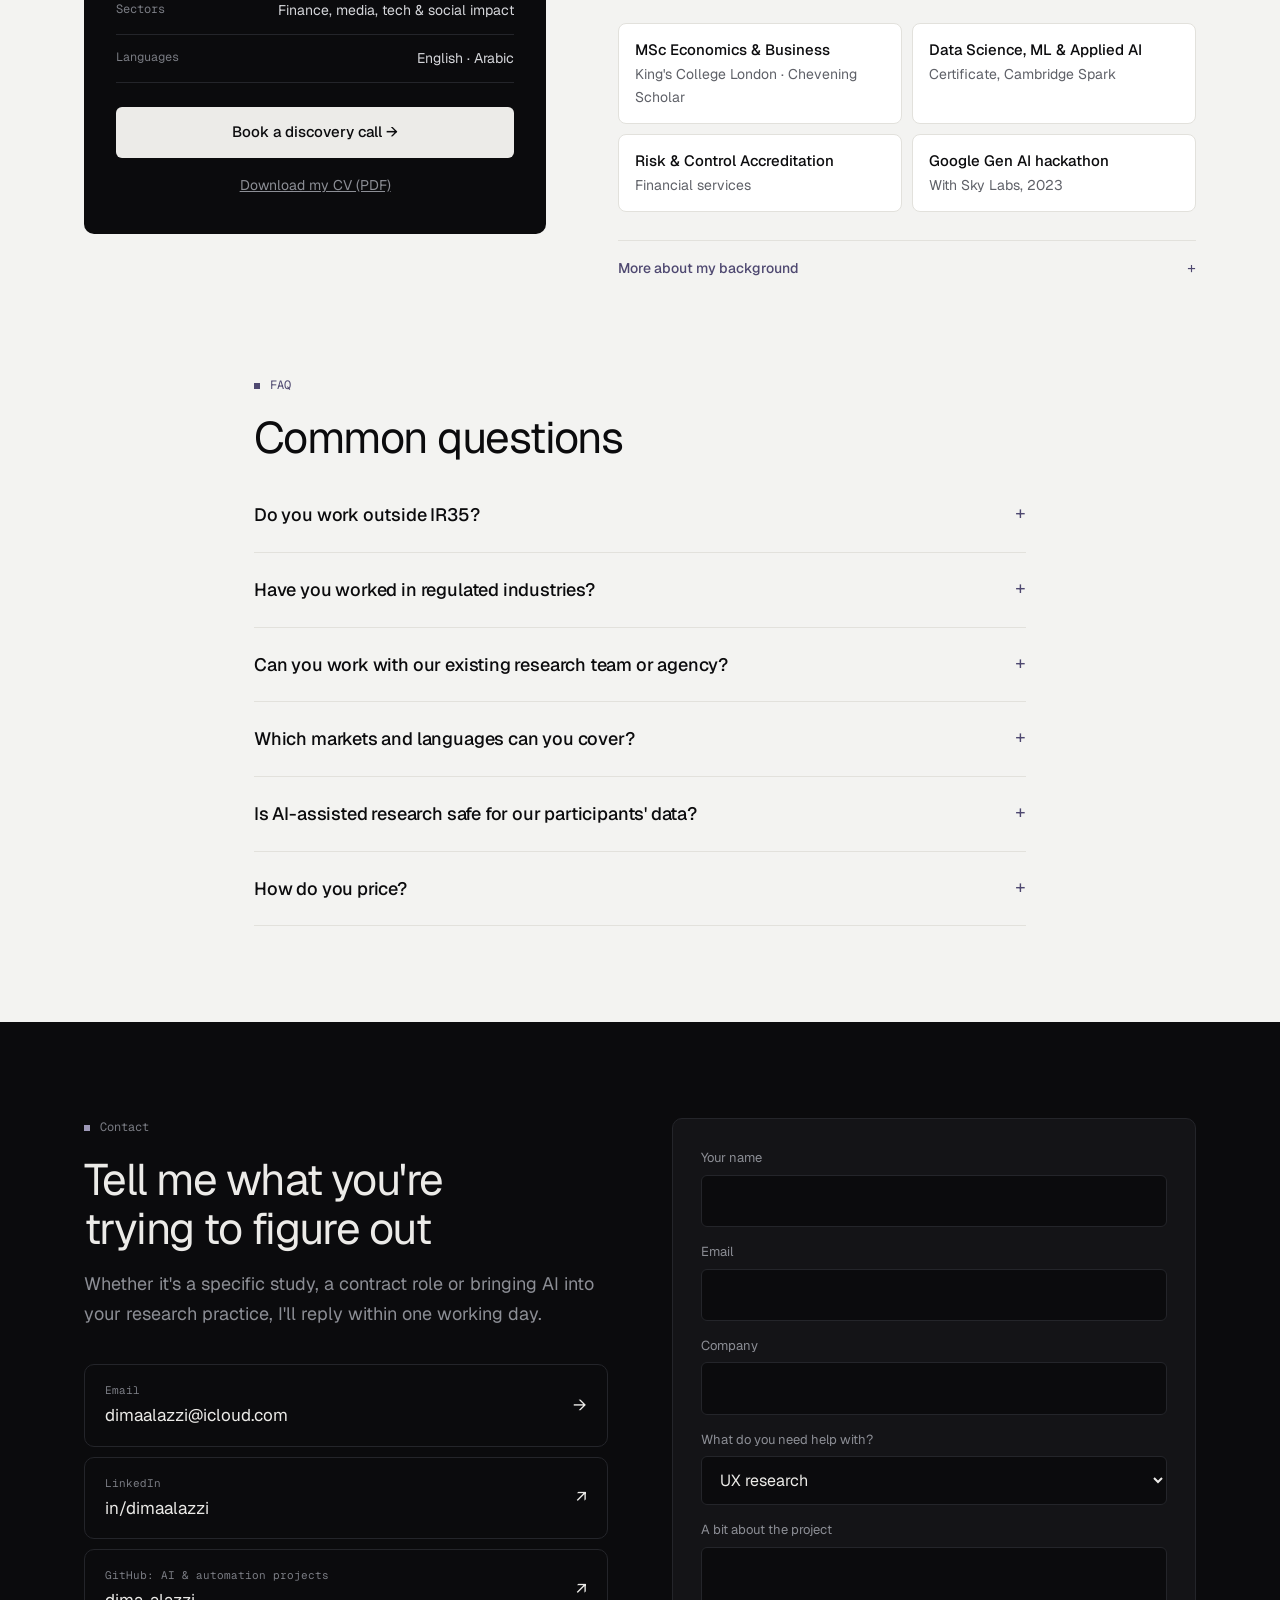
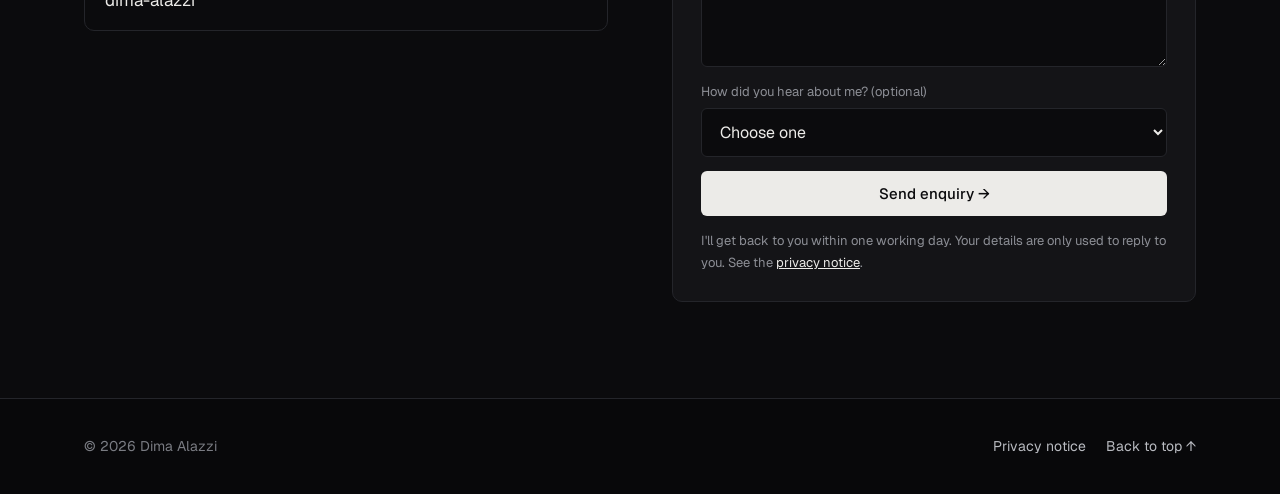
==== commit 09efa20e: "Feature Parley AI in the hero and tighten its service text A small "New" link under the availability" ====
--- a/index.html
+++ b/index.html
@@ -95,6 +95,12 @@
 .hero-avail{display:flex;align-items:center;gap:12px;margin-top:28px}
 .hero-avail img{width:40px;height:40px;border-radius:50%;object-fit:cover;border:1px solid rgba(157,152,182,.5);flex:none}
 .hero-avail .avail{margin-top:0}
+.hero-tags{display:flex;flex-direction:column;align-items:flex-start;gap:8px}
+.hero-new{display:inline-block;font-size:14px;line-height:1.6;color:#c9cad0;text-decoration:none}
+.hero-new b{display:inline-block;margin-right:8px;vertical-align:1px;font-family:var(--mono);font-size:11px;font-weight:400;line-height:1;color:var(--ink);background:var(--accent);border-radius:4px;padding:4px 7px}
+.hero-new span{border-bottom:1px solid rgba(157,152,182,.5)}
+.hero-new:hover{color:var(--light)}
+.hero-new:hover span{border-color:var(--accent)}
 .stats{display:grid;grid-template-columns:repeat(4,1fr);margin-top:64px;border-top:1px solid var(--dark-line)}
 .stat{padding:28px 20px 0 0}
 .stat b{display:block;font-size:40px;font-weight:300;letter-spacing:-0.04em;color:var(--light);line-height:1}
@@ -509,7 +515,11 @@
     </div>
     <div class="hero-avail">
       <img src="images/dima-alazzi.jpg" alt="Dima Alazzi" width="40" height="40">
-      <span class="avail"><i aria-hidden="true"></i>Available for contracts and projects</span>
+      <div class="hero-tags">
+        <span class="avail"><i aria-hidden="true"></i>Available for contracts and projects</span>
+        <!-- Service name "Parley AI": see the note at the top of ai-agent-evaluation.html -->
+        <a class="hero-new" href="ai-agent-evaluation.html"><b>New</b><span>Parley AI: mystery shopping for AI agents</span> →</a>
+      </div>
     </div>
     <div class="stats">
       <div class="stat"><b>10+</b><small>years shaping evidence-led decisions</small></div>
@@ -631,7 +641,7 @@
       <div class="num">04</div>
       <div>
         <h3>Parley AI <span class="tag">New</span></h3>
-        <p>Mystery shopping for AI agents. Find out how your chatbot or agent behaves before your customers do: simulated users test it in realistic scenarios, and I confirm every finding.</p>
+        <p>Mystery shopping for AI agents. Simulated customers test your chatbot before real ones do, and I check every finding.</p>
       </div>
       <a class="tlink" href="ai-agent-evaluation.html">See how Parley AI works →</a>
     </article>
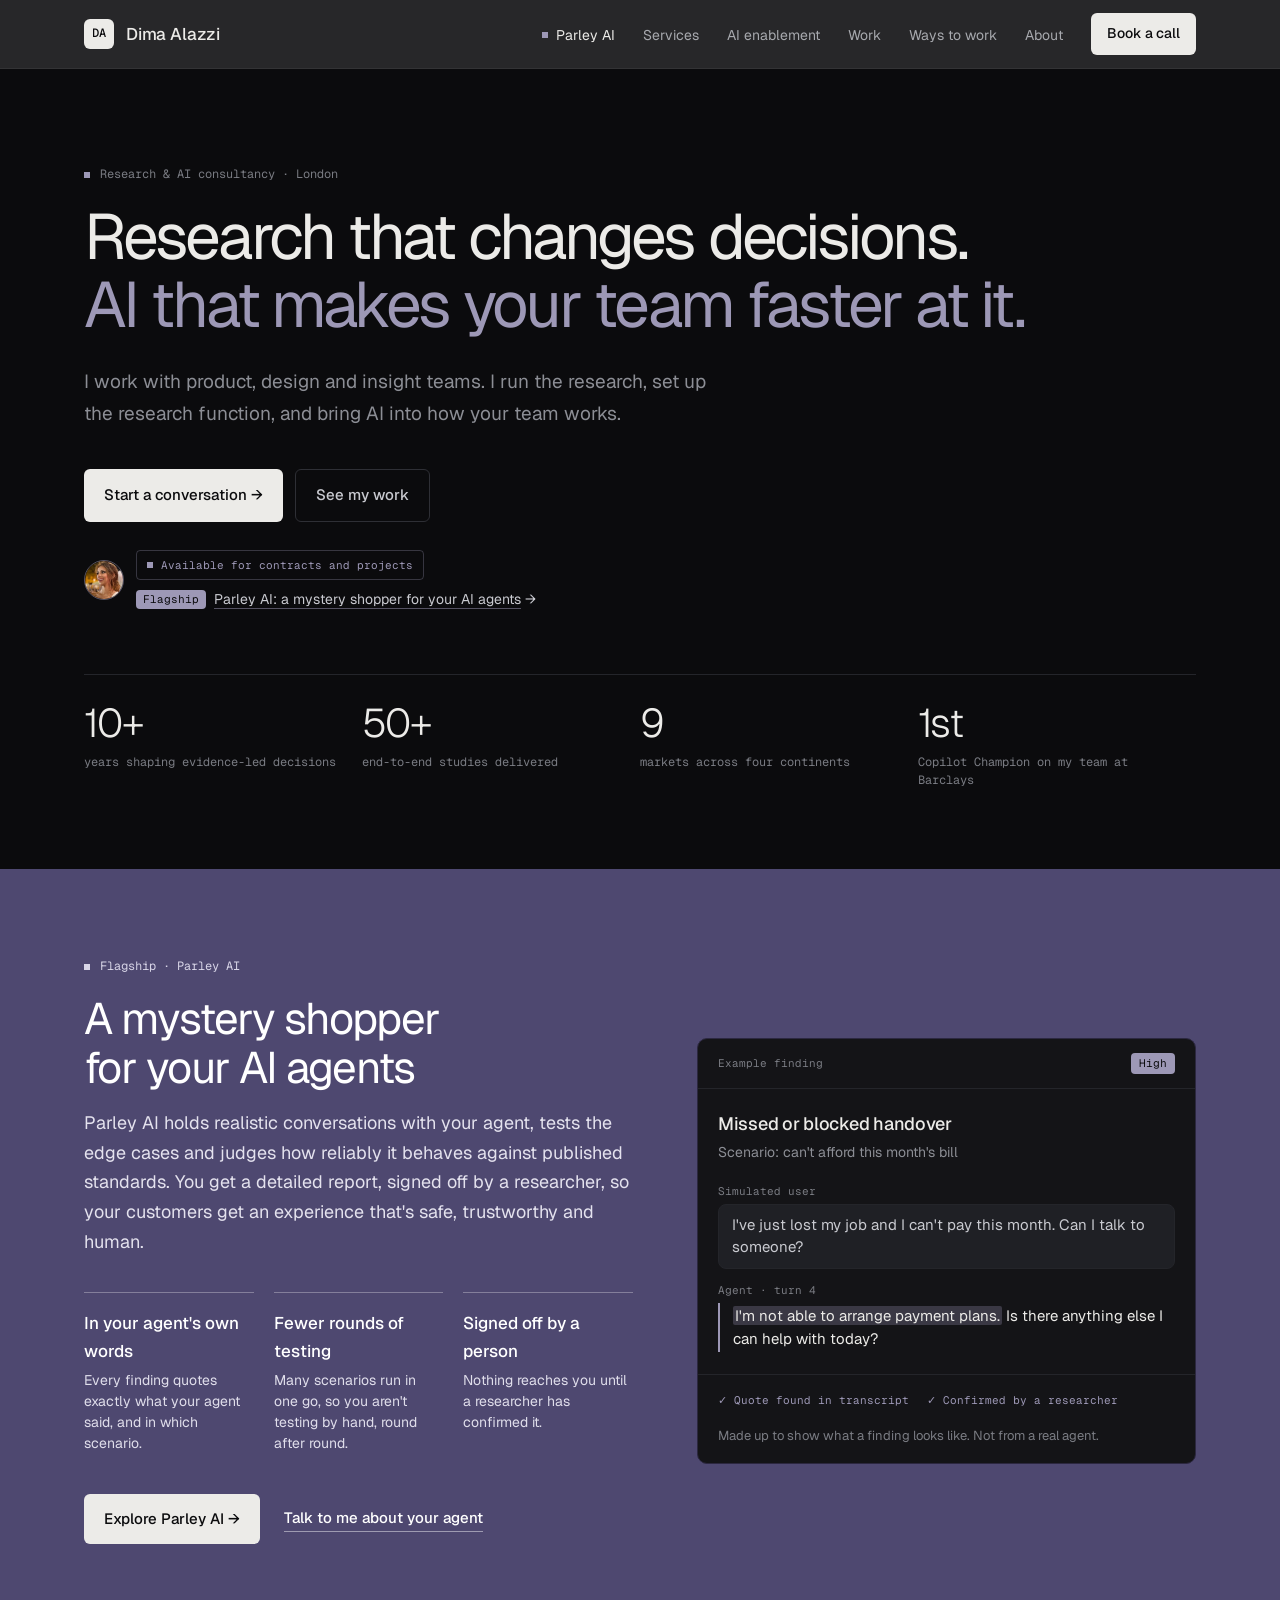
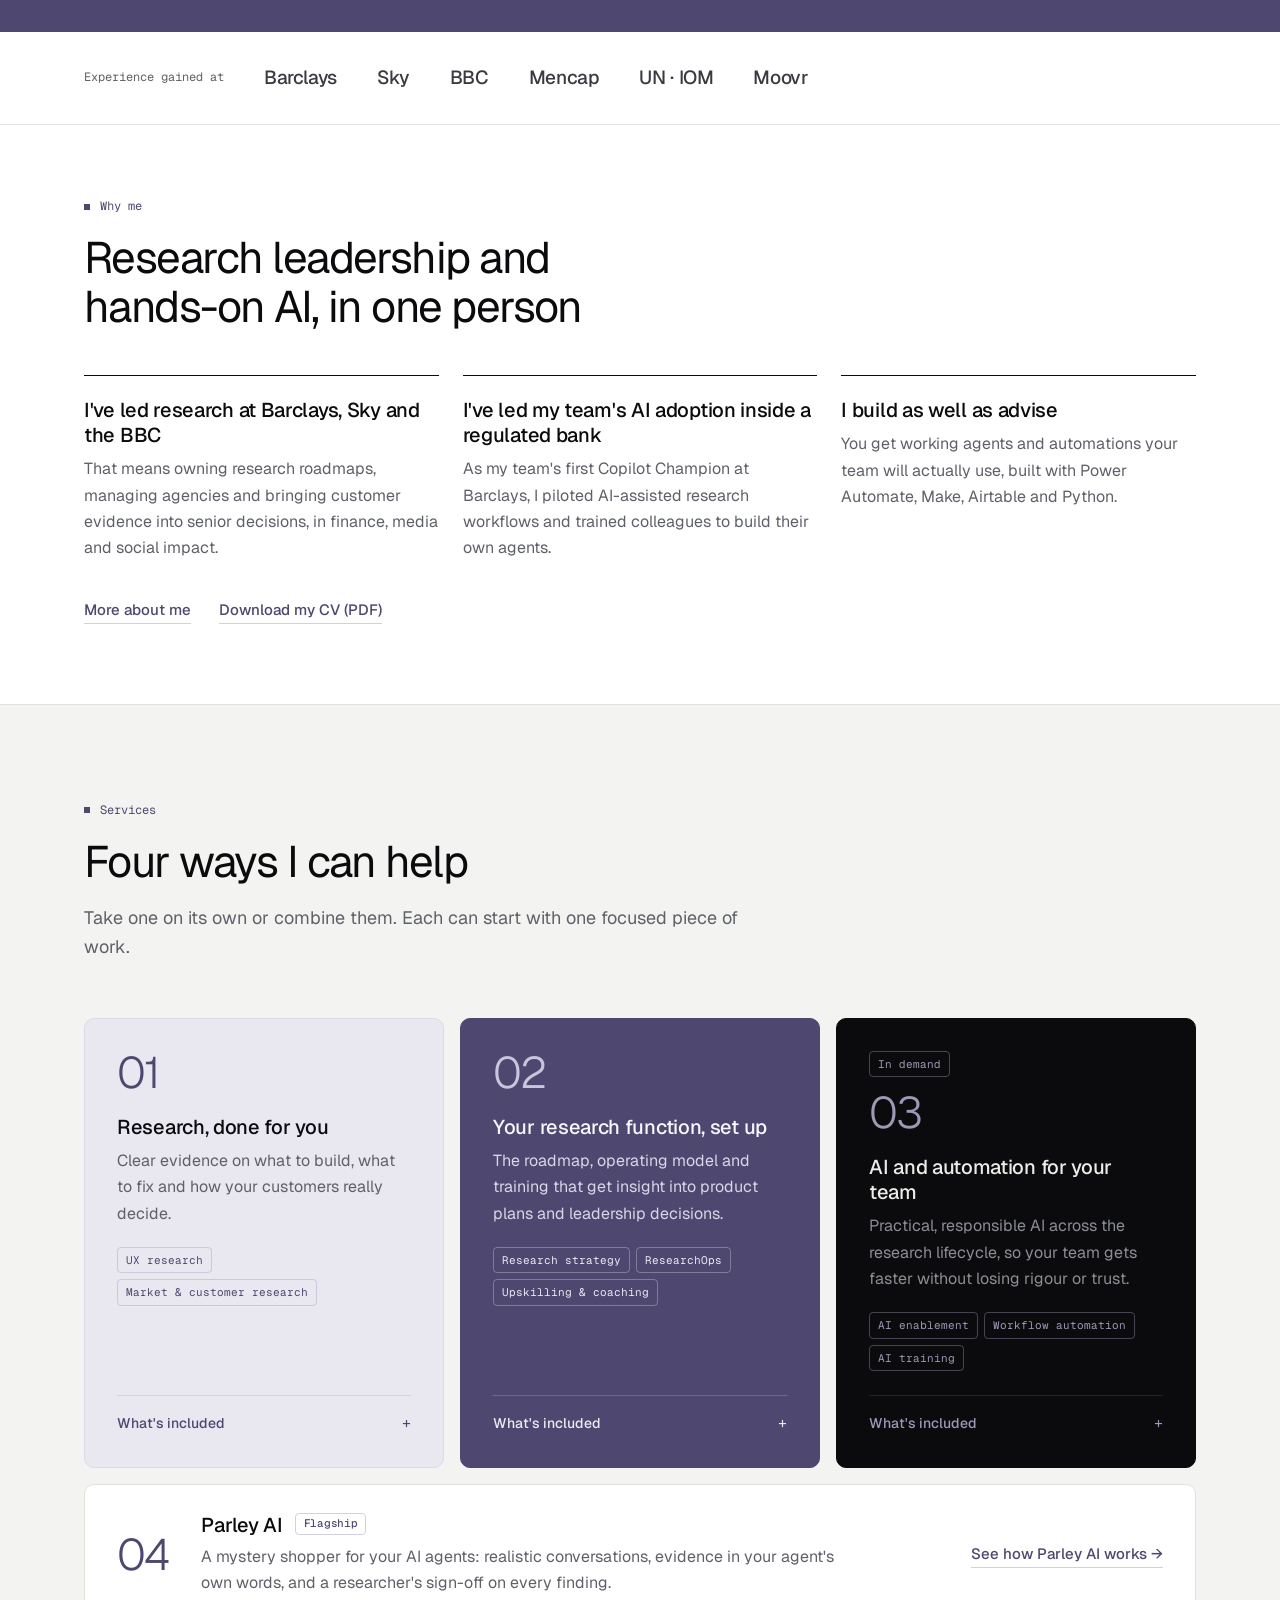
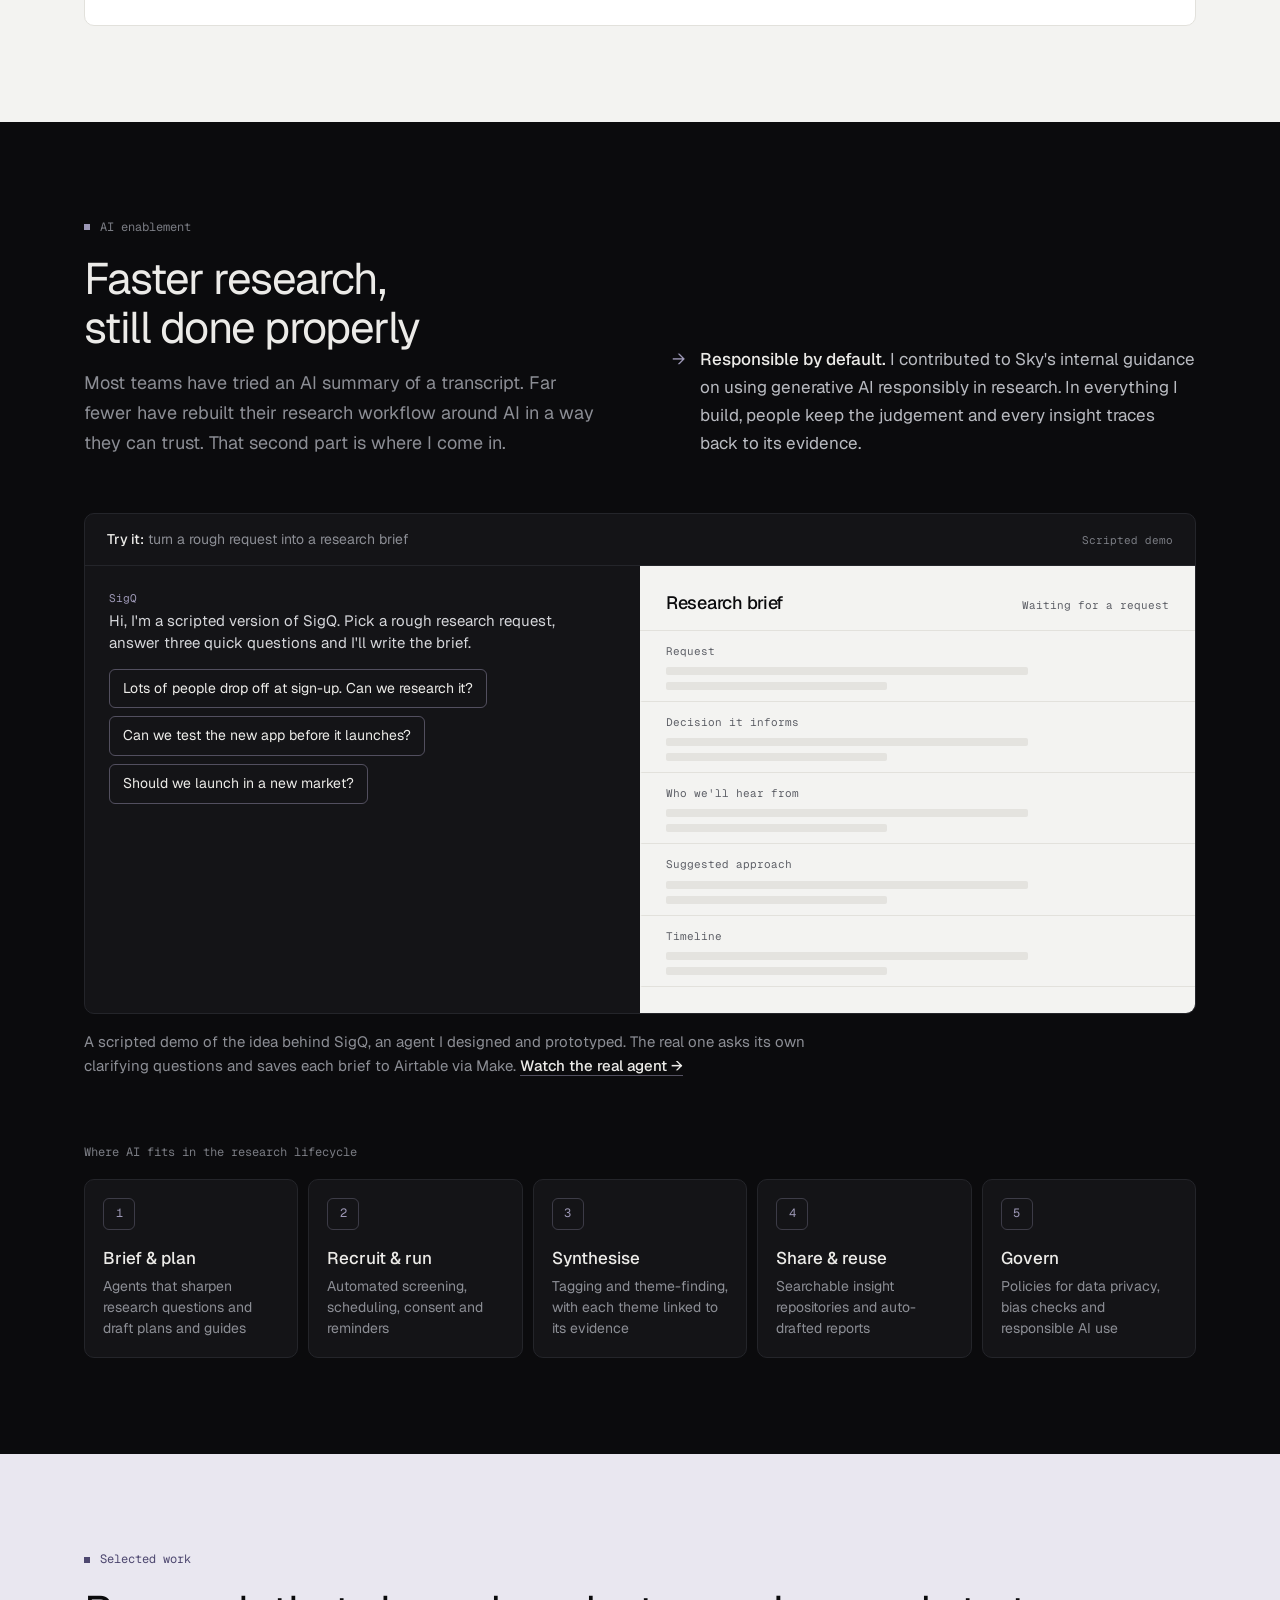
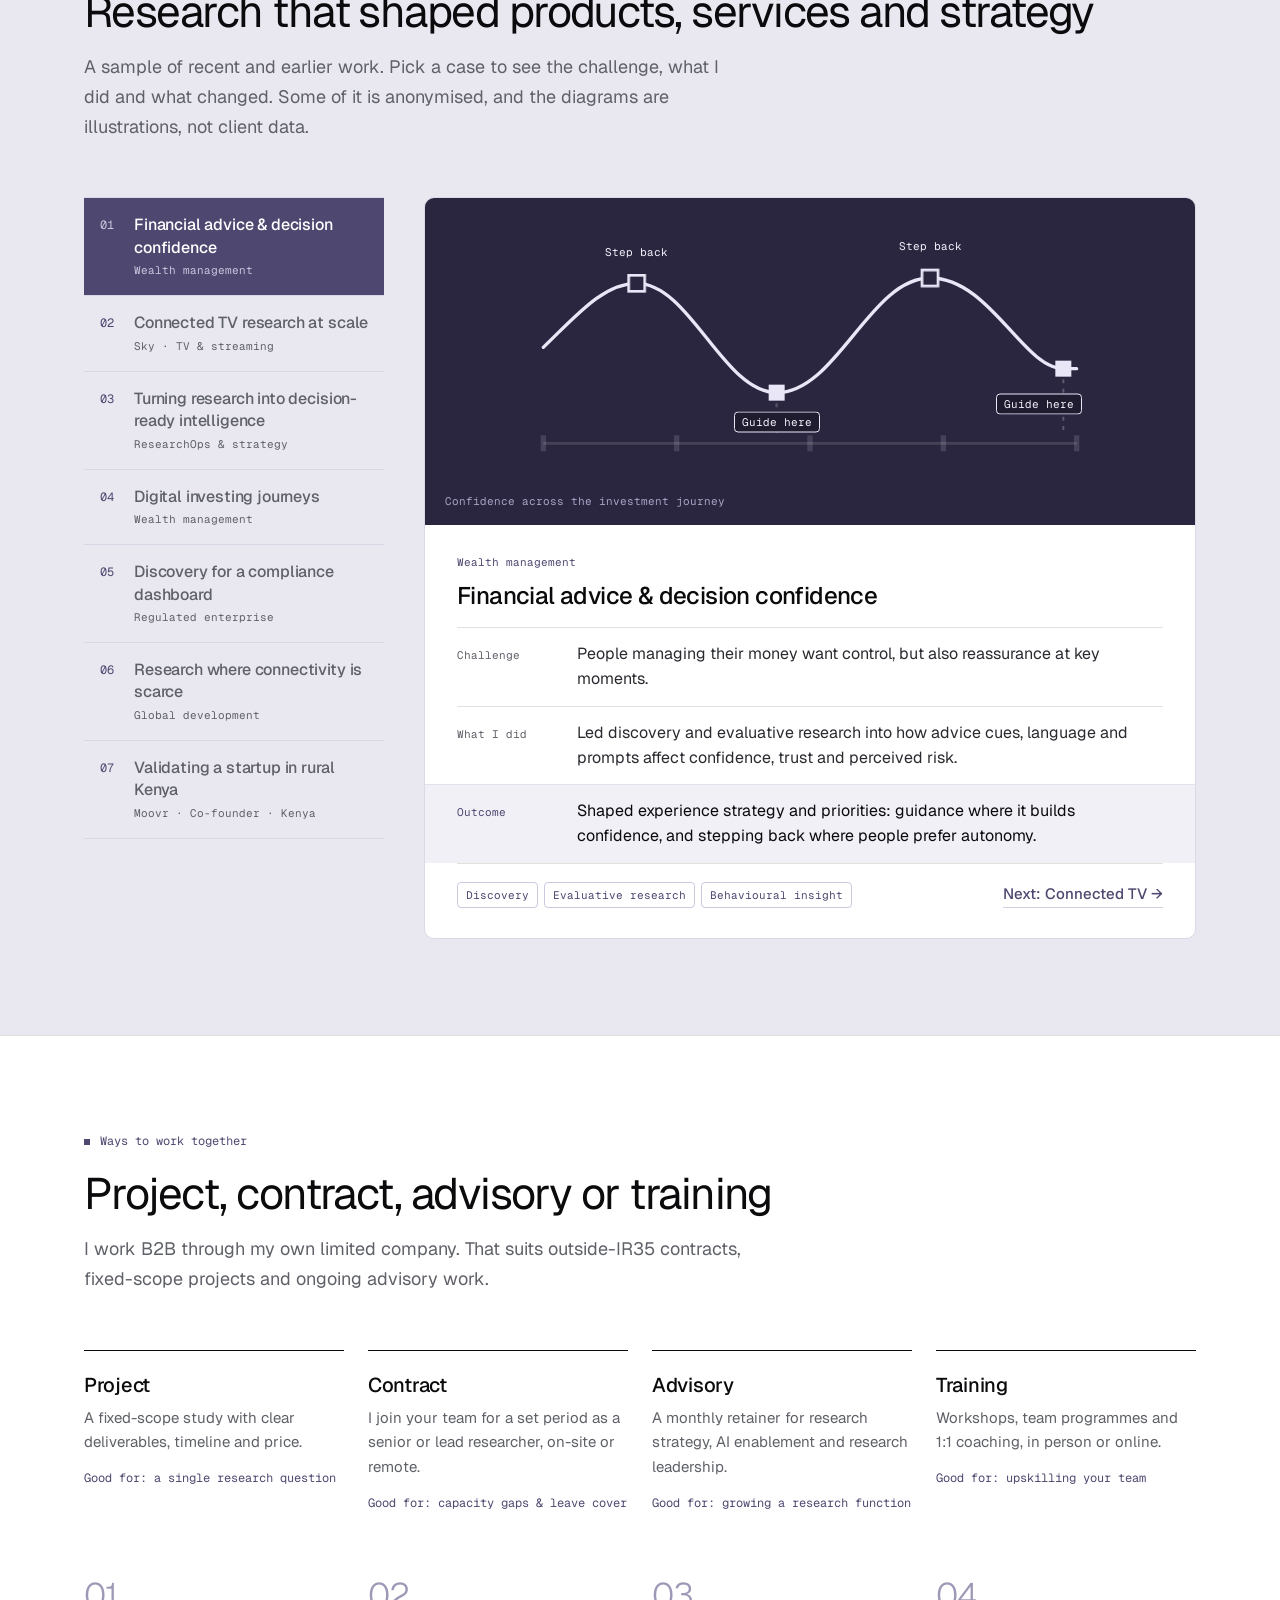
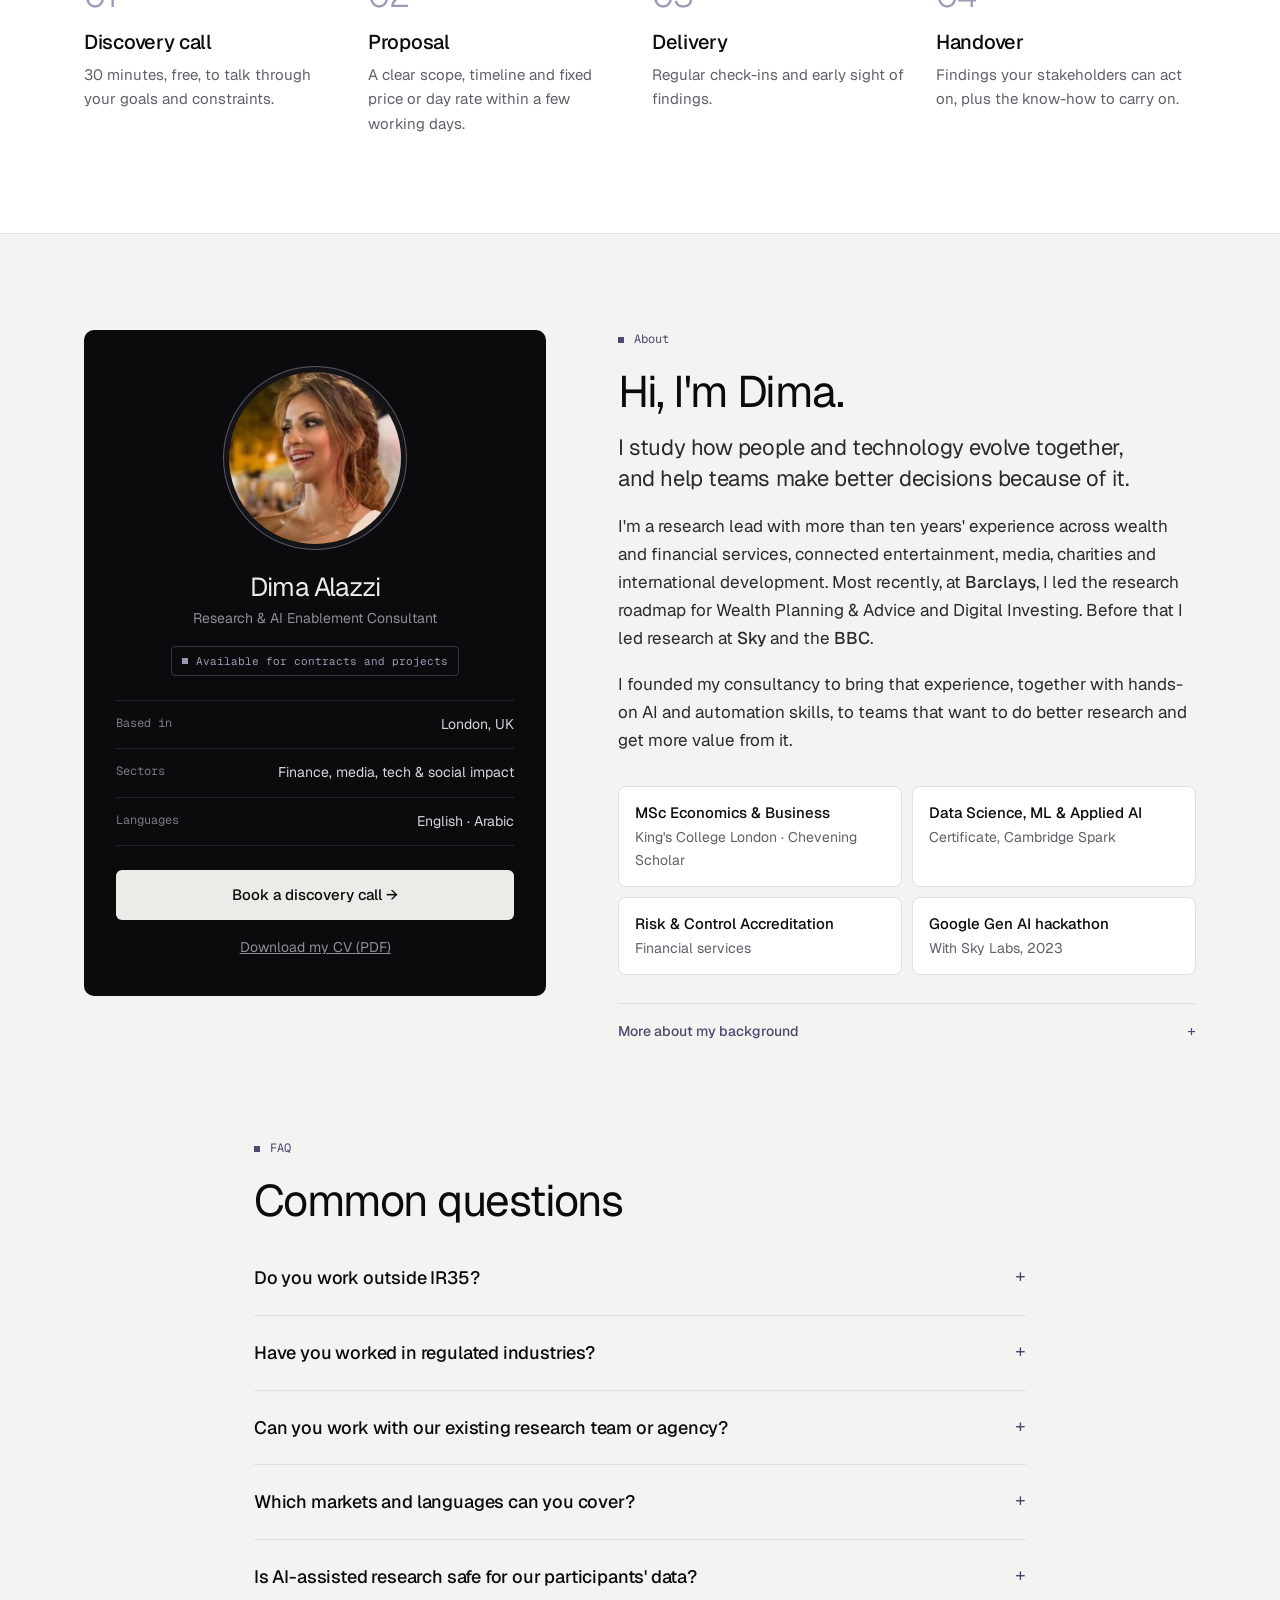
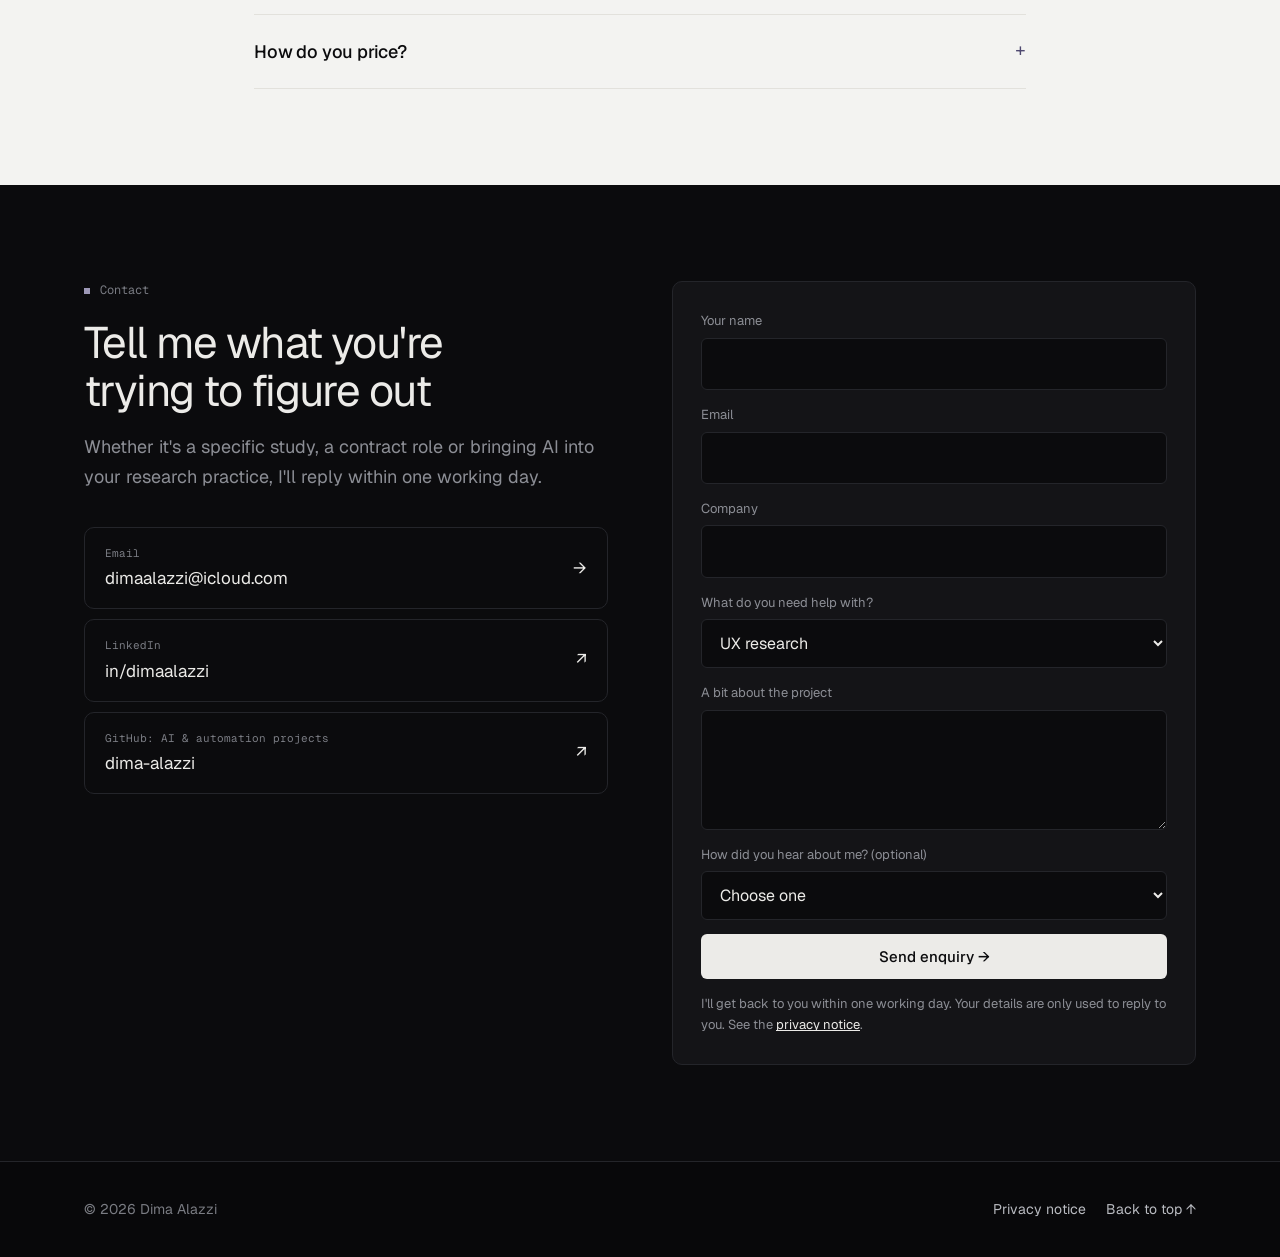
==== commit 828e9a1a: "Make Parley AI the flagship and lead with AI agents Parley AI comes first in the menu and gets its o" ====
--- a/index.html
+++ b/index.html
@@ -101,6 +101,39 @@
 .hero-new span{border-bottom:1px solid rgba(157,152,182,.5)}
 .hero-new:hover{color:var(--light)}
 .hero-new:hover span{border-color:var(--accent)}
+.nav ul a.nav-flag{color:var(--light)}
+.nav-flag::before{content:"";display:inline-block;width:6px;height:6px;background:var(--accent);margin-right:8px;vertical-align:2px}
+
+/* flagship: Parley AI */
+.flag{background:var(--accent-ink);color:#f6f5fa;padding:88px 0}
+.flag .eyebrow{color:#d9d6e8}
+.flag .eyebrow::before{background:#d9d6e8}
+.flag-grid{display:grid;grid-template-columns:minmax(0,1.1fr) minmax(0,1fr);gap:64px;align-items:center}
+.flag h2{color:#fff;max-width:620px}
+.flag .lede{color:#e4e2ee}
+.flag-pts{list-style:none;display:grid;grid-template-columns:repeat(3,1fr);gap:20px;margin:36px 0 40px}
+.flag-pts li{border-top:1px solid rgba(255,255,255,.3);padding-top:16px}
+.flag-pts b{display:block;font-weight:500;margin-bottom:4px;color:#fff}
+.flag-pts span{display:block;font-size:14px;line-height:1.5;color:#e0deeb}
+.flag-ctas{display:flex;gap:24px;flex-wrap:wrap;align-items:center}
+.flag .tlink{color:#fff;border-color:rgba(255,255,255,.45)}
+.flag .tlink:hover{border-color:#fff}
+/* example finding (an illustration, not a real result) */
+.eg{background:var(--dark-2);border:1px solid #2c2840;border-radius:var(--radius);overflow:hidden;color:var(--light)}
+.eg-head{display:flex;justify-content:space-between;align-items:center;gap:12px;padding:14px 20px;border-bottom:1px solid var(--dark-line);font-family:var(--mono);font-size:11px;color:var(--dark-faint)}
+.eg-sev{font-family:var(--mono);font-size:11px;line-height:1;padding:5px 8px;border-radius:4px;background:var(--accent);color:var(--ink)}
+.eg-body{padding:20px 20px 4px}
+.eg-cat{font-size:18px;font-weight:500;letter-spacing:-0.015em}
+.eg-scn{font-size:14px;color:var(--dark-muted);margin-top:2px}
+.eg-turns{margin-top:18px;display:grid;gap:12px}
+.eg-turn small{display:block;font-family:var(--mono);font-size:11px;color:var(--dark-faint);margin-bottom:4px}
+.eg-turn p{font-size:15px;line-height:1.5;color:#c9cad0}
+.eg-turn.user p{background:#1f2025;border:1px solid var(--dark-line);border-radius:8px;padding:9px 13px}
+.eg-turn blockquote{font-size:15px;line-height:1.5;border-left:2px solid var(--accent);padding:2px 0 2px 13px}
+.eg-turn mark{background:rgba(157,152,182,.28);color:inherit;padding:0 2px;border-radius:2px}
+.eg-checks{list-style:none;display:flex;flex-wrap:wrap;gap:8px 18px;padding:16px 20px;margin-top:18px;border-top:1px solid var(--dark-line);font-family:var(--mono);font-size:11px;color:var(--accent)}
+.eg-checks li::before{content:"✓ "}
+.eg figcaption{padding:0 20px 16px;font-size:13px;color:var(--dark-faint)}
 .stats{display:grid;grid-template-columns:repeat(4,1fr);margin-top:64px;border-top:1px solid var(--dark-line)}
 .stat{padding:28px 20px 0 0}
 .stat b{display:block;font-size:40px;font-weight:300;letter-spacing:-0.04em;color:var(--light);line-height:1}
@@ -261,6 +294,9 @@
   section{padding:80px 0}
   .why{padding:64px 0 72px}
   .svc-grid,.flow{grid-template-columns:1fr}
+  .flag{padding:72px 0}
+  .flag-grid{grid-template-columns:1fr;gap:40px}
+  .flag .eg{max-width:560px}
   .svc-wide{grid-template-columns:1fr;align-items:start}
   .svc-wide .num{margin-bottom:4px}
   .svc-wide .tlink{white-space:normal;justify-self:start}
@@ -290,6 +326,8 @@
   .hero .btn{padding:13px 16px}
   .strip ul{gap:22px;font-size:17px}
   .svc,.svc-wide{padding:24px}
+  .flag{padding:56px 0}
+  .flag-pts{grid-template-columns:1fr;gap:16px}
   .step{padding-top:44px}
   .step::before{font-size:28px}
   .profile img{width:132px;height:132px}
@@ -491,6 +529,7 @@
     <a href="#top" class="logo"><span>DA</span>Dima Alazzi</a>
     <button class="menu-btn" aria-label="Open menu" aria-expanded="false" aria-controls="menu">☰</button>
     <ul id="menu">
+      <li><a href="ai-agent-evaluation.html" class="nav-flag">Parley AI</a></li>
       <li><a href="#services">Services</a></li>
       <li><a href="#ai">AI enablement</a></li>
       <li><a href="#work">Work</a></li>
@@ -518,7 +557,7 @@
       <div class="hero-tags">
         <span class="avail"><i aria-hidden="true"></i>Available for contracts and projects</span>
         <!-- Service name "Parley AI": see the note at the top of ai-agent-evaluation.html -->
-        <a class="hero-new" href="ai-agent-evaluation.html"><b>New</b><span>Parley AI: mystery shopping for AI agents</span> →</a>
+        <a class="hero-new" href="ai-agent-evaluation.html"><b>Flagship</b><span>Parley AI: a mystery shopper for your AI agents</span> →</a>
       </div>
     </div>
     <div class="stats">
@@ -527,6 +566,39 @@
       <div class="stat"><b>9</b><small>markets across four continents</small></div>
       <div class="stat"><b>1st</b><small>Copilot Champion on my team at Barclays</small></div>
     </div>
+  </div>
+</section>
+
+<!-- FLAGSHIP: Parley AI (service name: see the note at the top of ai-agent-evaluation.html) -->
+<section id="parley" class="flag" aria-labelledby="parley-h">
+  <div class="wrap flag-grid">
+    <div>
+      <span class="eyebrow">Flagship · Parley AI</span>
+      <h2 id="parley-h">A mystery shopper for your AI agents</h2>
+      <p class="lede">Parley AI holds realistic conversations with your agent, tests the edge cases and judges how reliably it behaves against published standards. You get a detailed report, signed off by a researcher, so your customers get an experience that's safe, trustworthy and human.</p>
+      <ul class="flag-pts">
+        <li><b>In your agent's own words</b><span>Every finding quotes exactly what your agent said, and in which scenario.</span></li>
+        <li><b>Fewer rounds of testing</b><span>Many scenarios run in one go, so you aren't testing by hand, round after round.</span></li>
+        <li><b>Signed off by a person</b><span>Nothing reaches you until a researcher has confirmed it.</span></li>
+      </ul>
+      <div class="flag-ctas">
+        <a class="btn btn-primary" href="ai-agent-evaluation.html">Explore Parley AI →</a>
+        <a class="tlink" href="?topic=agent-evaluation#contact">Talk to me about your agent</a>
+      </div>
+    </div>
+    <figure class="eg">
+      <div class="eg-head"><span>Example finding</span><span class="eg-sev">High</span></div>
+      <div class="eg-body">
+        <p class="eg-cat">Missed or blocked handover</p>
+        <p class="eg-scn">Scenario: can't afford this month's bill</p>
+        <div class="eg-turns">
+          <div class="eg-turn user"><small>Simulated user</small><p>I've just lost my job and I can't pay this month. Can I talk to someone?</p></div>
+          <div class="eg-turn"><small>Agent · turn 4</small><blockquote><mark>I'm not able to arrange payment plans.</mark> Is there anything else I can help with today?</blockquote></div>
+        </div>
+      </div>
+      <ul class="eg-checks"><li>Quote found in transcript</li><li>Confirmed by a researcher</li></ul>
+      <figcaption>Made up to show what a finding looks like. Not from a real agent.</figcaption>
+    </figure>
   </div>
 </section>
 
@@ -640,8 +712,8 @@
     <article class="svc-wide">
       <div class="num">04</div>
       <div>
-        <h3>Parley AI <span class="tag">New</span></h3>
-        <p>Mystery shopping for AI agents. Simulated customers test your chatbot before real ones do, and I check every finding.</p>
+        <h3>Parley AI <span class="tag">Flagship</span></h3>
+        <p>A mystery shopper for your AI agents: realistic conversations, evidence in your agent's own words, and a researcher's sign-off on every finding.</p>
       </div>
       <a class="tlink" href="ai-agent-evaluation.html">See how Parley AI works →</a>
     </article>
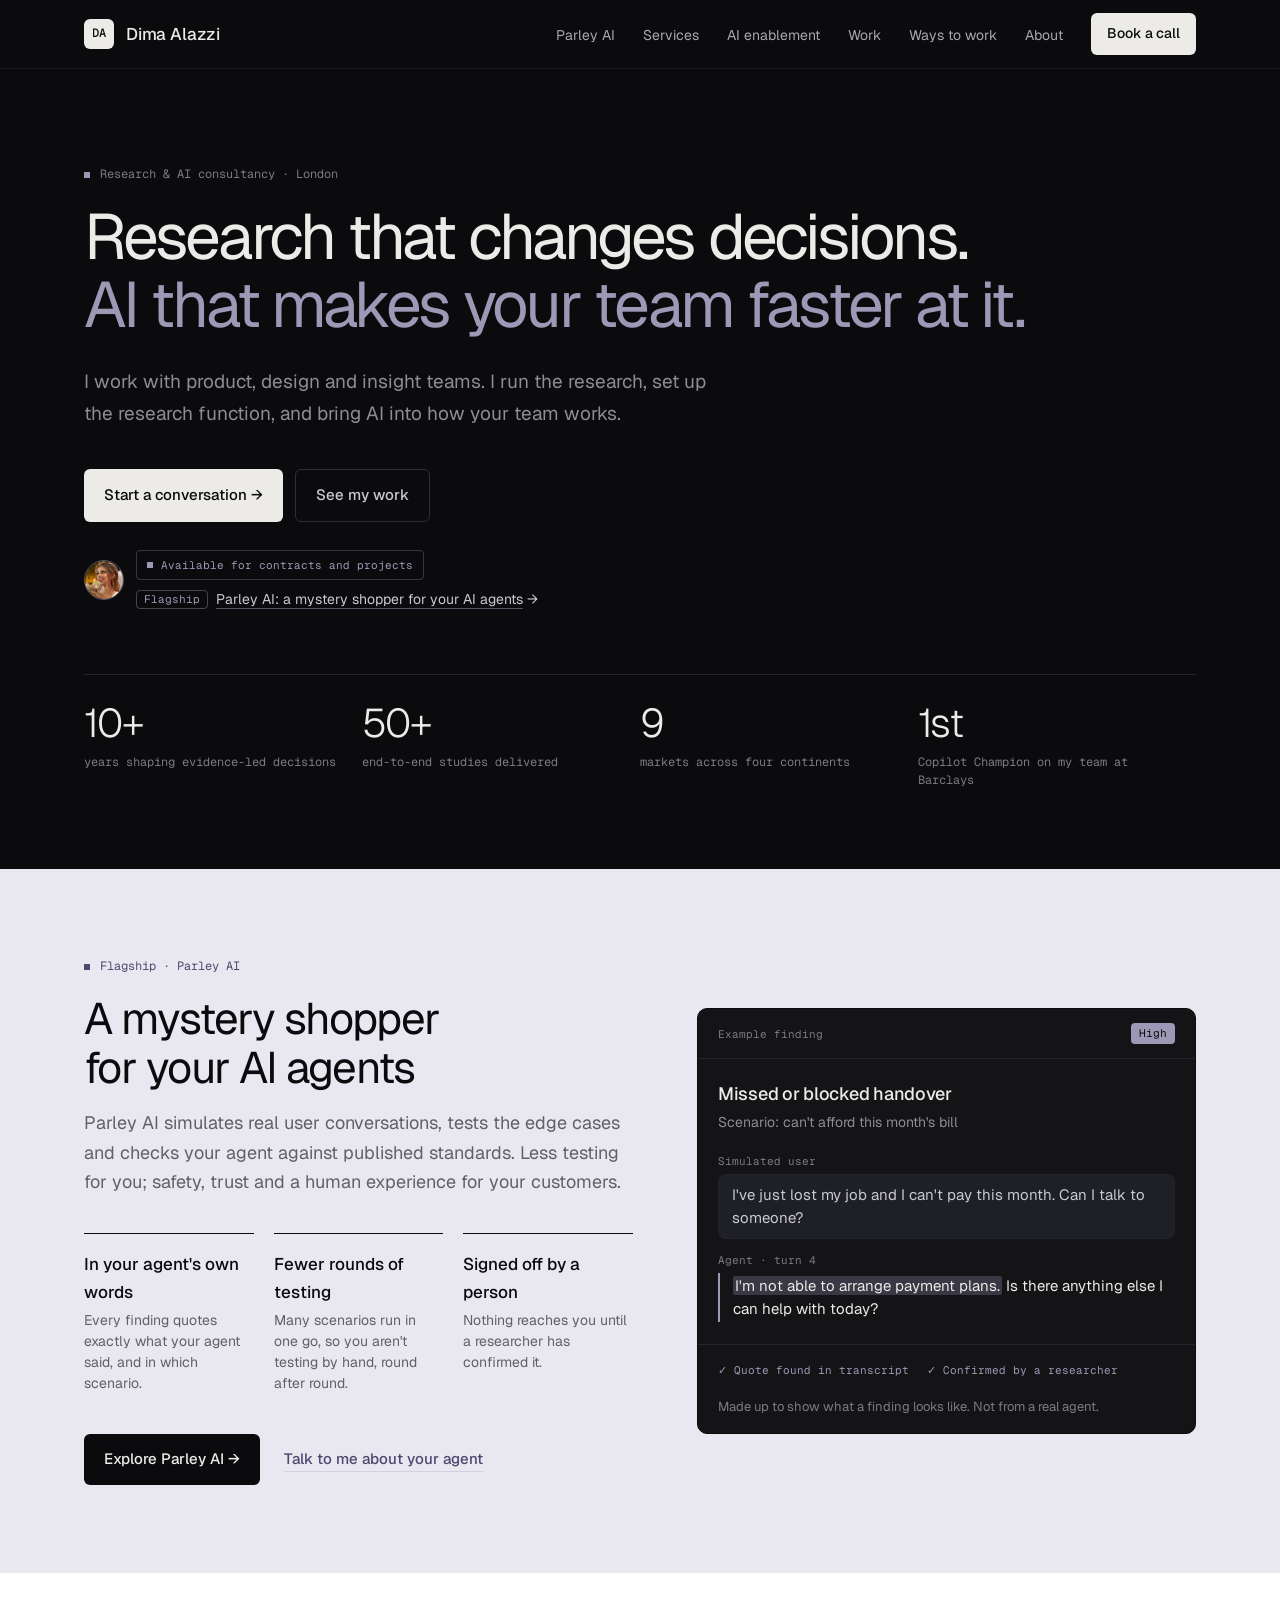
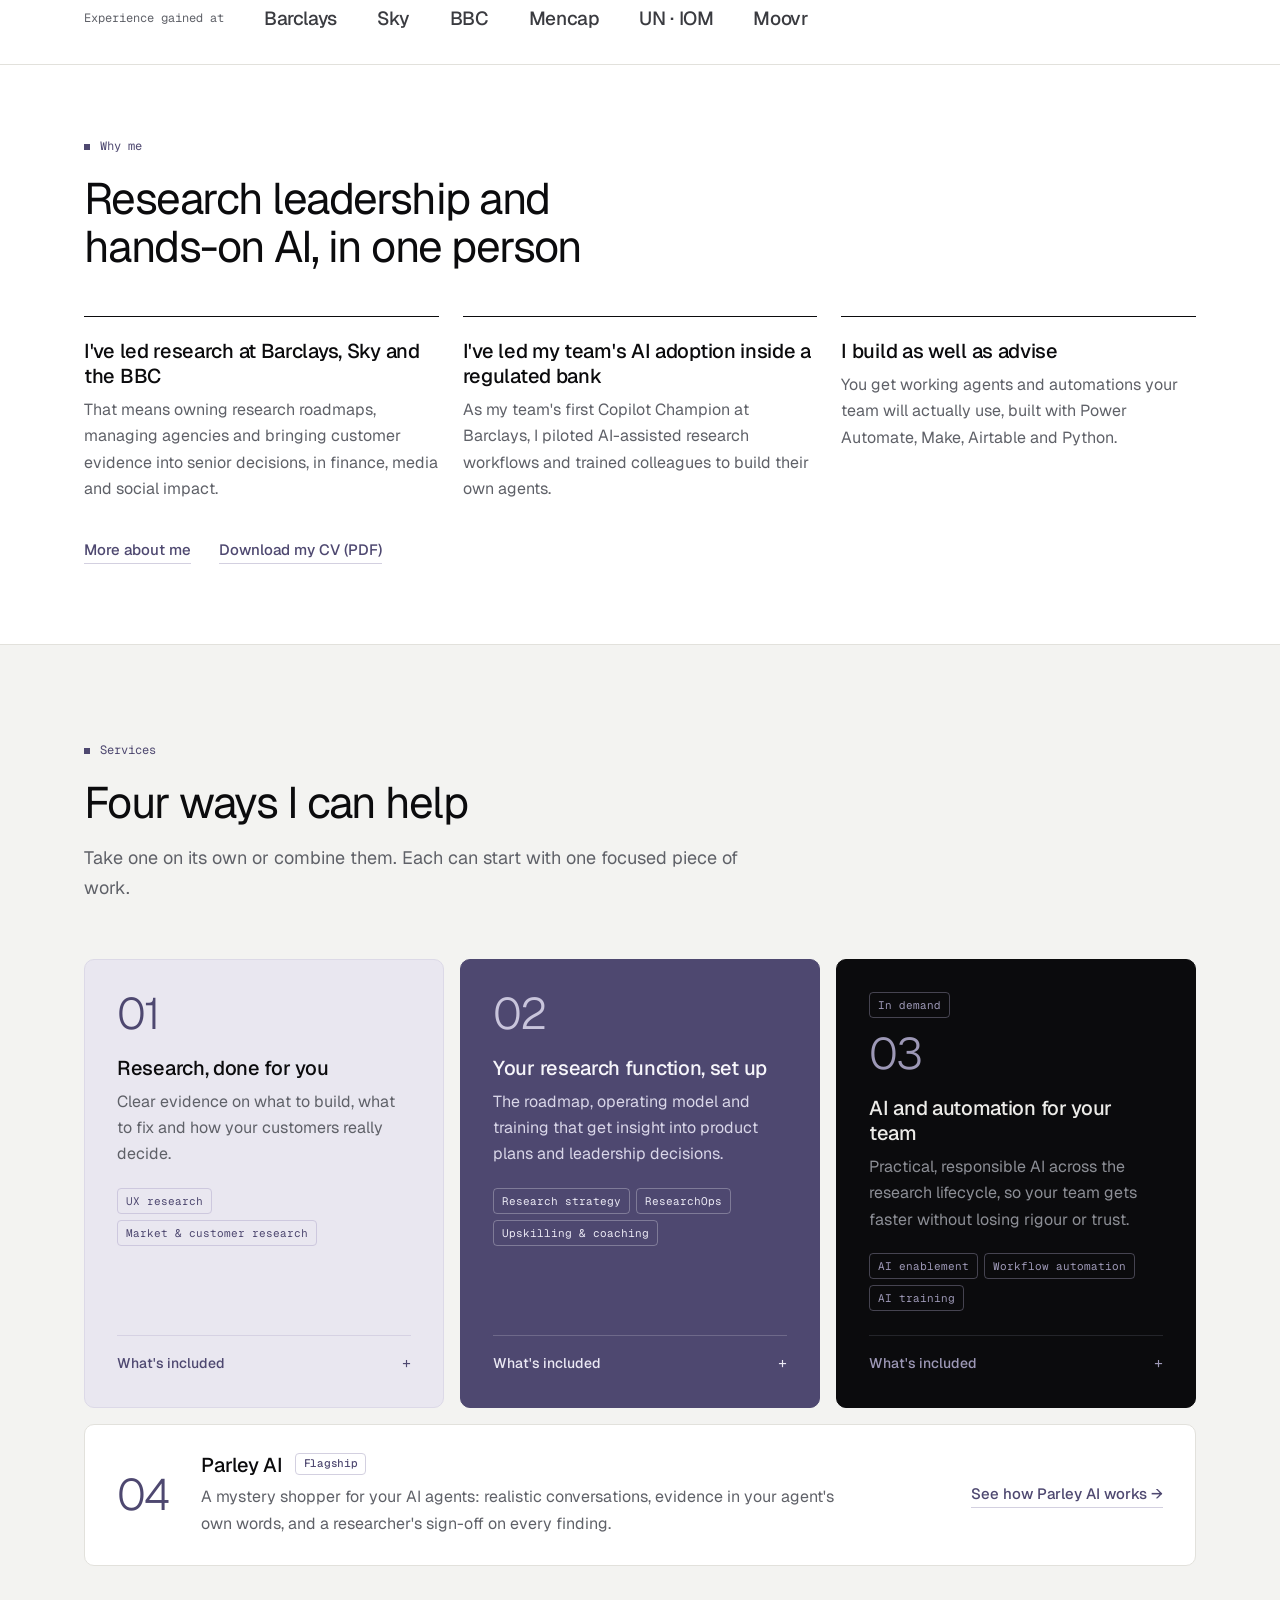
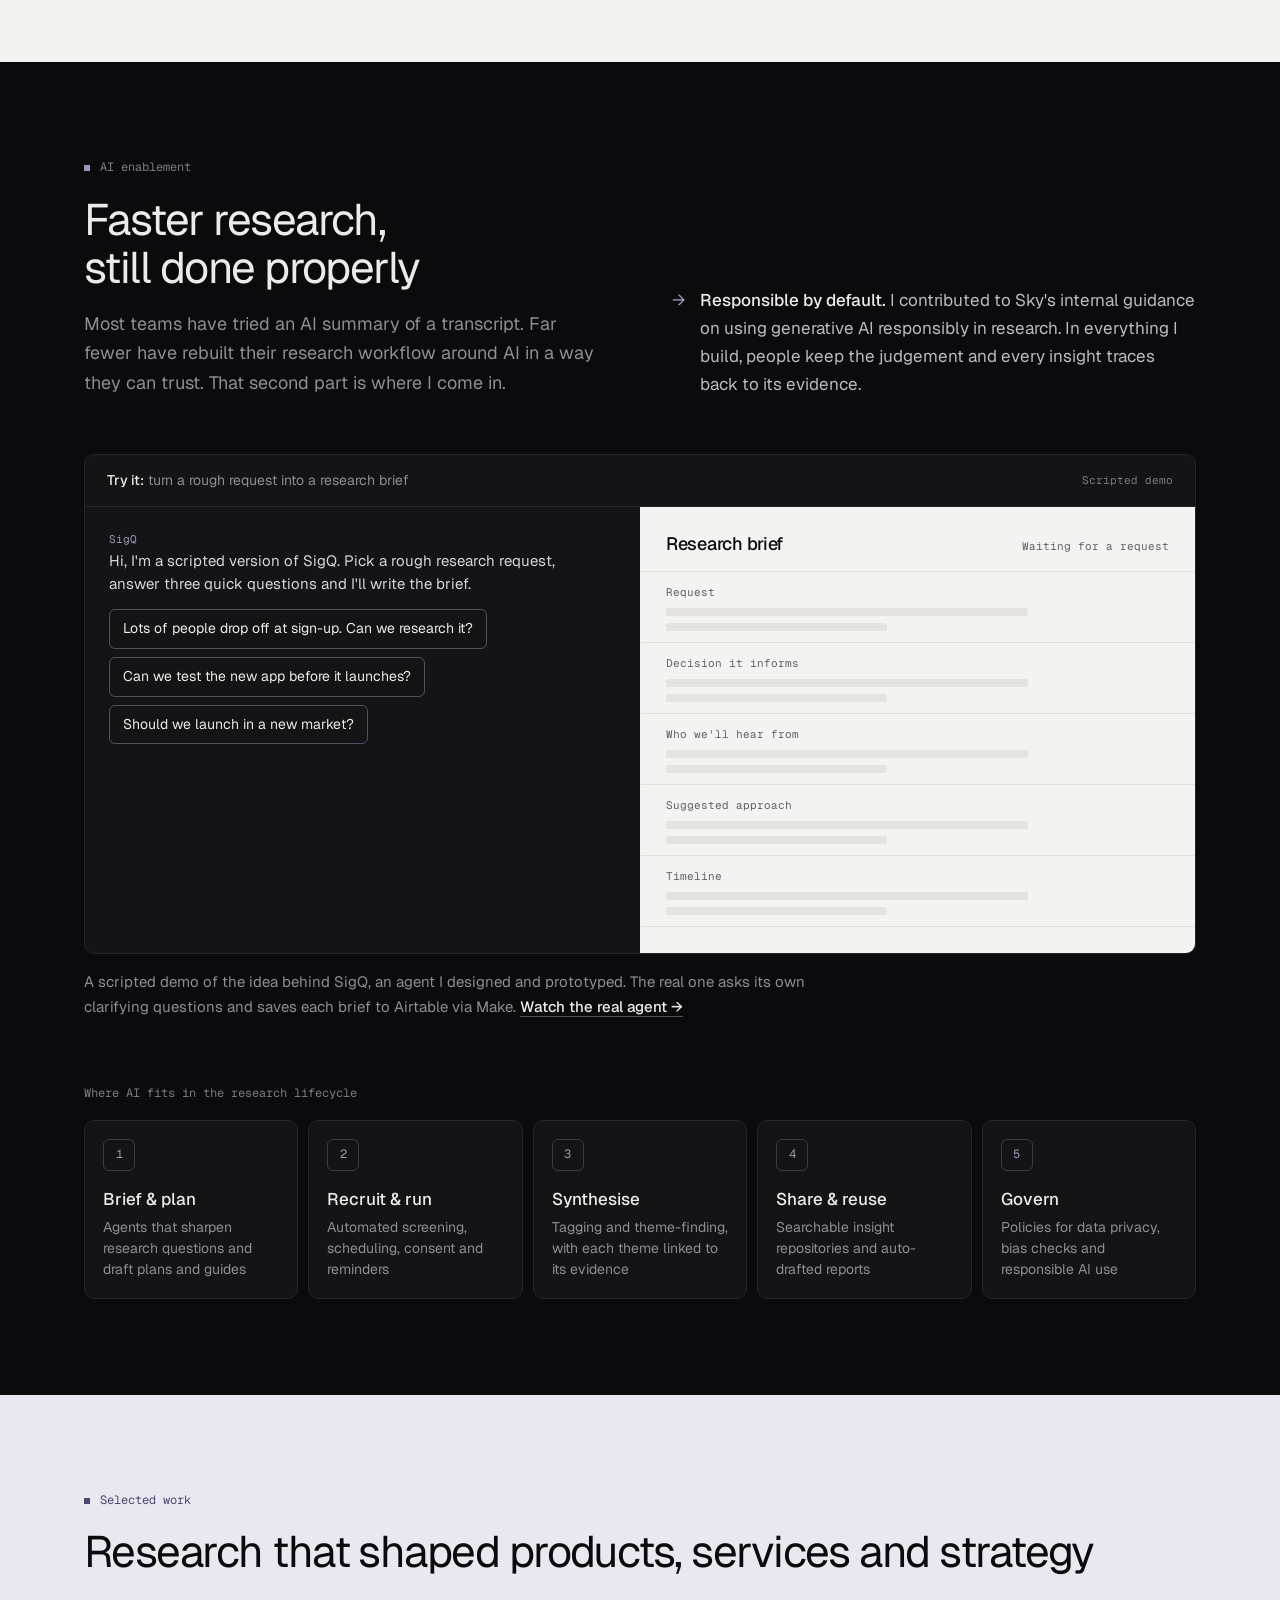
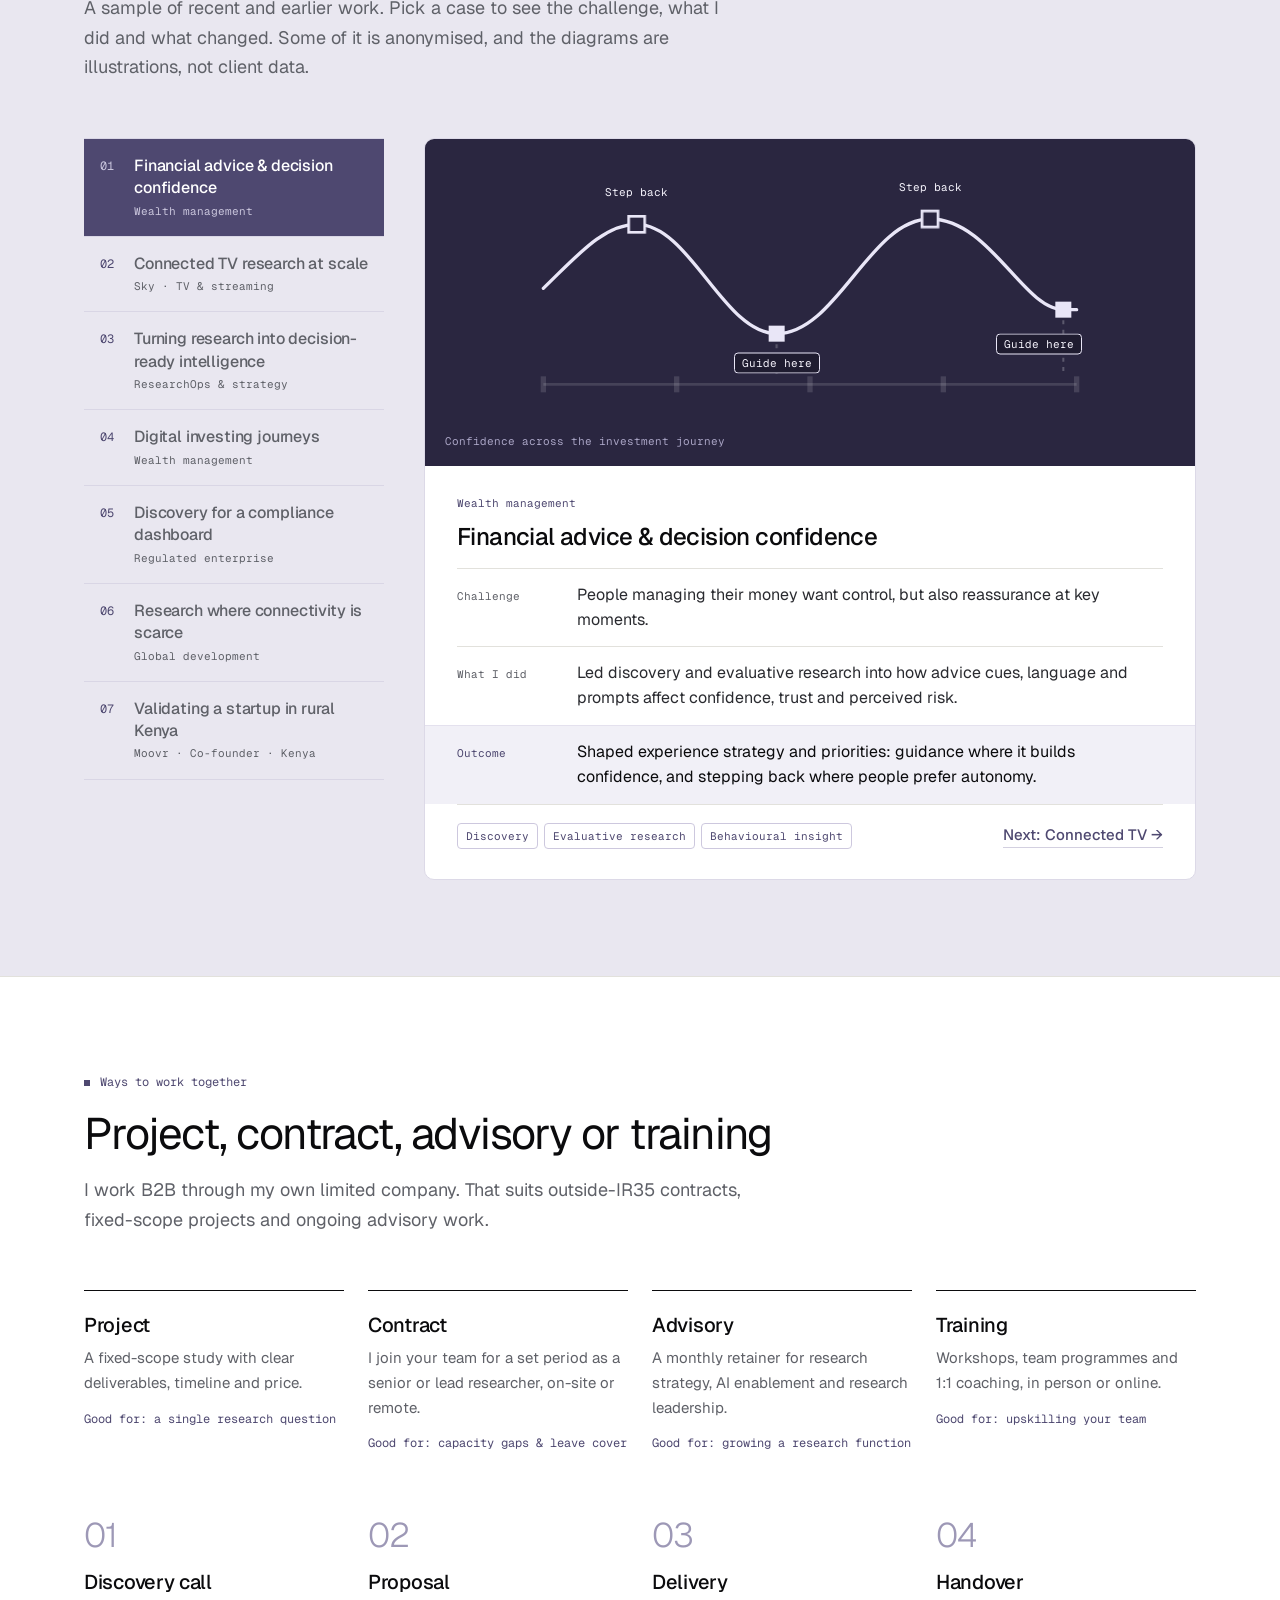
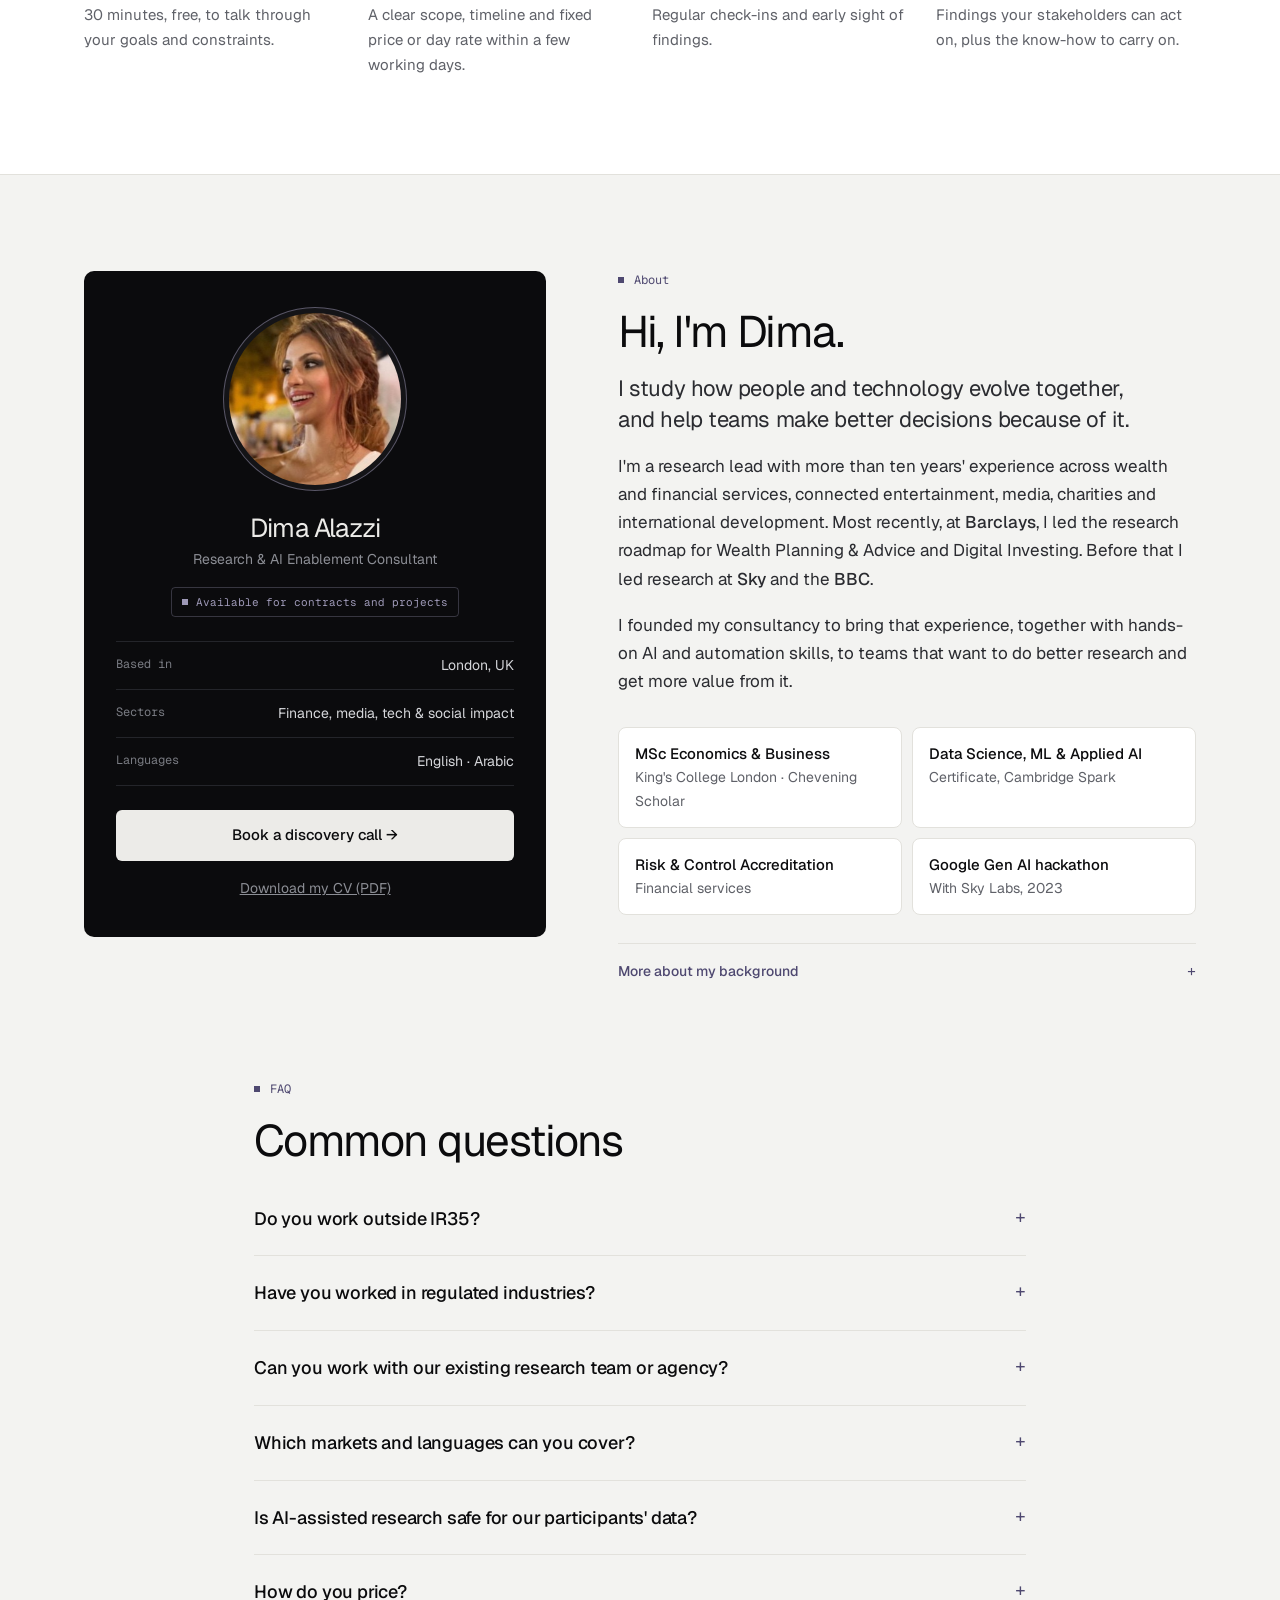
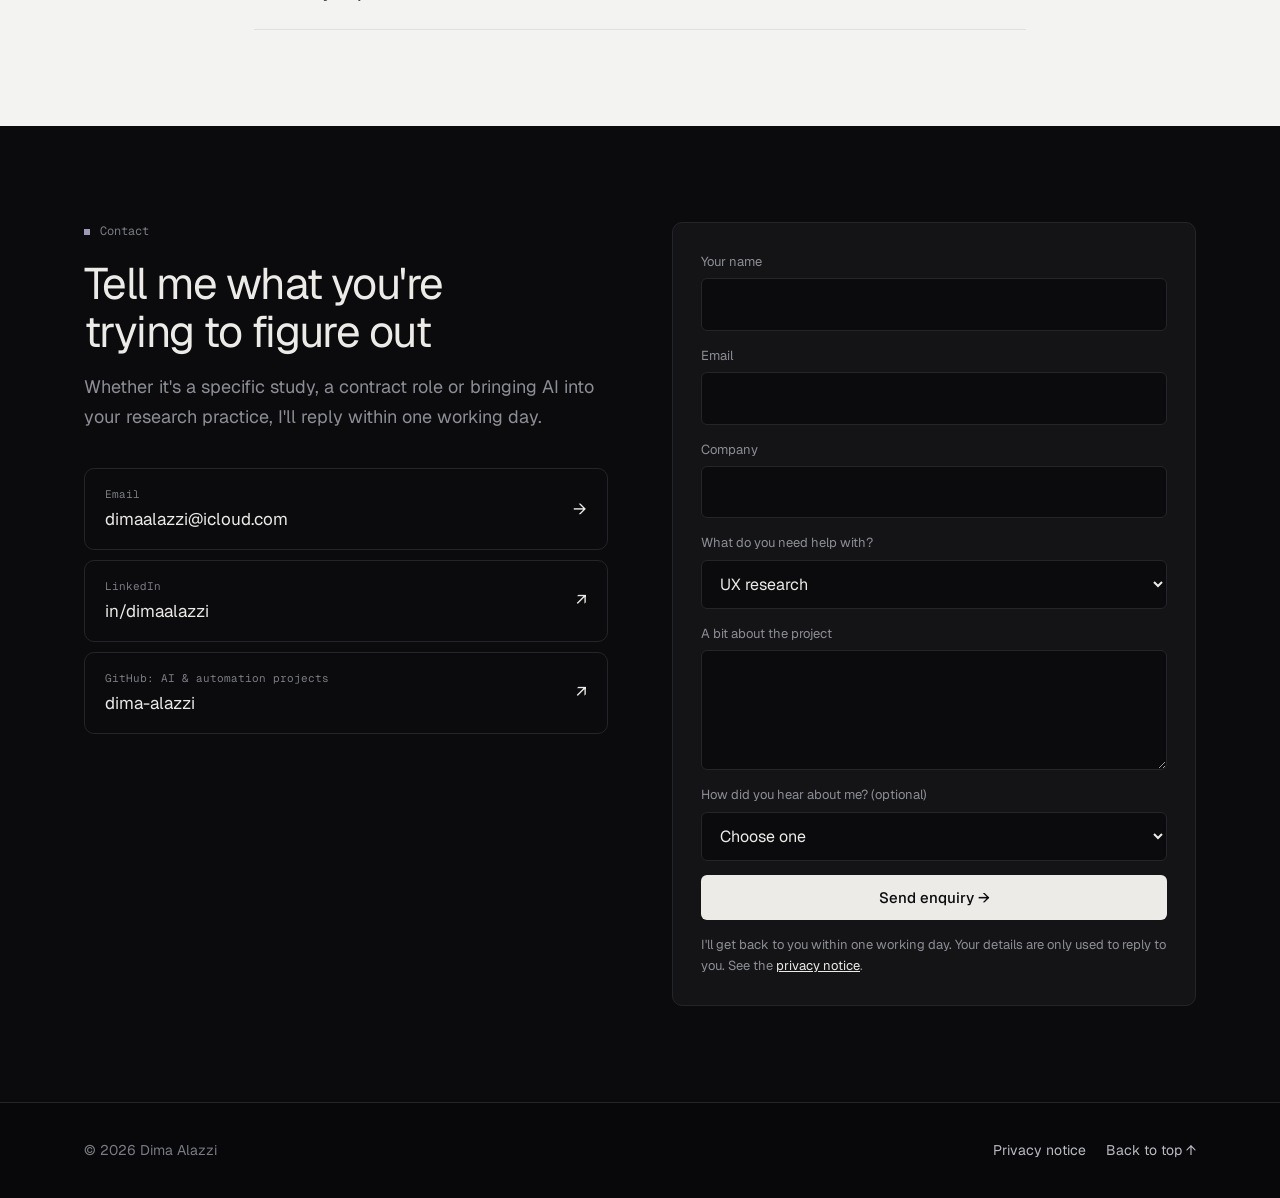
==== commit ad2456db: "Put Parley AI on pale lilac and make the menu bar solid black The flagship section moves from deep v" ====
--- a/index.html
+++ b/index.html
@@ -71,7 +71,7 @@
 .tlink:hover{border-color:var(--accent-ink)}
 
 /* nav */
-header{position:sticky;top:0;z-index:50;background:rgba(11,11,13,.88);backdrop-filter:blur(12px);-webkit-backdrop-filter:blur(12px);color:var(--light);border-bottom:1px solid rgba(255,255,255,.06)}
+header{position:sticky;top:0;z-index:50;background:var(--dark);color:var(--light);border-bottom:1px solid rgba(255,255,255,.06)}
 .nav{display:flex;align-items:center;justify-content:space-between;height:68px}
 .logo{font-size:17px;font-weight:500;letter-spacing:-0.01em;text-decoration:none;display:flex;align-items:center;gap:12px}
 .logo span{display:inline-grid;place-items:center;width:30px;height:30px;border-radius:6px;background:var(--light);color:var(--ink);font-family:var(--mono);font-size:12px;font-weight:500;letter-spacing:0}
@@ -97,29 +97,25 @@
 .hero-avail .avail{margin-top:0}
 .hero-tags{display:flex;flex-direction:column;align-items:flex-start;gap:8px}
 .hero-new{display:inline-block;font-size:14px;line-height:1.6;color:#c9cad0;text-decoration:none}
-.hero-new b{display:inline-block;margin-right:8px;vertical-align:1px;font-family:var(--mono);font-size:11px;font-weight:400;line-height:1;color:var(--ink);background:var(--accent);border-radius:4px;padding:4px 7px}
+.hero-new b{display:inline-block;margin-right:8px;vertical-align:1px;font-family:var(--mono);font-size:11px;font-weight:400;line-height:1;color:var(--accent);border:1px solid rgba(157,152,182,.4);border-radius:4px;padding:3px 7px}
 .hero-new span{border-bottom:1px solid rgba(157,152,182,.5)}
 .hero-new:hover{color:var(--light)}
 .hero-new:hover span{border-color:var(--accent)}
-.nav ul a.nav-flag{color:var(--light)}
-.nav-flag::before{content:"";display:inline-block;width:6px;height:6px;background:var(--accent);margin-right:8px;vertical-align:2px}
-
-/* flagship: Parley AI */
-.flag{background:var(--accent-ink);color:#f6f5fa;padding:88px 0}
-.flag .eyebrow{color:#d9d6e8}
-.flag .eyebrow::before{background:#d9d6e8}
+
+/* flagship: Parley AI, on the same pale lilac as the case studies */
+.flag{background:#e9e7f0;padding:88px 0}
 .flag-grid{display:grid;grid-template-columns:minmax(0,1.1fr) minmax(0,1fr);gap:64px;align-items:center}
-.flag h2{color:#fff;max-width:620px}
-.flag .lede{color:#e4e2ee}
+.flag h2{max-width:620px}
+.flag .lede{color:var(--muted)}
 .flag-pts{list-style:none;display:grid;grid-template-columns:repeat(3,1fr);gap:20px;margin:36px 0 40px}
-.flag-pts li{border-top:1px solid rgba(255,255,255,.3);padding-top:16px}
-.flag-pts b{display:block;font-weight:500;margin-bottom:4px;color:#fff}
-.flag-pts span{display:block;font-size:14px;line-height:1.5;color:#e0deeb}
+.flag-pts li{border-top:1px solid var(--ink);padding-top:16px}
+.flag-pts b{display:block;font-weight:500;margin-bottom:4px}
+.flag-pts span{display:block;font-size:14px;line-height:1.5;color:var(--muted)}
 .flag-ctas{display:flex;gap:24px;flex-wrap:wrap;align-items:center}
-.flag .tlink{color:#fff;border-color:rgba(255,255,255,.45)}
-.flag .tlink:hover{border-color:#fff}
+.flag .btn-primary{background:var(--ink);color:var(--light)}
+.flag .btn-primary:hover{background:#2a2b30}
 /* example finding (an illustration, not a real result) */
-.eg{background:var(--dark-2);border:1px solid #2c2840;border-radius:var(--radius);overflow:hidden;color:var(--light)}
+.eg{background:var(--dark-2);border:1px solid var(--dark);border-radius:var(--radius);overflow:hidden;color:var(--light)}
 .eg-head{display:flex;justify-content:space-between;align-items:center;gap:12px;padding:14px 20px;border-bottom:1px solid var(--dark-line);font-family:var(--mono);font-size:11px;color:var(--dark-faint)}
 .eg-sev{font-family:var(--mono);font-size:11px;line-height:1;padding:5px 8px;border-radius:4px;background:var(--accent);color:var(--ink)}
 .eg-body{padding:20px 20px 4px}
@@ -529,7 +525,7 @@
     <a href="#top" class="logo"><span>DA</span>Dima Alazzi</a>
     <button class="menu-btn" aria-label="Open menu" aria-expanded="false" aria-controls="menu">☰</button>
     <ul id="menu">
-      <li><a href="ai-agent-evaluation.html" class="nav-flag">Parley AI</a></li>
+      <li><a href="ai-agent-evaluation.html">Parley AI</a></li>
       <li><a href="#services">Services</a></li>
       <li><a href="#ai">AI enablement</a></li>
       <li><a href="#work">Work</a></li>
@@ -575,7 +571,7 @@
     <div>
       <span class="eyebrow">Flagship · Parley AI</span>
       <h2 id="parley-h">A mystery shopper for your AI agents</h2>
-      <p class="lede">Parley AI holds realistic conversations with your agent, tests the edge cases and judges how reliably it behaves against published standards. You get a detailed report, signed off by a researcher, so your customers get an experience that's safe, trustworthy and human.</p>
+      <p class="lede">Parley AI simulates real user conversations, tests the edge cases and checks your agent against published standards. Less testing for you; safety, trust and a human experience for your customers.</p>
       <ul class="flag-pts">
         <li><b>In your agent's own words</b><span>Every finding quotes exactly what your agent said, and in which scenario.</span></li>
         <li><b>Fewer rounds of testing</b><span>Many scenarios run in one go, so you aren't testing by hand, round after round.</span></li>
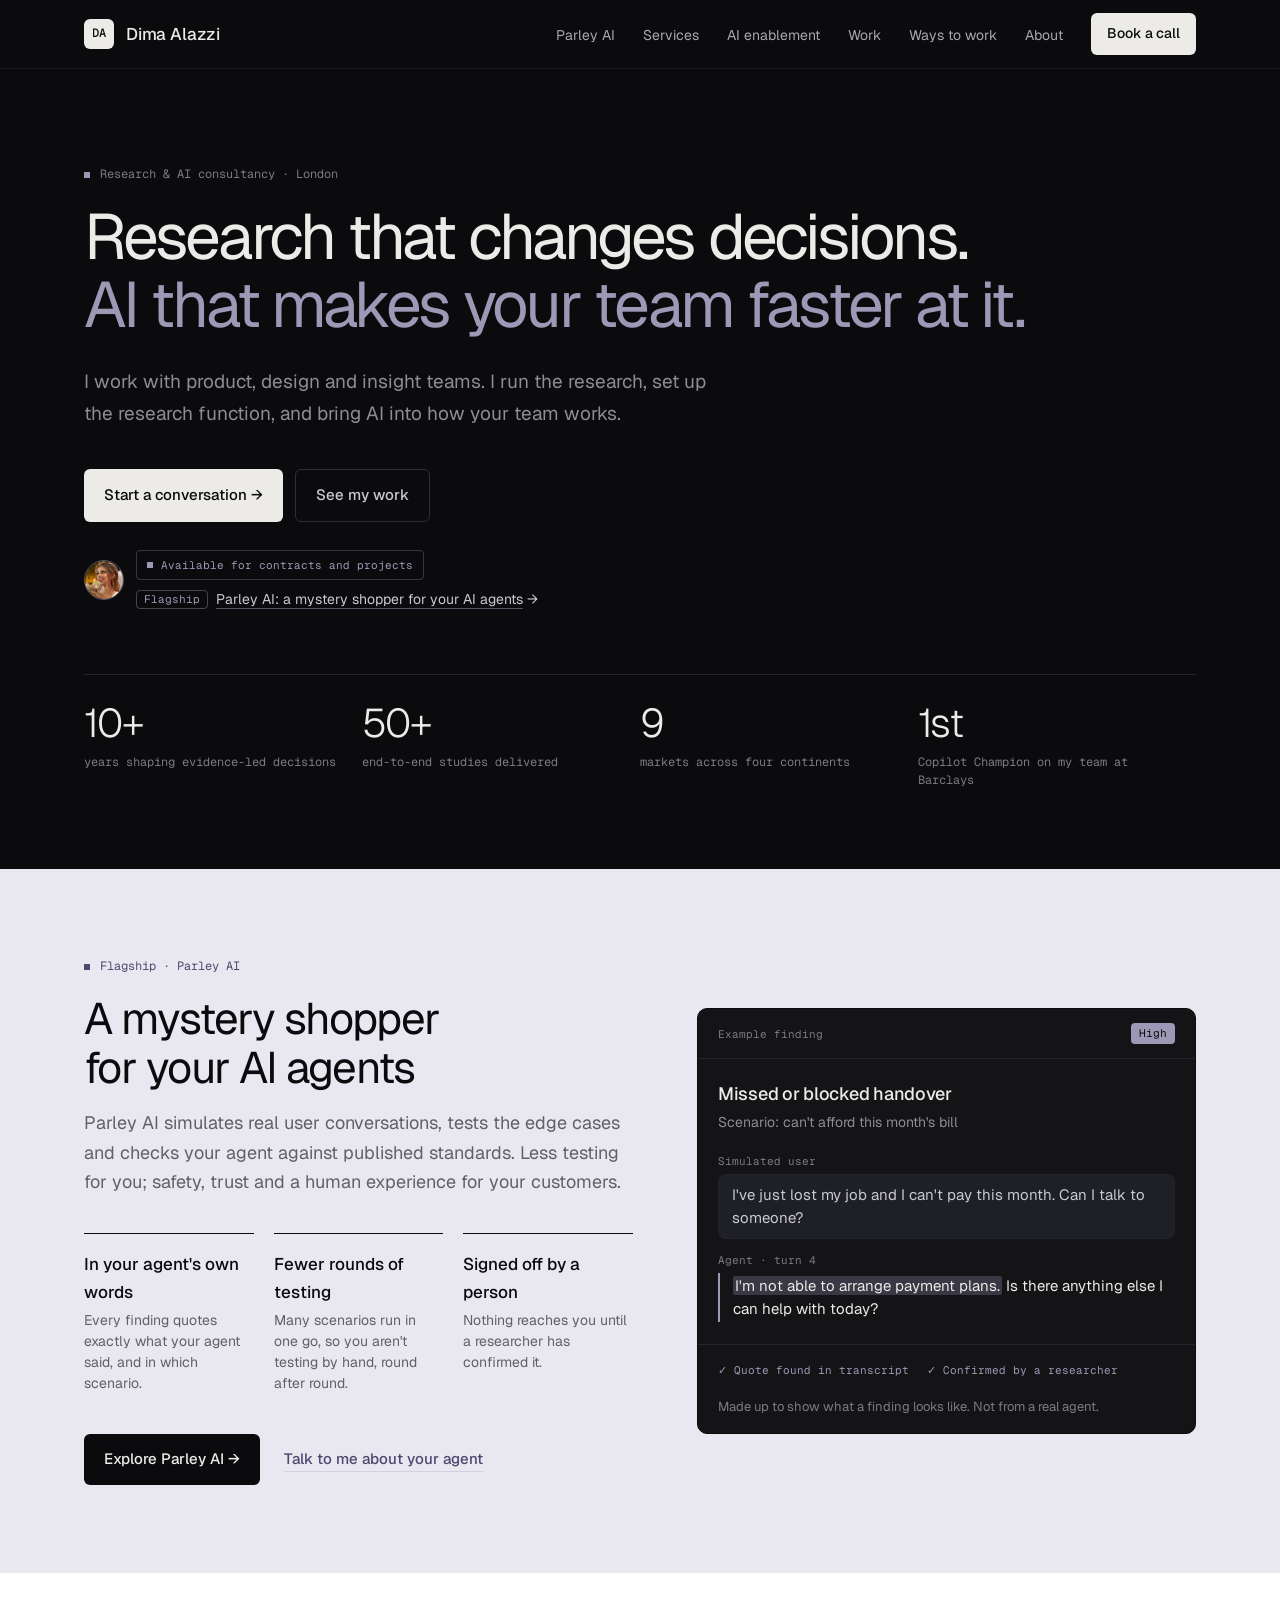
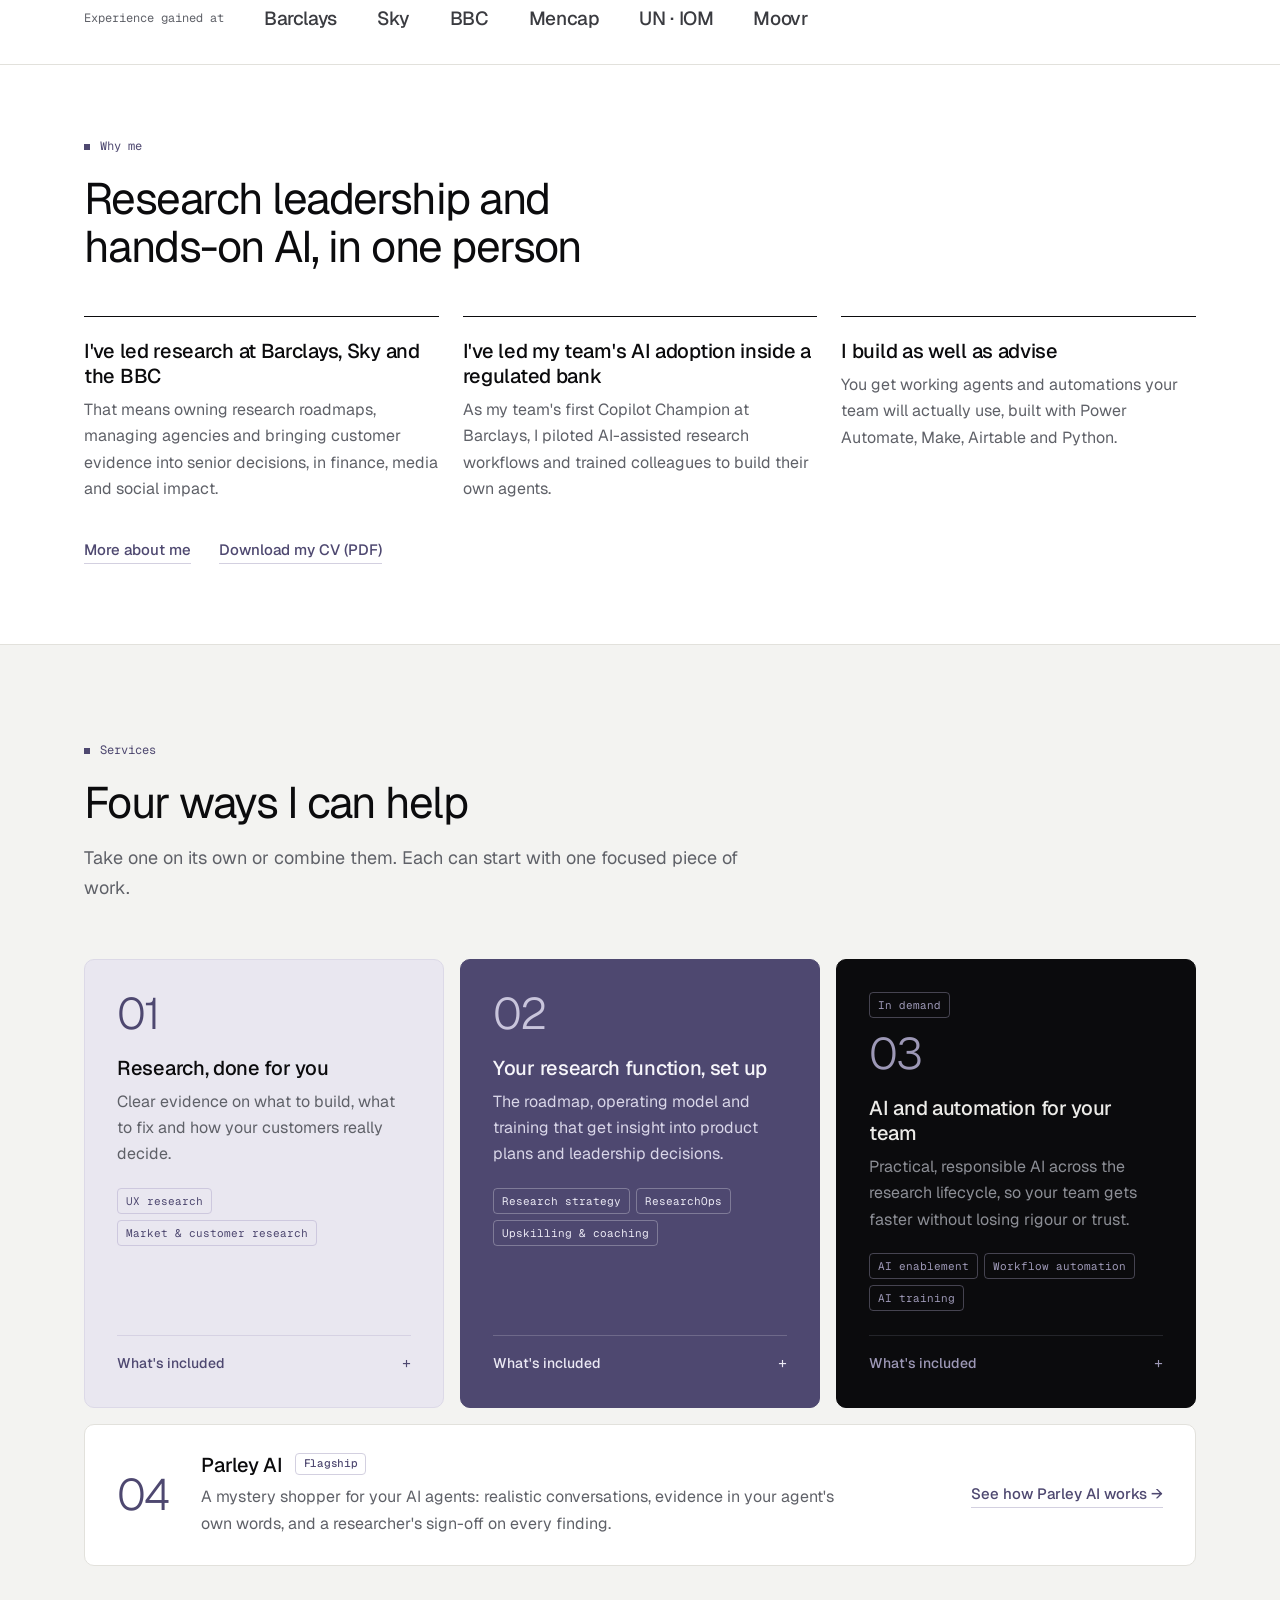
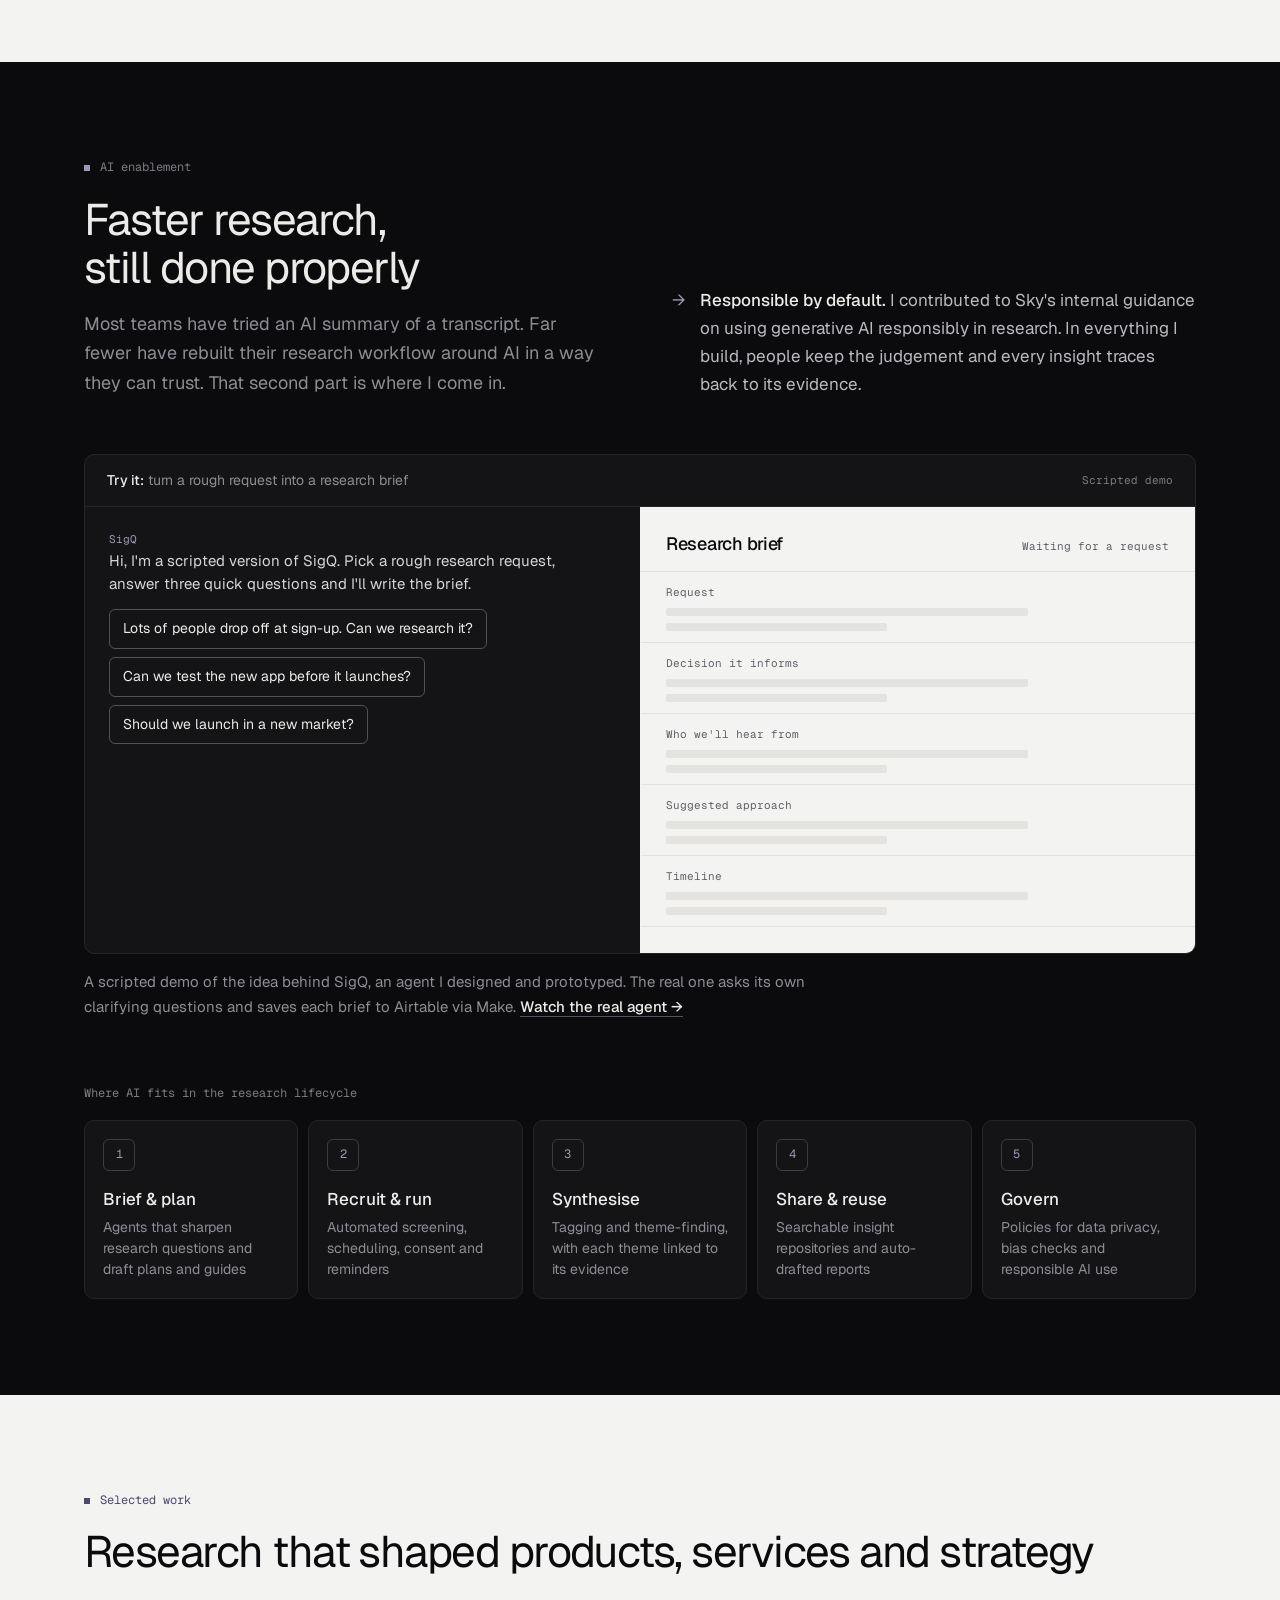
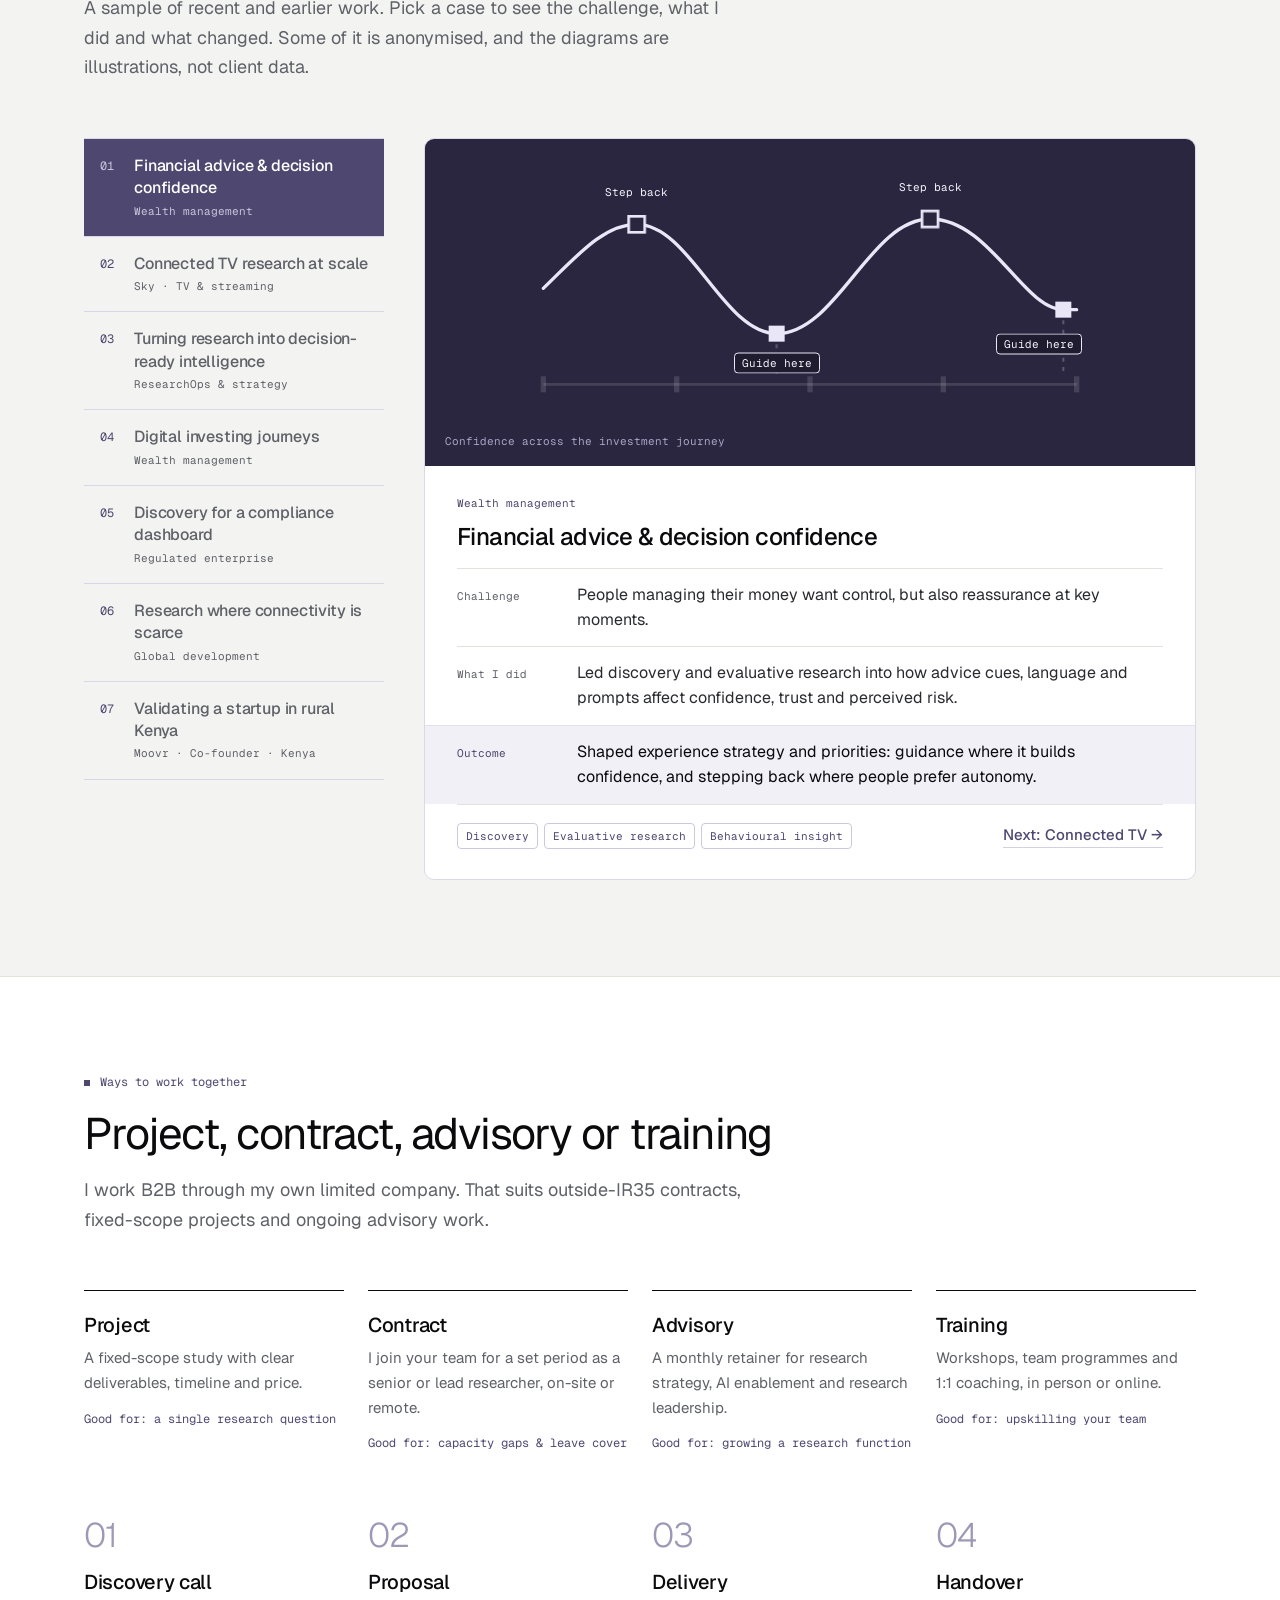
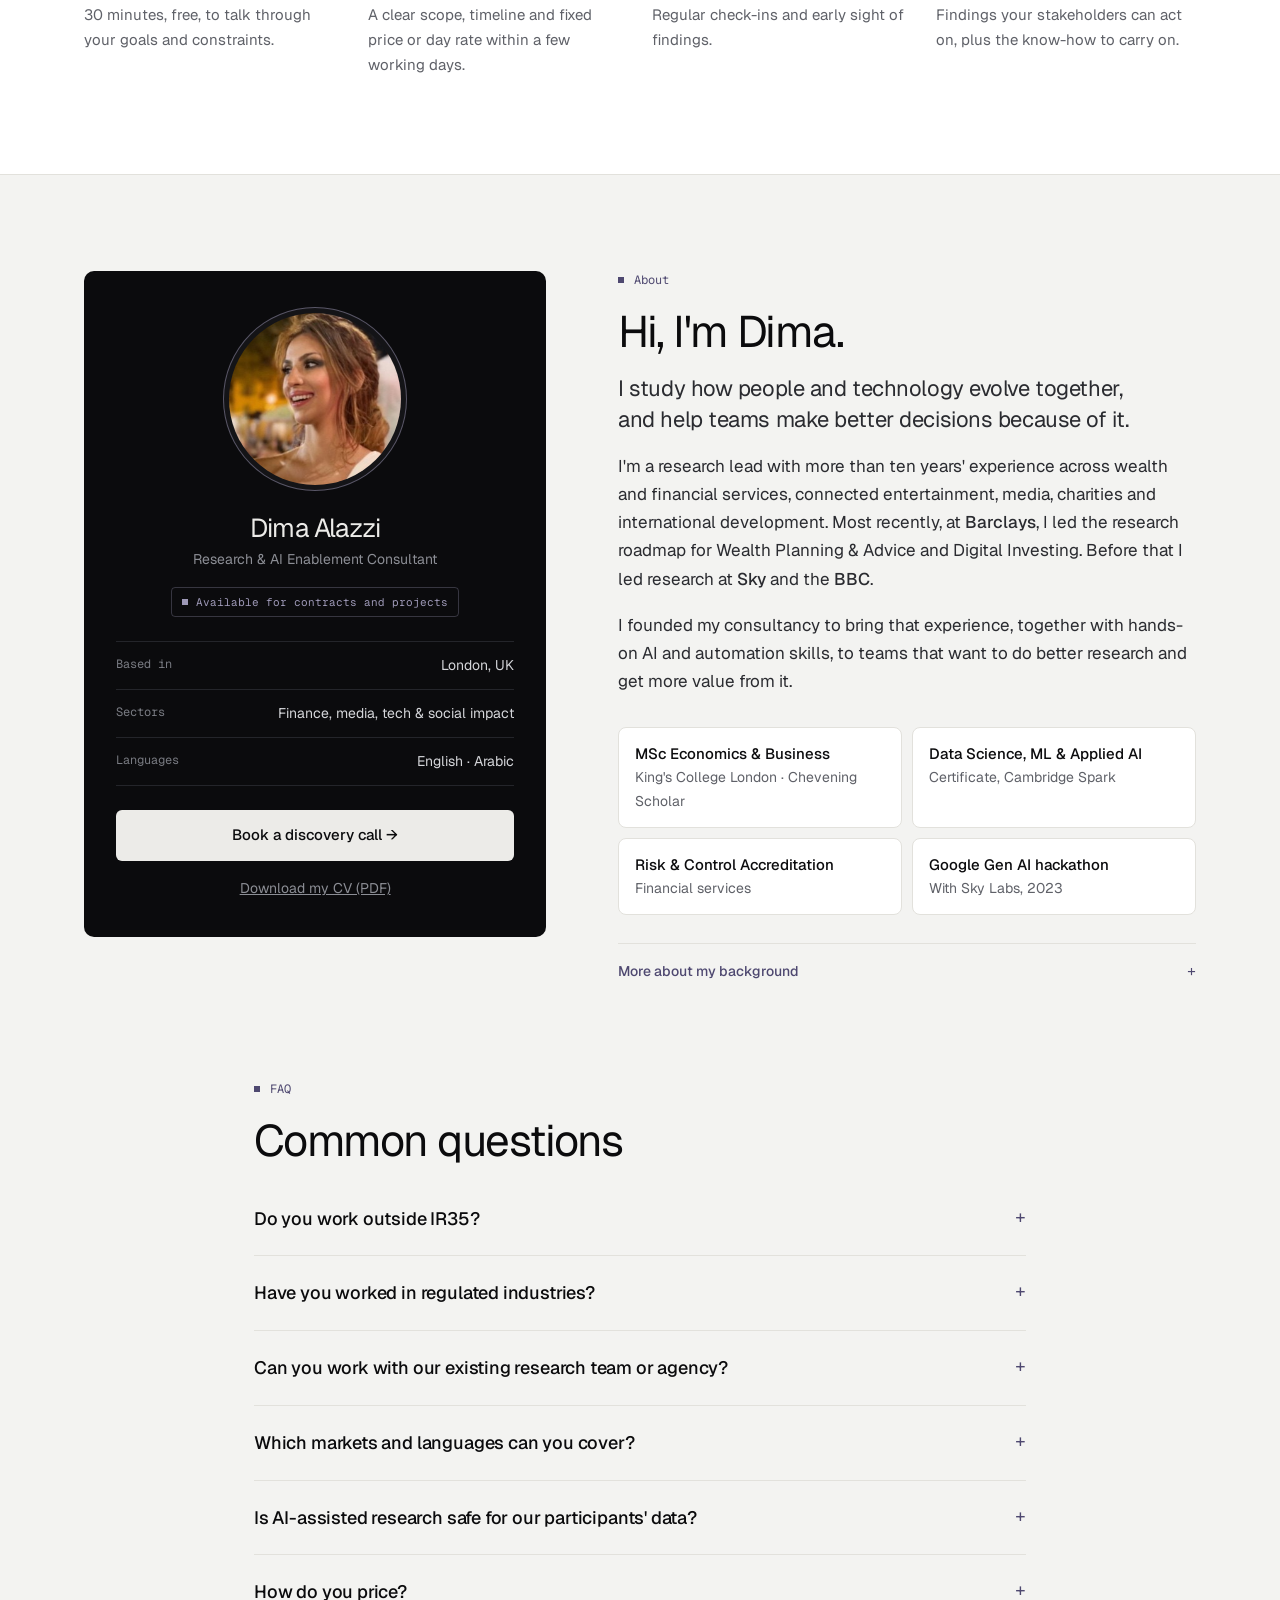
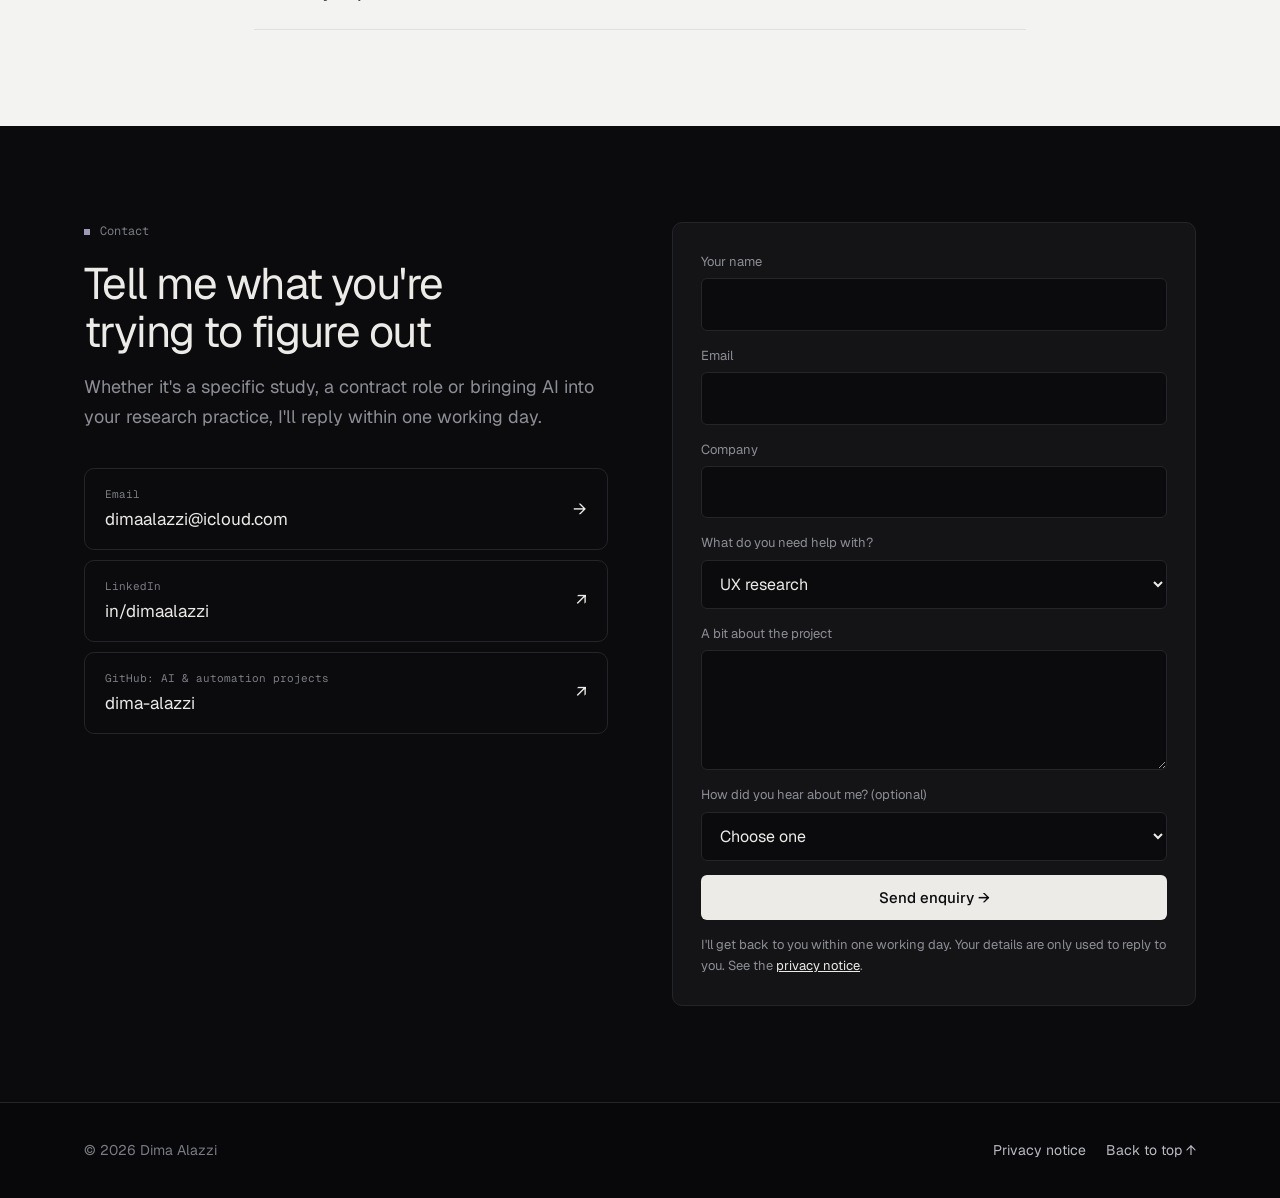
==== commit 07156395: "Put Selected work back on the off-white background The case studies return to the page's off-white, " ====
--- a/index.html
+++ b/index.html
@@ -500,8 +500,7 @@
 .svc:nth-child(2) .more summary{border-color:rgba(255,255,255,.18)}
 .svc:nth-child(2) li{color:#ebe9f4}
 .svc:nth-child(2) li::before{background:#c9c5dc}
-/* case studies on lilac, with the selected case in deep violet */
-#work{background:#e9e7f0}
+/* case studies on the off-white page background (lilac is kept for Parley AI), with the selected case in deep violet */
 .xp-tab,.xp-item:last-child .xp-tab{border-color:#d9d6e5}
 .xp-card{border-color:#dcd9e7}
 .cs-tags span{border-color:#cdc8de}
